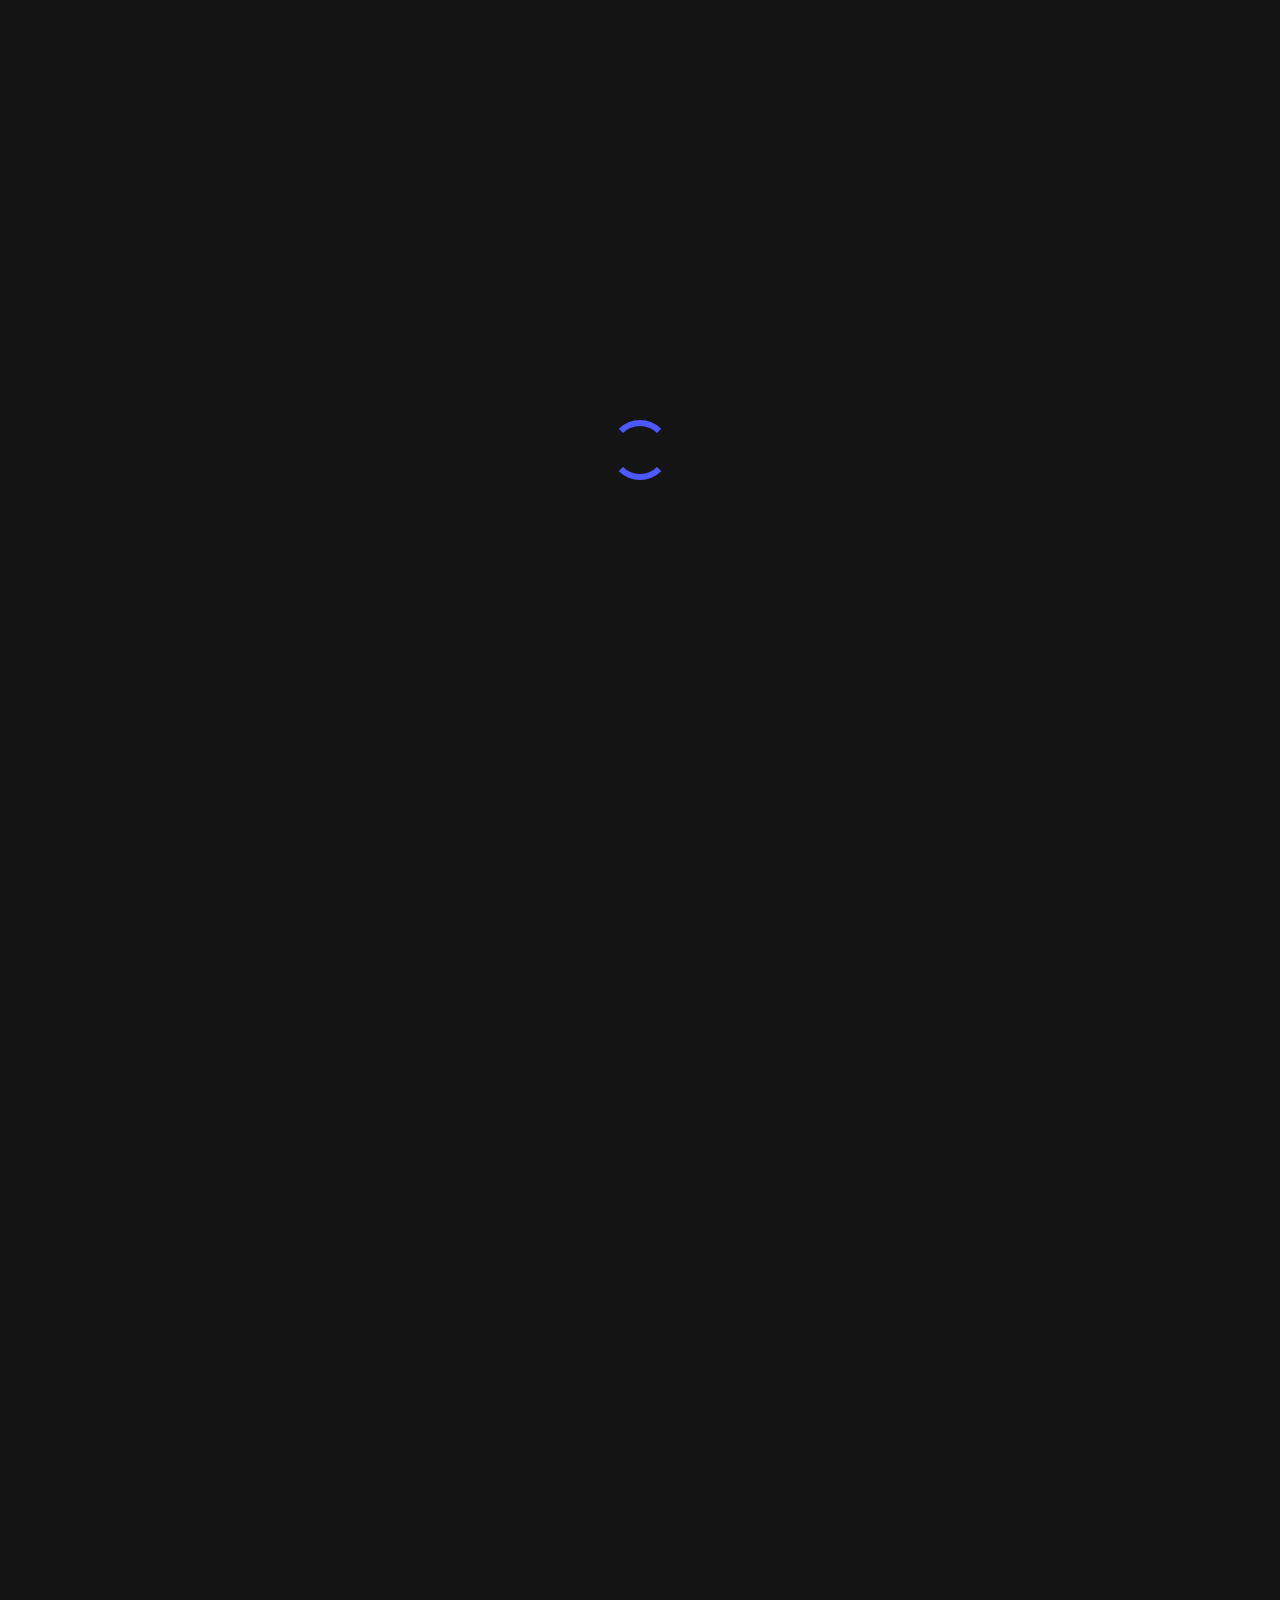
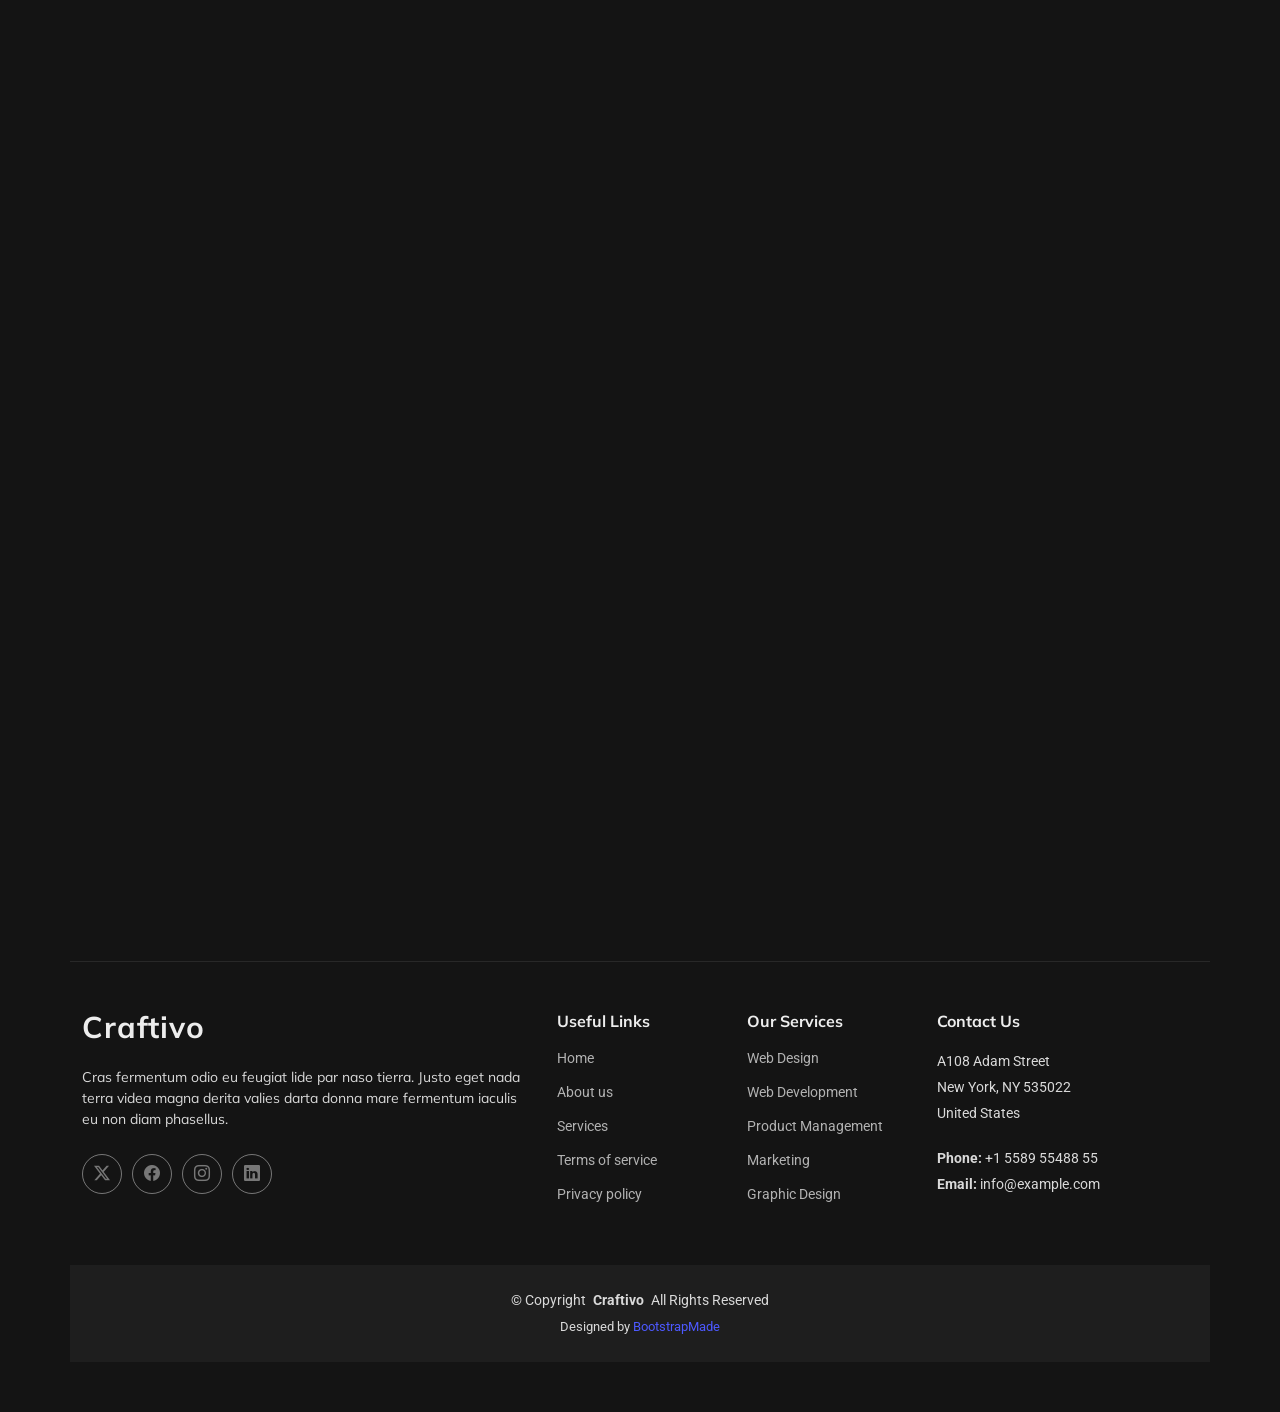
==== portfolio-details.html @ 18658328 "initial comment" ====
<!DOCTYPE html>
<html lang="en">

<head>
  <meta charset="utf-8">
  <meta content="width=device-width, initial-scale=1.0" name="viewport">
  <title>Portfolio Details - Craftivo Bootstrap Template</title>
  <meta name="description" content="">
  <meta name="keywords" content="">

  <!-- Favicons -->
  <link href="assets/img/favicon.png" rel="icon">
  <link href="assets/img/apple-touch-icon.png" rel="apple-touch-icon">

  <!-- Fonts -->
  <link href="https://fonts.googleapis.com" rel="preconnect">
  <link href="https://fonts.gstatic.com" rel="preconnect" crossorigin>
  <link href="https://fonts.googleapis.com/css2?family=Roboto:ital,wght@0,100;0,300;0,400;0,500;0,700;0,900;1,100;1,300;1,400;1,500;1,700;1,900&family=Raleway:ital,wght@0,100;0,200;0,300;0,400;0,500;0,600;0,700;0,800;0,900;1,100;1,200;1,300;1,400;1,500;1,600;1,700;1,800;1,900&family=Mulish:ital,wght@0,200;0,300;0,400;0,500;0,600;0,700;0,800;0,900;1,200;1,300;1,400;1,500;1,600;1,700;1,800;1,900&display=swap" rel="stylesheet">

  <!-- Vendor CSS Files -->
  <link href="assets/vendor/bootstrap/css/bootstrap.min.css" rel="stylesheet">
  <link href="assets/vendor/bootstrap-icons/bootstrap-icons.css" rel="stylesheet">
  <link href="assets/vendor/aos/aos.css" rel="stylesheet">
  <link href="assets/vendor/glightbox/css/glightbox.min.css" rel="stylesheet">
  <link href="assets/vendor/swiper/swiper-bundle.min.css" rel="stylesheet">

  <!-- Main CSS File -->
  <link href="assets/css/main.css" rel="stylesheet">

  <!-- =======================================================
  * Template Name: Craftivo
  * Template URL: https://bootstrapmade.com/craftivo-bootstrap-portfolio-template/
  * Updated: Oct 04 2025 with Bootstrap v5.3.8
  * Author: BootstrapMade.com
  * License: https://bootstrapmade.com/license/
  ======================================================== -->
</head>

<body class="portfolio-details-page">

  <header id="header" class="header d-flex align-items-center sticky-top">
    <div class="container-fluid container-xl position-relative d-flex align-items-center">

      <a href="index.html" class="logo d-flex align-items-center me-auto">
        <!-- Uncomment the line below if you also wish to use an image logo -->
        <!-- <img src="assets/img/logo.webp" alt=""> -->
        <h1 class="sitename">Craftivo</h1>
      </a>

      <nav id="navmenu" class="navmenu">
        <ul>
          <li><a href="#hero">Home</a></li>
          <li><a href="#about">About</a></li>
          <li><a href="#resume">Resume</a></li>
          <li><a href="#services">Services</a></li>
          <li><a href="#portfolio">Portfolio</a></li>
          <li class="dropdown"><a href="#"><span>Dropdown</span> <i class="bi bi-chevron-down toggle-dropdown"></i></a>
            <ul>
              <li><a href="#">Dropdown 1</a></li>
              <li class="dropdown"><a href="#"><span>Deep Dropdown</span> <i class="bi bi-chevron-down toggle-dropdown"></i></a>
                <ul>
                  <li><a href="#">Deep Dropdown 1</a></li>
                  <li><a href="#">Deep Dropdown 2</a></li>
                  <li><a href="#">Deep Dropdown 3</a></li>
                  <li><a href="#">Deep Dropdown 4</a></li>
                  <li><a href="#">Deep Dropdown 5</a></li>
                </ul>
              </li>
              <li><a href="#">Dropdown 2</a></li>
              <li><a href="#">Dropdown 3</a></li>
              <li><a href="#">Dropdown 4</a></li>
            </ul>
          </li>
          <li><a href="#contact">Contact</a></li>
        </ul>
        <i class="mobile-nav-toggle d-xl-none bi bi-list"></i>
      </nav>

      <a class="btn-getstarted" href="#about">Get Started</a>

    </div>
  </header>

  <main class="main">

    <!-- Page Title -->
    <div class="page-title light-background">
      <div class="container">
        <nav class="breadcrumbs">
          <ol>
            <li><a href="index.html">Home</a></li>
            <li class="current">Portfolio Details</li>
          </ol>
        </nav>
        <h1>Portfolio Details</h1>
      </div>
    </div><!-- End Page Title -->

    <!-- Portfolio Details Section -->
    <section id="portfolio-details" class="portfolio-details section">

      <!-- Section Title -->
      <div class="container section-title" data-aos="fade-up">
        <span class="subtitle">Portfolio Details</span>
        <h2>Portfolio Details</h2>
        <p>Necessitatibus eius consequatur ex aliquid fuga eum quidem sint consectetur velit. Sed ut perspiciatis unde omnis iste natus error sit voluptatem accusantium doloremque laudantium totam rem aperiam</p>
      </div><!-- End Section Title -->

      <div class="container" data-aos="fade-up" data-aos-delay="100">

        <div class="row gy-5">

          <div class="col-lg-8">

            <div class="portfolio-details-slider swiper init-swiper">
              <script type="application/json" class="swiper-config">
                {
                  "loop": true,
                  "speed": 600,
                  "autoplay": {
                    "delay": 4000
                  },
                  "slidesPerView": 1,
                  "spaceBetween": 0,
                  "effect": "fade",
                  "pagination": {
                    "el": ".swiper-pagination",
                    "type": "bullets",
                    "clickable": true
                  }
                }
              </script>
              <div class="swiper-wrapper">

                <div class="swiper-slide">
                  <img src="assets/img/portfolio/portfolio-3.webp" alt="Portfolio Image" class="img-fluid">
                </div>

                <div class="swiper-slide">
                  <img src="assets/img/portfolio/portfolio-6.webp" alt="Portfolio Image" class="img-fluid">
                </div>

                <div class="swiper-slide">
                  <img src="assets/img/portfolio/portfolio-9.webp" alt="Portfolio Image" class="img-fluid">
                </div>

                <div class="swiper-slide">
                  <img src="assets/img/portfolio/portfolio-11.webp" alt="Portfolio Image" class="img-fluid">
                </div>

              </div>
              <div class="swiper-pagination"></div>
            </div>

            <div class="portfolio-content" data-aos="fade-up" data-aos-delay="200">
              <h2>Innovative Digital Platform</h2>

              <div class="meta-info">
                <span class="date"><i class="bi bi-calendar"></i> March 15, 2024</span>
                <span class="category"><i class="bi bi-tag"></i> Web Development</span>
                <span class="client"><i class="bi bi-building"></i> TechCorp Solutions</span>
              </div>

              <p>
                Lorem ipsum dolor sit amet, consectetur adipiscing elit, sed do eiusmod tempor incididunt ut labore et dolore magna aliqua. Ut enim ad minim veniam, quis nostrud exercitation ullamco laboris nisi ut aliquip ex ea commodo consequat.
              </p>

              <h3>Project Overview</h3>
              <p>
                Duis aute irure dolor in reprehenderit in voluptate velit esse cillum dolore eu fugiat nulla pariatur. Excepteur sint occaecat cupidatat non proident, sunt in culpa qui officia deserunt mollit anim id est laborum. Sed ut perspiciatis unde omnis iste natus error sit voluptatem accusantium doloremque laudantium.
              </p>

              <div class="highlights-box">
                <h4>Key Highlights</h4>
                <ul>
                  <li><i class="bi bi-check-circle"></i> Responsive design across all devices</li>
                  <li><i class="bi bi-check-circle"></i> Advanced user authentication system</li>
                  <li><i class="bi bi-check-circle"></i> Real-time data synchronization</li>
                  <li><i class="bi bi-check-circle"></i> Optimized performance and loading speed</li>
                  <li><i class="bi bi-check-circle"></i> Comprehensive admin dashboard</li>
                </ul>
              </div>

              <h3>Technical Implementation</h3>
              <p>
                Totam rem aperiam, eaque ipsa quae ab illo inventore veritatis et quasi architecto beatae vitae dicta sunt explicabo. Nemo enim ipsam voluptatem quia voluptas sit aspernatur aut odit aut fugit, sed quia consequuntur magni dolores eos qui ratione voluptatem sequi nesciunt.
              </p>

              <blockquote>
                <i class="bi bi-quote quote-icon"></i>
                <p>
                  Neque porro quisquam est, qui dolorem ipsum quia dolor sit amet, consectetur, adipisci velit, sed quia non numquam eius modi tempora incidunt ut labore et dolore magnam aliquam quaerat voluptatem.
                </p>
                <div class="author">
                  <img src="assets/img/person/person-m-7.webp" alt="Author">
                  <div class="author-info">
                    <h5>Michael Anderson</h5>
                    <span>Project Lead</span>
                  </div>
                </div>
              </blockquote>

              <p>
                At vero eos et accusamus et iusto odio dignissimos ducimus qui blanditiis praesentium voluptatum deleniti atque corrupti quos dolores et quas molestias excepturi sint occaecati cupiditate non provident, similique sunt in culpa qui officia deserunt mollitia animi.
              </p>

            </div>

          </div>

          <div class="col-lg-4">

            <div class="sidebar" data-aos="fade-up" data-aos-delay="200">

              <div class="info-card">
                <h3>Project Details</h3>
                <div class="info-item">
                  <span class="label">Client</span>
                  <span class="value">TechCorp Solutions</span>
                </div>
                <div class="info-item">
                  <span class="label">Category</span>
                  <span class="value">Web Development</span>
                </div>
                <div class="info-item">
                  <span class="label">Date</span>
                  <span class="value">March 15, 2024</span>
                </div>
                <div class="info-item">
                  <span class="label">Duration</span>
                  <span class="value">8 Weeks</span>
                </div>
                <div class="info-item">
                  <span class="label">Technologies</span>
                  <span class="value">React, Node.js, MongoDB</span>
                </div>
                <a href="https://www.example.com" class="btn-primary" target="_blank">
                  <i class="bi bi-box-arrow-up-right"></i> View Live Project
                </a>
              </div>

              <div class="share-card" data-aos="fade-up" data-aos-delay="300">
                <h3>Share This Project</h3>
                <div class="social-links">
                  <a href="#" class="facebook"><i class="bi bi-facebook"></i></a>
                  <a href="#" class="twitter"><i class="bi bi-twitter"></i></a>
                  <a href="#" class="linkedin"><i class="bi bi-linkedin"></i></a>
                  <a href="#" class="pinterest"><i class="bi bi-pinterest"></i></a>
                </div>
              </div>

              <div class="tags-card" data-aos="fade-up" data-aos-delay="400">
                <h3>Tags</h3>
                <div class="tags">
                  <a href="#">Design</a>
                  <a href="#">Development</a>
                  <a href="#">React</a>
                  <a href="#">UX/UI</a>
                  <a href="#">Frontend</a>
                  <a href="#">Backend</a>
                </div>
              </div>

            </div>

          </div>

        </div>

      </div>

    </section><!-- /Portfolio Details Section -->

  </main>

  <footer id="footer" class="footer">

    <div class="container footer-top">
      <div class="row gy-4">
        <div class="col-lg-5 col-md-12 footer-about">
          <a href="index.html" class="logo d-flex align-items-center">
            <span class="sitename">Craftivo</span>
          </a>
          <p>Cras fermentum odio eu feugiat lide par naso tierra. Justo eget nada terra videa magna derita valies darta donna mare fermentum iaculis eu non diam phasellus.</p>
          <div class="social-links d-flex mt-4">
            <a href=""><i class="bi bi-twitter-x"></i></a>
            <a href=""><i class="bi bi-facebook"></i></a>
            <a href=""><i class="bi bi-instagram"></i></a>
            <a href=""><i class="bi bi-linkedin"></i></a>
          </div>
        </div>

        <div class="col-lg-2 col-6 footer-links">
          <h4>Useful Links</h4>
          <ul>
            <li><a href="#">Home</a></li>
            <li><a href="#">About us</a></li>
            <li><a href="#">Services</a></li>
            <li><a href="#">Terms of service</a></li>
            <li><a href="#">Privacy policy</a></li>
          </ul>
        </div>

        <div class="col-lg-2 col-6 footer-links">
          <h4>Our Services</h4>
          <ul>
            <li><a href="#">Web Design</a></li>
            <li><a href="#">Web Development</a></li>
            <li><a href="#">Product Management</a></li>
            <li><a href="#">Marketing</a></li>
            <li><a href="#">Graphic Design</a></li>
          </ul>
        </div>

        <div class="col-lg-3 col-md-12 footer-contact text-center text-md-start">
          <h4>Contact Us</h4>
          <p>A108 Adam Street</p>
          <p>New York, NY 535022</p>
          <p>United States</p>
          <p class="mt-4"><strong>Phone:</strong> <span>+1 5589 55488 55</span></p>
          <p><strong>Email:</strong> <span>info@example.com</span></p>
        </div>

      </div>
    </div>

    <div class="container copyright text-center mt-4">
      <p>© <span>Copyright</span> <strong class="px-1 sitename">Craftivo</strong> <span>All Rights Reserved</span></p>
      <div class="credits">
        <!-- All the links in the footer should remain intact. -->
        <!-- You can delete the links only if you've purchased the pro version. -->
        <!-- Licensing information: https://bootstrapmade.com/license/ -->
        <!-- Purchase the pro version with working PHP/AJAX contact form: [buy-url] -->
        Designed by <a href="https://bootstrapmade.com/">BootstrapMade</a>
      </div>
    </div>

  </footer>

  <!-- Scroll Top -->
  <a href="#" id="scroll-top" class="scroll-top d-flex align-items-center justify-content-center"><i class="bi bi-arrow-up-short"></i></a>

  <!-- Preloader -->
  <div id="preloader"></div>

  <!-- Vendor JS Files -->
  <script src="assets/vendor/bootstrap/js/bootstrap.bundle.min.js"></script>
  <script src="assets/vendor/php-email-form/validate.js"></script>
  <script src="assets/vendor/aos/aos.js"></script>
  <script src="assets/vendor/typed.js/typed.umd.js"></script>
  <script src="assets/vendor/waypoints/noframework.waypoints.js"></script>
  <script src="assets/vendor/glightbox/js/glightbox.min.js"></script>
  <script src="assets/vendor/imagesloaded/imagesloaded.pkgd.min.js"></script>
  <script src="assets/vendor/isotope-layout/isotope.pkgd.min.js"></script>
  <script src="assets/vendor/swiper/swiper-bundle.min.js"></script>

  <!-- Main JS File -->
  <script src="assets/js/main.js"></script>

</body>

</html>
---- assets/css/main.css ----
/**
* Template Name: Craftivo
* Template URL: https://bootstrapmade.com/craftivo-bootstrap-portfolio-template/
* Updated: Oct 04 2025 with Bootstrap v5.3.8
* Author: BootstrapMade.com
* License: https://bootstrapmade.com/license/
*/

@charset "UTF-8";

/*--------------------------------------------------------------
# Font & Color Variables
# Help: https://bootstrapmade.com/color-system/
--------------------------------------------------------------*/
/* Fonts */
:root {
  --default-font: "Roboto",  system-ui, -apple-system, "Segoe UI", Roboto, "Helvetica Neue", Arial, "Noto Sans", "Liberation Sans", sans-serif, "Apple Color Emoji", "Segoe UI Emoji", "Segoe UI Symbol", "Noto Color Emoji";
  --heading-font: "Mulish",  sans-serif;
  --nav-font: "Raleway",  sans-serif;
}

/* Global Colors - The following color variables are used throughout the website. Updating them here will change the color scheme of the entire website */
:root { 
  --background-color: #141414; /* Background color for the entire website, including individual sections */
  --default-color: #d9d9d9; /* Default color used for the majority of the text content across the entire website */
  --heading-color: #ededed; /* Color for headings, subheadings and title throughout the website */
  --accent-color: #4d59ff; /* Accent color that represents your brand on the website. It's used for buttons, links, and other elements that need to stand out */
  --surface-color: #1c1c1c; /* The surface color is used as a background of boxed elements within sections, such as cards, icon boxes, or other elements that require a visual separation from the global background. */
  --contrast-color: #ffffff; /* Contrast color for text, ensuring readability against backgrounds of accent, heading, or default colors. */
}

/* Nav Menu Colors - The following color variables are used specifically for the navigation menu. They are separate from the global colors to allow for more customization options */
:root {
  --nav-color: #d9d9d9;  /* The default color of the main navmenu links */
  --nav-hover-color: #504dff; /* Applied to main navmenu links when they are hovered over or active */
  --nav-mobile-background-color: #2e2e2e; /* Used as the background color for mobile navigation menu */
  --nav-dropdown-background-color: #2e2e2e; /* Used as the background color for dropdown items that appear when hovering over primary navigation items */
  --nav-dropdown-color: #d9d9d9; /* Used for navigation links of the dropdown items in the navigation menu. */
  --nav-dropdown-hover-color: #4dbeff; /* Similar to --nav-hover-color, this color is applied to dropdown navigation links when they are hovered over. */
}

/* Color Presets - These classes override global colors when applied to any section or element, providing reuse of the sam color scheme. */

.light-background {
  --background-color: rgba(41, 41, 41, 0.8);
  --surface-color: #484848;
}

.dark-background {
  --background-color: #060606;
  --default-color: #ffffff;
  --heading-color: #ffffff;
  --surface-color: #252525;
  --contrast-color: #ffffff;
}

/* Smooth scroll */
:root {
  scroll-behavior: smooth;
}

/*--------------------------------------------------------------
# General Styling & Shared Classes
--------------------------------------------------------------*/
body {
  color: var(--default-color);
  background-color: var(--background-color);
  font-family: var(--default-font);
}

a {
  color: var(--accent-color);
  text-decoration: none;
  transition: 0.3s;
}

a:hover {
  color: color-mix(in srgb, var(--accent-color), transparent 25%);
  text-decoration: none;
}

h1,
h2,
h3,
h4,
h5,
h6 {
  color: var(--heading-color);
  font-family: var(--heading-font);
}

/* PHP Email Form Messages
------------------------------*/
.php-email-form .error-message {
  display: none;
  background: #df1529;
  color: #ffffff;
  text-align: left;
  padding: 15px;
  margin-bottom: 24px;
  font-weight: 600;
}

.php-email-form .sent-message {
  display: none;
  color: #ffffff;
  background: #059652;
  text-align: center;
  padding: 15px;
  margin-bottom: 24px;
  font-weight: 600;
}

.php-email-form .loading {
  display: none;
  background: var(--surface-color);
  text-align: center;
  padding: 15px;
  margin-bottom: 24px;
}

.php-email-form .loading:before {
  content: "";
  display: inline-block;
  border-radius: 50%;
  width: 24px;
  height: 24px;
  margin: 0 10px -6px 0;
  border: 3px solid var(--accent-color);
  border-top-color: var(--surface-color);
  animation: php-email-form-loading 1s linear infinite;
}

@keyframes php-email-form-loading {
  0% {
    transform: rotate(0deg);
  }

  100% {
    transform: rotate(360deg);
  }
}

/*--------------------------------------------------------------
# Global Header
--------------------------------------------------------------*/
.header {
  --heading-color: #ffffff;
  color: var(--default-color);
  background-color: var(--background-color);
  padding: 15px 0;
  transition: all 0.5s;
  z-index: 997;
}

.header .logo {
  line-height: 1;
}

.header .logo img {
  max-height: 36px;
  margin-right: 8px;
}

.header .logo h1 {
  font-size: 30px;
  margin: 0;
  font-weight: 400;
  color: var(--heading-color);
}

.header .btn-getstarted,
.header .btn-getstarted:focus {
  color: var(--contrast-color);
  background: var(--accent-color);
  font-size: 14px;
  padding: 8px 25px;
  margin: 0 0 0 30px;
  border-radius: 50px;
  transition: 0.3s;
}

.header .btn-getstarted:hover,
.header .btn-getstarted:focus:hover {
  color: var(--contrast-color);
  background: color-mix(in srgb, var(--accent-color), transparent 15%);
}

@media (max-width: 1200px) {
  .header .logo {
    order: 1;
  }

  .header .btn-getstarted {
    order: 2;
    margin: 0 15px 0 0;
    padding: 6px 15px;
  }

  .header .navmenu {
    order: 3;
  }
}

.scrolled .header {
  box-shadow: 0px 0 18px rgba(0, 0, 0, 0.1);
}

/* Global Header on Scroll
------------------------------*/
.scrolled .header {
  --background-color: rgba(20, 20, 20, 0.8);
}

/* Index Page Header
------------------------------*/
.index-page .header {
  --background-color: rgba(255, 255, 255, 0);
}

/* Index Page Header on Scroll
------------------------------*/
.index-page.scrolled .header {
  --background-color: rgba(20, 20, 20, 0.8);
}

/*--------------------------------------------------------------
# Navigation Menu
--------------------------------------------------------------*/
/* Navmenu - Desktop */
@media (min-width: 1200px) {
  .navmenu {
    padding: 0;
  }

  .navmenu ul {
    margin: 0;
    padding: 0;
    display: flex;
    list-style: none;
    align-items: center;
  }

  .navmenu li {
    position: relative;
  }

  .navmenu a,
  .navmenu a:focus {
    color: var(--nav-color);
    padding: 18px 15px;
    font-size: 16px;
    font-family: var(--nav-font);
    font-weight: 600;
    display: flex;
    align-items: center;
    justify-content: space-between;
    white-space: nowrap;
    transition: 0.3s;
  }

  .navmenu a i,
  .navmenu a:focus i {
    font-size: 12px;
    line-height: 0;
    margin-left: 5px;
    transition: 0.3s;
  }

  .navmenu li:last-child a {
    padding-right: 0;
  }

  .navmenu li:hover>a,
  .navmenu .active,
  .navmenu .active:focus {
    color: var(--nav-hover-color);
  }

  .navmenu .dropdown ul {
    margin: 0;
    padding: 10px 0;
    background: var(--nav-dropdown-background-color);
    display: block;
    position: absolute;
    visibility: hidden;
    left: 14px;
    top: 130%;
    opacity: 0;
    transition: 0.3s;
    border-radius: 4px;
    z-index: 99;
    box-shadow: 0px 0px 30px rgba(0, 0, 0, 0.1);
  }

  .navmenu .dropdown ul li {
    min-width: 200px;
  }

  .navmenu .dropdown ul a {
    padding: 10px 20px;
    font-size: 15px;
    text-transform: none;
    color: var(--nav-dropdown-color);
  }

  .navmenu .dropdown ul a i {
    font-size: 12px;
  }

  .navmenu .dropdown ul a:hover,
  .navmenu .dropdown ul .active:hover,
  .navmenu .dropdown ul li:hover>a {
    color: var(--nav-dropdown-hover-color);
  }

  .navmenu .dropdown:hover>ul {
    opacity: 1;
    top: 100%;
    visibility: visible;
  }

  .navmenu .dropdown .dropdown ul {
    top: 0;
    left: -90%;
    visibility: hidden;
  }

  .navmenu .dropdown .dropdown:hover>ul {
    opacity: 1;
    top: 0;
    left: -100%;
    visibility: visible;
  }
}

/* Navmenu - Mobile */
@media (max-width: 1199px) {
  .mobile-nav-toggle {
    color: var(--nav-color);
    font-size: 28px;
    line-height: 0;
    margin-right: 10px;
    cursor: pointer;
    transition: color 0.3s;
  }

  .navmenu {
    padding: 0;
    z-index: 9997;
  }

  .navmenu ul {
    display: none;
    list-style: none;
    position: absolute;
    inset: 60px 20px 20px 20px;
    padding: 10px 0;
    margin: 0;
    border-radius: 6px;
    background-color: var(--nav-mobile-background-color);
    overflow-y: auto;
    transition: 0.3s;
    z-index: 9998;
    box-shadow: 0px 0px 30px rgba(0, 0, 0, 0.1);
  }

  .navmenu a,
  .navmenu a:focus {
    color: var(--nav-dropdown-color);
    padding: 10px 20px;
    font-family: var(--nav-font);
    font-size: 17px;
    font-weight: 500;
    display: flex;
    align-items: center;
    justify-content: space-between;
    white-space: nowrap;
    transition: 0.3s;
  }

  .navmenu a i,
  .navmenu a:focus i {
    font-size: 12px;
    line-height: 0;
    margin-left: 5px;
    width: 30px;
    height: 30px;
    display: flex;
    align-items: center;
    justify-content: center;
    border-radius: 50%;
    transition: 0.3s;
    background-color: color-mix(in srgb, var(--accent-color), transparent 90%);
  }

  .navmenu a i:hover,
  .navmenu a:focus i:hover {
    background-color: var(--accent-color);
    color: var(--contrast-color);
  }

  .navmenu a:hover,
  .navmenu .active,
  .navmenu .active:focus {
    color: var(--nav-dropdown-hover-color);
  }

  .navmenu .active i,
  .navmenu .active:focus i {
    background-color: var(--accent-color);
    color: var(--contrast-color);
    transform: rotate(180deg);
  }

  .navmenu .dropdown ul {
    position: static;
    display: none;
    z-index: 99;
    padding: 10px 0;
    margin: 10px 20px;
    background-color: var(--nav-dropdown-background-color);
    border: 1px solid color-mix(in srgb, var(--default-color), transparent 90%);
    box-shadow: none;
    transition: all 0.5s ease-in-out;
  }

  .navmenu .dropdown ul ul {
    background-color: rgba(33, 37, 41, 0.1);
  }

  .navmenu .dropdown>.dropdown-active {
    display: block;
    background-color: rgba(33, 37, 41, 0.03);
  }

  .mobile-nav-active {
    overflow: hidden;
  }

  .mobile-nav-active .mobile-nav-toggle {
    color: #fff;
    position: absolute;
    font-size: 32px;
    top: 15px;
    right: 15px;
    margin-right: 0;
    z-index: 9999;
  }

  .mobile-nav-active .navmenu {
    position: fixed;
    overflow: hidden;
    inset: 0;
    background: rgba(33, 37, 41, 0.8);
    transition: 0.3s;
  }

  .mobile-nav-active .navmenu>ul {
    display: block;
  }
}

/*--------------------------------------------------------------
# Global Footer
--------------------------------------------------------------*/
.footer {
  color: var(--default-color);
  background-color: var(--background-color);
  font-size: 14px;
  padding-bottom: 50px;
  position: relative;
}

.footer .footer-top {
  padding-top: 50px;
  border-top: 1px solid color-mix(in srgb, var(--default-color), transparent 90%);
}

.footer .footer-about .logo {
  line-height: 1;
  margin-bottom: 25px;
}

.footer .footer-about .logo img {
  max-height: 40px;
  margin-right: 6px;
}

.footer .footer-about .logo span {
  color: var(--heading-color);
  font-size: 30px;
  font-weight: 700;
  letter-spacing: 1px;
  font-family: var(--heading-font);
}

.footer .footer-about p {
  font-size: 14px;
  font-family: var(--heading-font);
}

.footer .social-links a {
  display: flex;
  align-items: center;
  justify-content: center;
  width: 40px;
  height: 40px;
  border-radius: 50%;
  border: 1px solid color-mix(in srgb, var(--default-color), transparent 50%);
  font-size: 16px;
  color: color-mix(in srgb, var(--default-color), transparent 50%);
  margin-right: 10px;
  transition: 0.3s;
}

.footer .social-links a:hover {
  color: var(--accent-color);
  border-color: var(--accent-color);
}

.footer h4 {
  font-size: 16px;
  font-weight: bold;
  position: relative;
  padding-bottom: 12px;
}

.footer .footer-links {
  margin-bottom: 30px;
}

.footer .footer-links ul {
  list-style: none;
  padding: 0;
  margin: 0;
}

.footer .footer-links ul i {
  padding-right: 2px;
  font-size: 12px;
  line-height: 0;
}

.footer .footer-links ul li {
  padding: 10px 0;
  display: flex;
  align-items: center;
}

.footer .footer-links ul li:first-child {
  padding-top: 0;
}

.footer .footer-links ul a {
  color: color-mix(in srgb, var(--default-color), transparent 20%);
  display: inline-block;
  line-height: 1;
}

.footer .footer-links ul a:hover {
  color: var(--accent-color);
}

.footer .footer-contact p {
  margin-bottom: 5px;
}

.footer .copyright {
  padding-top: 25px;
  padding-bottom: 25px;
  background-color: color-mix(in srgb, var(--default-color), transparent 95%);
}

.footer .copyright p {
  margin-bottom: 0;
}

.footer .credits {
  margin-top: 6px;
  font-size: 13px;
}

/*--------------------------------------------------------------
# Preloader
--------------------------------------------------------------*/
#preloader {
  position: fixed;
  inset: 0;
  z-index: 999999;
  overflow: hidden;
  background: var(--background-color);
  transition: all 0.6s ease-out;
}

#preloader:before {
  content: "";
  position: fixed;
  top: calc(50% - 30px);
  left: calc(50% - 30px);
  border: 6px solid #ffffff;
  border-color: var(--accent-color) transparent var(--accent-color) transparent;
  border-radius: 50%;
  width: 60px;
  height: 60px;
  animation: animate-preloader 1.5s linear infinite;
}

@keyframes animate-preloader {
  0% {
    transform: rotate(0deg);
  }

  100% {
    transform: rotate(360deg);
  }
}

/*--------------------------------------------------------------
# Scroll Top Button
--------------------------------------------------------------*/
.scroll-top {
  position: fixed;
  visibility: hidden;
  opacity: 0;
  right: 15px;
  bottom: 15px;
  z-index: 99999;
  background-color: var(--accent-color);
  width: 40px;
  height: 40px;
  border-radius: 4px;
  transition: all 0.4s;
}

.scroll-top i {
  font-size: 24px;
  color: var(--contrast-color);
  line-height: 0;
}

.scroll-top:hover {
  background-color: color-mix(in srgb, var(--accent-color), transparent 20%);
  color: var(--contrast-color);
}

.scroll-top.active {
  visibility: visible;
  opacity: 1;
}

/*--------------------------------------------------------------
# Disable aos animation delay on mobile devices
--------------------------------------------------------------*/
@media screen and (max-width: 768px) {
  [data-aos-delay] {
    transition-delay: 0 !important;
  }
}

/*--------------------------------------------------------------
# Global Page Titles & Breadcrumbs
--------------------------------------------------------------*/
.page-title {
  color: var(--default-color);
  background-color: var(--background-color);
  padding: 20px 0;
  position: relative;
}

.page-title h1 {
  font-size: 28px;
  font-weight: 700;
  margin: 0;
}

.page-title .breadcrumbs ol {
  display: flex;
  flex-wrap: wrap;
  list-style: none;
  padding: 0 0 10px 0;
  margin: 0;
  font-size: 14px;
  font-weight: 400;
}

.page-title .breadcrumbs ol li+li {
  padding-left: 10px;
}

.page-title .breadcrumbs ol li+li::before {
  content: "/";
  display: inline-block;
  padding-right: 10px;
  color: color-mix(in srgb, var(--default-color), transparent 70%);
}

/*--------------------------------------------------------------
# Global Sections
--------------------------------------------------------------*/
section,
.section {
  color: var(--default-color);
  background-color: var(--background-color);
  padding: 60px 0;
  scroll-margin-top: 90px;
  overflow: clip;
}

@media (max-width: 1199px) {

  section,
  .section {
    scroll-margin-top: 66px;
  }
}

/*--------------------------------------------------------------
# Global Section Titles
--------------------------------------------------------------*/
.section-title {
  text-align: center;
  padding-bottom: 60px;
  position: relative;
}

.section-title h2 {
  font-size: 3.5rem;
  font-weight: 300;
  line-height: 1.2;
  color: var(--heading-color);
  margin-bottom: 1.5rem;
  letter-spacing: -1px;
}

@media (max-width: 768px) {
  .section-title h2 {
    font-size: 2.5rem;
  }
}

.section-title .subtitle {
  display: inline-block;
  font-size: 0.875rem;
  font-weight: 400;
  color: var(--accent-color);
  text-transform: uppercase;
  letter-spacing: 2px;
  margin-bottom: 1.5rem;
  position: relative;
}

.section-title .subtitle::after {
  content: "";
  position: absolute;
  bottom: -8px;
  left: 50%;
  transform: translateX(-50%);
  width: 40px;
  height: 1px;
  background: var(--accent-color);
}

.section-title p {
  font-size: 1.125rem;
  line-height: 1.8;
  color: color-mix(in srgb, var(--default-color), transparent 25%);
  max-width: 900px;
  margin: 0 auto;
  text-wrap: balance;
}

/*--------------------------------------------------------------
# Hero Section
--------------------------------------------------------------*/
.hero {
  padding-top: 80px;
  min-height: 100vh;
  position: relative;
  display: flex;
  align-items: center;
  justify-content: center;
  overflow: hidden;
  padding-bottom: 80px;
}

.hero img {
  position: absolute;
  inset: 0;
  display: block;
  width: 100%;
  height: 100%;
  object-fit: cover;
  z-index: 1;
}

.hero:before {
  content: "";
  background: color-mix(in srgb, var(--background-color), transparent 30%);
  position: absolute;
  inset: 0;
  z-index: 2;
  border-radius: 0;
  background-color: rgba(14, 16, 20, 0.185); /* 0.3 = 30% opacity */

}

.hero .container {
  position: relative;
  z-index: 3;
}

.hero h2 {
  margin: 0;
  font-size: 48px;
  font-weight: 700;
}

.hero p {
  margin: 10px 0 0 0;
  font-size: 24px;
  color: color-mix(in srgb, var(--default-color), transparent 20%);
}

.hero p span {
  color: var(--accent-color);
  letter-spacing: 1px;
  border-bottom: 2px solid var(--accent-color);
}

.hero .social-links {
  margin-top: 30px;
  display: flex;
  justify-content: center;
  gap: 15px;
}

.hero .social-links a {
  display: flex;
  align-items: center;
  justify-content: center;
  width: 50px;
  height: 50px;
  border-radius: 50%;
  background: color-mix(in srgb, var(--default-color), transparent 92%);
  color: var(--default-color);
  font-size: 20px;
  transition: 0.3s;
}

.hero .social-links a:hover {
  background: var(--accent-color);
  color: var(--contrast-color);
  transform: translateY(-3px);
}

@media (max-width: 768px) {
  .hero h2 {
    font-size: 32px;
  }

  .hero p {
    font-size: 20px;
  }
}

/*--------------------------------------------------------------
# About Section
--------------------------------------------------------------*/
.about {
  overflow: hidden;
  position: relative;
}

.about::before {
  content: "";
  position: absolute;
  top: -50%;
  right: -20%;
  width: 800px;
  height: 800px;
  background: radial-gradient(circle, color-mix(in srgb, var(--accent-color), transparent 85%) 0%, transparent 70%);
  border-radius: 50%;
  z-index: 0;
  pointer-events: none;
}

.about .container {
  position: relative;
  z-index: 1;
}

.about .profile-card {
  background: var(--surface-color);
  border-radius: 24px;
  padding: 40px;
  box-shadow: 0 8px 30px rgba(0, 0, 0, 0.08);
  position: sticky;
  top: 100px;
}

.about .profile-card .profile-header {
  text-align: center;
  padding-bottom: 30px;
  border-bottom: 1px solid color-mix(in srgb, var(--default-color), transparent 90%);
}

.about .profile-card .profile-header .profile-avatar {
  width: 140px;
  height: 140px;
  margin: 0 auto 24px;
  position: relative;
  border-radius: 50%;
  padding: 6px;
  background: linear-gradient(135deg, var(--accent-color), color-mix(in srgb, var(--accent-color), #ff6b9d 50%));
}

.about .profile-card .profile-header .profile-avatar img {
  width: 100%;
  height: 100%;
  object-fit: cover;
  border-radius: 50%;
  border: 4px solid var(--surface-color);
}

.about .profile-card .profile-header .profile-avatar .status-indicator {
  position: absolute;
  bottom: 8px;
  right: 8px;
  width: 24px;
  height: 24px;
  background: #10b981;
  border: 4px solid var(--surface-color);
  border-radius: 50%;
  animation: pulse 2s infinite;
}

.about .profile-card .profile-header h3 {
  font-size: 24px;
  font-weight: 700;
  margin-bottom: 8px;
  color: var(--heading-color);
}

.about .profile-card .profile-header .role {
  display: inline-block;
  font-size: 15px;
  color: var(--accent-color);
  font-weight: 500;
  margin-bottom: 16px;
}

.about .profile-card .profile-header .rating {
  display: flex;
  align-items: center;
  justify-content: center;
  gap: 4px;
  margin-top: 12px;
}

.about .profile-card .profile-header .rating i {
  color: #fbbf24;
  font-size: 16px;
}

.about .profile-card .profile-header .rating span {
  margin-left: 8px;
  font-weight: 600;
  color: var(--default-color);
  font-size: 15px;
}

.about .profile-card .profile-stats {
  display: grid;
  grid-template-columns: repeat(3, 1fr);
  gap: 10px;
  padding: 20px 0;
  border-bottom: 1px solid color-mix(in srgb, var(--default-color), transparent 90%);
}

.about .profile-card .profile-stats .stat-item {
  text-align: center;
}

.about .profile-card .profile-stats .stat-item h4 {
  font-size: 28px;
  font-weight: 700;
  color: var(--accent-color);
  margin-bottom: 6px;
}

.about .profile-card .profile-stats .stat-item p {
  font-size: 13px;
  color: color-mix(in srgb, var(--default-color), transparent 30%);
  text-transform: uppercase;
  letter-spacing: 0.5px;
  margin: 0;
}

.about .profile-card .profile-actions {
  display: flex;
  flex-direction: column;
  gap: 12px;
  padding: 30px 0;
  border-bottom: 1px solid color-mix(in srgb, var(--default-color), transparent 90%);
}

.about .profile-card .profile-actions a {
  display: flex;
  align-items: center;
  justify-content: center;
  gap: 10px;
  padding: 14px 24px;
  border-radius: 12px;
  font-weight: 600;
  font-size: 15px;
  text-decoration: none;
  transition: all 0.3s ease;
}

.about .profile-card .profile-actions a.btn-primary {
  background: var(--accent-color);
  color: var(--contrast-color);
}

.about .profile-card .profile-actions a.btn-primary:hover {
  background: color-mix(in srgb, var(--accent-color), #000 15%);
  transform: translateY(-2px);
  box-shadow: 0 6px 20px rgba(0, 0, 0, 0.15);
}

.about .profile-card .profile-actions a.btn-secondary {
  background: color-mix(in srgb, var(--accent-color), transparent 90%);
  color: var(--accent-color);
}

.about .profile-card .profile-actions a.btn-secondary:hover {
  background: color-mix(in srgb, var(--accent-color), transparent 85%);
}

.about .profile-card .profile-actions a i {
  font-size: 18px;
}

.about .profile-card .social-connect {
  display: flex;
  justify-content: center;
  gap: 12px;
  padding-top: 30px;
}

.about .profile-card .social-connect a {
  width: 44px;
  height: 44px;
  display: flex;
  align-items: center;
  justify-content: center;
  background: color-mix(in srgb, var(--default-color), transparent 94%);
  border-radius: 12px;
  color: var(--default-color);
  font-size: 18px;
  transition: all 0.3s ease;
}

.about .profile-card .social-connect a:hover {
  background: var(--accent-color);
  color: var(--contrast-color);
  transform: translateY(-3px);
}

.about .content-wrapper .bio-section {
  margin-bottom: 50px;
}

.about .content-wrapper .bio-section .section-tag {
  display: inline-block;
  padding: 6px 16px;
  background: color-mix(in srgb, var(--accent-color), transparent 90%);
  color: var(--accent-color);
  border-radius: 20px;
  font-size: 13px;
  font-weight: 600;
  text-transform: uppercase;
  letter-spacing: 0.5px;
  margin-bottom: 16px;
}

.about .content-wrapper .bio-section h2 {
  font-size: 36px;
  font-weight: 700;
  color: var(--heading-color);
  margin-bottom: 24px;
  line-height: 1.2;
}

.about .content-wrapper .bio-section p {
  font-size: 16px;
  line-height: 1.8;
  color: var(--default-color);
  margin-bottom: 16px;
}

.about .content-wrapper .bio-section p:last-child {
  margin-bottom: 0;
}

.about .content-wrapper .details-grid {
  display: grid;
  grid-template-columns: repeat(2, 1fr);
  gap: 24px;
  margin-bottom: 50px;
}

.about .content-wrapper .details-grid .detail-item {
  display: flex;
  align-items: center;
  gap: 16px;
  padding: 24px;
  background: var(--surface-color);
  border-radius: 16px;
  border: 1px solid color-mix(in srgb, var(--default-color), transparent 92%);
  transition: all 0.3s ease;
}

.about .content-wrapper .details-grid .detail-item:hover {
  border-color: var(--accent-color);
  transform: translateY(-3px);
  box-shadow: 0 8px 24px rgba(0, 0, 0, 0.08);
}

.about .content-wrapper .details-grid .detail-item i {
  font-size: 28px;
  color: var(--accent-color);
  flex-shrink: 0;
}

.about .content-wrapper .details-grid .detail-item .detail-content span {
  display: block;
  font-size: 13px;
  color: color-mix(in srgb, var(--default-color), transparent 40%);
  text-transform: uppercase;
  letter-spacing: 0.5px;
  margin-bottom: 4px;
}

.about .content-wrapper .details-grid .detail-item .detail-content strong {
  display: block;
  font-size: 16px;
  color: var(--heading-color);
  font-weight: 600;
}

.about .content-wrapper .skills-showcase .section-tag {
  display: inline-block;
  padding: 6px 16px;
  background: color-mix(in srgb, var(--accent-color), transparent 90%);
  color: var(--accent-color);
  border-radius: 20px;
  font-size: 13px;
  font-weight: 600;
  text-transform: uppercase;
  letter-spacing: 0.5px;
  margin-bottom: 16px;
}

.about .content-wrapper .skills-showcase h3 {
  font-size: 28px;
  font-weight: 700;
  color: var(--heading-color);
  margin-bottom: 32px;
}

.about .content-wrapper .skills-showcase .skills-list .skill-item {
  margin-bottom: 28px;
}

.about .content-wrapper .skills-showcase .skills-list .skill-item .skill-info {
  display: flex;
  justify-content: space-between;
  align-items: center;
  margin-bottom: 10px;
}

.about .content-wrapper .skills-showcase .skills-list .skill-item .skill-info .skill-name {
  font-size: 15px;
  font-weight: 600;
  color: var(--heading-color);
}

.about .content-wrapper .skills-showcase .skills-list .skill-item .skill-info .skill-percent {
  font-size: 15px;
  font-weight: 700;
  color: var(--accent-color);
}

.about .content-wrapper .skills-showcase .skills-list .skill-item .progress {
  height: 10px;
  border-radius: 10px;
  background: color-mix(in srgb, var(--default-color), transparent 94%);
  overflow: hidden;
}

.about .content-wrapper .skills-showcase .skills-list .skill-item .progress .progress-bar {
  width: 0;
  height: 100%;
  background: linear-gradient(90deg, var(--accent-color), color-mix(in srgb, var(--accent-color), #ff6b9d 50%));
  border-radius: 10px;
  transition: width 1.5s cubic-bezier(0.65, 0, 0.35, 1);
  position: relative;
}

.about .content-wrapper .skills-showcase .skills-list .skill-item .progress .progress-bar::after {
  content: "";
  position: absolute;
  top: 0;
  left: 0;
  right: 0;
  bottom: 0;
  background: linear-gradient(90deg, transparent, rgba(255, 255, 255, 0.4), transparent);
  animation: shimmer 2s infinite;
}

@keyframes pulse {

  0%,
  100% {
    opacity: 1;
  }

  50% {
    opacity: 0.6;
  }
}

@keyframes shimmer {
  0% {
    transform: translateX(-100%);
  }

  100% {
    transform: translateX(100%);
  }
}

@media (max-width: 992px) {
  .about .profile-card {
    position: static;
    margin-bottom: 40px;
  }

  .about .content-wrapper .bio-section h2 {
    font-size: 30px;
  }

  .about .content-wrapper .details-grid {
    grid-template-columns: 1fr;
  }

  .about .content-wrapper .skills-showcase h3 {
    font-size: 24px;
  }
}

@media (max-width: 576px) {
  .about .profile-card {
    padding: 30px 20px;
  }

  .about .profile-card .profile-header .profile-avatar {
    width: 120px;
    height: 120px;
  }

  .about .profile-card .profile-stats {
    grid-template-columns: repeat(3, 1fr);
    gap: 16px;
  }

  .about .profile-card .profile-stats .stat-item h4 {
    font-size: 24px;
  }

  .about .content-wrapper .bio-section h2 {
    font-size: 26px;
  }

  .about .content-wrapper .details-grid .detail-item {
    padding: 18px;
  }

  .about .content-wrapper .details-grid .detail-item i {
    font-size: 24px;
  }
}

/*--------------------------------------------------------------
# Resume Section
--------------------------------------------------------------*/
.resume .section-header {
  margin-bottom: 2.5rem;
}

.resume .section-header .header-content .section-badge {
  display: inline-block;
  background: linear-gradient(135deg, var(--accent-color), color-mix(in srgb, var(--accent-color), #6c5ce7 20%));
  color: var(--contrast-color);
  padding: 0.5rem 1.2rem;
  border-radius: 25px;
  font-size: 0.85rem;
  font-weight: 600;
  text-transform: uppercase;
  letter-spacing: 0.1em;
  margin-bottom: 1rem;
}

.resume .section-header .header-content h2 {
  font-size: 2.2rem;
  font-weight: 700;
  color: var(--heading-color);
  margin-bottom: 1rem;
  line-height: 1.2;
  letter-spacing: -0.02em;
}

.resume .section-header .header-content p {
  font-size: 1rem;
  line-height: 1.7;
  color: color-mix(in srgb, var(--default-color), transparent 35%);
  margin: 0;
}

.resume .experience-section .experience-cards {
  display: flex;
  flex-direction: column;
  gap: 1.5rem;
}

.resume .experience-section .experience-cards .exp-card {
  background: var(--surface-color);
  border-radius: 16px;
  padding: 2rem;
  border: 2px solid color-mix(in srgb, var(--default-color), transparent 95%);
  transition: all 0.3s ease;
  position: relative;
  overflow: hidden;
}

.resume .experience-section .experience-cards .exp-card::before {
  content: "";
  position: absolute;
  top: 0;
  left: 0;
  right: 0;
  height: 4px;
  background: linear-gradient(90deg, transparent, var(--accent-color), transparent);
  transform: translateX(-100%);
  transition: transform 0.3s ease;
}

.resume .experience-section .experience-cards .exp-card:hover {
  transform: translateY(-5px);
  border-color: color-mix(in srgb, var(--accent-color), transparent 80%);
  box-shadow: 0 15px 45px color-mix(in srgb, var(--default-color), transparent 85%);
}

.resume .experience-section .experience-cards .exp-card:hover::before {
  transform: translateX(0);
}

.resume .experience-section .experience-cards .exp-card.featured {
  border-color: color-mix(in srgb, var(--accent-color), transparent 70%);
  background: linear-gradient(135deg, var(--surface-color), color-mix(in srgb, var(--accent-color), transparent 95%));
}

.resume .experience-section .experience-cards .exp-card.featured::before {
  background: linear-gradient(90deg, var(--accent-color), color-mix(in srgb, var(--accent-color), #6c5ce7 20%), var(--accent-color));
}

.resume .experience-section .experience-cards .exp-card .card-header {
  display: flex;
  justify-content: space-between;
  align-items: center;
  margin-bottom: 1.5rem;
}

.resume .experience-section .experience-cards .exp-card .card-header .company-logo {
  width: 50px;
  height: 50px;
  background: linear-gradient(135deg, var(--accent-color), color-mix(in srgb, var(--accent-color), #6c5ce7 20%));
  border-radius: 12px;
  display: flex;
  align-items: center;
  justify-content: center;
}

.resume .experience-section .experience-cards .exp-card .card-header .company-logo i {
  font-size: 1.3rem;
  color: var(--contrast-color);
}

.resume .experience-section .experience-cards .exp-card .card-header .period-badge {
  background: color-mix(in srgb, var(--accent-color), transparent 85%);
  color: var(--accent-color);
  padding: 0.4rem 1rem;
  border-radius: 20px;
  font-size: 0.8rem;
  font-weight: 600;
  text-transform: uppercase;
  letter-spacing: 0.05em;
}

.resume .experience-section .experience-cards .exp-card .card-body h3 {
  font-size: 1.4rem;
  font-weight: 600;
  color: var(--heading-color);
  margin-bottom: 0.5rem;
  letter-spacing: -0.01em;
}

.resume .experience-section .experience-cards .exp-card .card-body .company-name {
  font-size: 1rem;
  color: color-mix(in srgb, var(--default-color), transparent 25%);
  font-weight: 500;
  margin-bottom: 0.3rem;
}

.resume .experience-section .experience-cards .exp-card .card-body .duration {
  display: inline-block;
  font-size: 0.9rem;
  color: var(--accent-color);
  font-weight: 600;
  background: color-mix(in srgb, var(--accent-color), transparent 90%);
  padding: 0.2rem 0.8rem;
  border-radius: 12px;
  margin-bottom: 1rem;
}

.resume .experience-section .experience-cards .exp-card .card-body .description {
  font-size: 0.95rem;
  line-height: 1.6;
  color: color-mix(in srgb, var(--default-color), transparent 35%);
  margin-bottom: 1.5rem;
}

.resume .experience-section .experience-cards .exp-card .card-body .skills-tags {
  display: flex;
  flex-wrap: wrap;
  gap: 0.5rem;
}

.resume .experience-section .experience-cards .exp-card .card-body .skills-tags .skill-tag {
  background: color-mix(in srgb, var(--accent-color), transparent 92%);
  color: var(--accent-color);
  padding: 0.3rem 0.8rem;
  border-radius: 15px;
  font-size: 0.8rem;
  font-weight: 500;
  border: 1px solid color-mix(in srgb, var(--accent-color), transparent 85%);
}

.resume .education-section .education-timeline .timeline-track {
  position: relative;
  padding-left: 2.5rem;
}

.resume .education-section .education-timeline .timeline-track::before {
  content: "";
  position: absolute;
  left: 10px;
  top: 0;
  bottom: 0;
  width: 2px;
  background: linear-gradient(180deg, var(--accent-color), color-mix(in srgb, var(--accent-color), transparent 50%));
}

.resume .education-section .education-timeline .timeline-track .timeline-item {
  position: relative;
  margin-bottom: 3rem;
}

.resume .education-section .education-timeline .timeline-track .timeline-item:last-child {
  margin-bottom: 0;
}

.resume .education-section .education-timeline .timeline-track .timeline-item .timeline-marker {
  position: absolute;
  left: -3.5rem;
  top: 0;
  width: 50px;
  height: 50px;
  background: linear-gradient(135deg, var(--accent-color), color-mix(in srgb, var(--accent-color), #6c5ce7 20%));
  border-radius: 50%;
  display: flex;
  align-items: center;
  justify-content: center;
  border: 4px solid var(--background-color);
  box-shadow: 0 0 0 3px color-mix(in srgb, var(--accent-color), transparent 80%);
}

.resume .education-section .education-timeline .timeline-track .timeline-item .timeline-marker i {
  font-size: 1.2rem;
  color: var(--contrast-color);
}

.resume .education-section .education-timeline .timeline-track .timeline-item .timeline-content {
  background: var(--surface-color);
  padding: 1.8rem;
  border-radius: 12px;
  border: 1px solid color-mix(in srgb, var(--default-color), transparent 95%);
  transition: all 0.3s ease;
}

.resume .education-section .education-timeline .timeline-track .timeline-item .timeline-content:hover {
  transform: translateX(5px);
  border-color: color-mix(in srgb, var(--accent-color), transparent 80%);
  box-shadow: 0 10px 30px color-mix(in srgb, var(--default-color), transparent 90%);
}

.resume .education-section .education-timeline .timeline-track .timeline-item .timeline-content .education-meta {
  display: flex;
  justify-content: space-between;
  align-items: center;
  margin-bottom: 1rem;
}

.resume .education-section .education-timeline .timeline-track .timeline-item .timeline-content .education-meta .year-range {
  font-size: 0.9rem;
  color: var(--accent-color);
  font-weight: 600;
  background: color-mix(in srgb, var(--accent-color), transparent 90%);
  padding: 0.3rem 0.8rem;
  border-radius: 15px;
}

.resume .education-section .education-timeline .timeline-track .timeline-item .timeline-content .education-meta .degree-level {
  font-size: 0.8rem;
  color: color-mix(in srgb, var(--default-color), transparent 40%);
  text-transform: uppercase;
  font-weight: 600;
  letter-spacing: 0.1em;
}

.resume .education-section .education-timeline .timeline-track .timeline-item .timeline-content h4 {
  font-size: 1.3rem;
  font-weight: 600;
  color: var(--heading-color);
  margin-bottom: 0.5rem;
  letter-spacing: -0.01em;
}

.resume .education-section .education-timeline .timeline-track .timeline-item .timeline-content .institution {
  font-size: 1rem;
  color: color-mix(in srgb, var(--default-color), transparent 25%);
  font-weight: 500;
  margin-bottom: 1rem;
}

.resume .education-section .education-timeline .timeline-track .timeline-item .timeline-content .description {
  font-size: 0.95rem;
  line-height: 1.6;
  color: color-mix(in srgb, var(--default-color), transparent 35%);
  margin-bottom: 1.2rem;
}

.resume .education-section .education-timeline .timeline-track .timeline-item .timeline-content .achievement {
  display: flex;
  align-items: center;
  gap: 0.5rem;
  background: color-mix(in srgb, var(--accent-color), transparent 92%);
  padding: 0.6rem 1rem;
  border-radius: 8px;
  border-left: 3px solid var(--accent-color);
}

.resume .education-section .education-timeline .timeline-track .timeline-item .timeline-content .achievement i {
  color: var(--accent-color);
  font-size: 1rem;
}

.resume .education-section .education-timeline .timeline-track .timeline-item .timeline-content .achievement span {
  font-size: 0.9rem;
  font-weight: 600;
  color: var(--accent-color);
}

.resume .education-section .education-timeline .timeline-track .timeline-item .timeline-content .certifications-list .cert-item {
  display: flex;
  justify-content: space-between;
  align-items: center;
  padding: 0.8rem 0;
  border-bottom: 1px solid color-mix(in srgb, var(--default-color), transparent 95%);
}

.resume .education-section .education-timeline .timeline-track .timeline-item .timeline-content .certifications-list .cert-item:last-child {
  border-bottom: none;
}

.resume .education-section .education-timeline .timeline-track .timeline-item .timeline-content .certifications-list .cert-item .cert-name {
  font-size: 0.9rem;
  color: var(--heading-color);
  font-weight: 500;
}

.resume .education-section .education-timeline .timeline-track .timeline-item .timeline-content .certifications-list .cert-item .cert-year {
  font-size: 0.8rem;
  color: var(--accent-color);
  font-weight: 600;
  background: color-mix(in srgb, var(--accent-color), transparent 90%);
  padding: 0.2rem 0.6rem;
  border-radius: 10px;
}

@media (max-width: 992px) {
  .resume .section-header {
    margin-bottom: 2rem;
  }

  .resume .section-header .header-content h2 {
    font-size: 2rem;
  }

  .resume .experience-section {
    margin-bottom: 3rem;
  }

  .resume .education-timeline .timeline-track .timeline-item .timeline-marker {
    width: 45px;
    height: 45px;
  }
}

@media (max-width: 768px) {
  .resume .section-header .header-content {
    text-align: center;
  }

  .resume .section-header .header-content h2 {
    font-size: 1.8rem;
  }

  .resume .experience-section .experience-cards .exp-card {
    padding: 1.5rem;
  }

  .resume .experience-section .experience-cards .exp-card .card-header .company-logo {
    width: 45px;
    height: 45px;
  }

  .resume .experience-section .experience-cards .exp-card .card-header .company-logo i {
    font-size: 1.2rem;
  }

  .resume .education-section .education-timeline .timeline-track {
    padding-left: 2rem;
  }

  .resume .education-section .education-timeline .timeline-track::before {
    left: 20px;
  }

  .resume .education-section .education-timeline .timeline-track .timeline-item .timeline-marker {
    left: -2.3rem;
    width: 40px;
    height: 40px;
  }

  .resume .education-section .education-timeline .timeline-track .timeline-item .timeline-marker i {
    font-size: 1rem;
  }

  .resume .education-section .education-timeline .timeline-track .timeline-item .timeline-content {
    padding: 1.5rem;
  }
}

@media (max-width: 576px) {
  .resume .section-header .header-content .section-badge {
    font-size: 0.8rem;
    padding: 0.4rem 1rem;
  }

  .resume .section-header .header-content h2 {
    font-size: 1.6rem;
  }

  .resume .experience-section .experience-cards .exp-card {
    padding: 1.2rem;
  }

  .resume .experience-section .experience-cards .exp-card .card-header {
    flex-direction: column;
    gap: 1rem;
    text-align: center;
  }

  .resume .education-section .education-timeline .timeline-track .timeline-item .timeline-content {
    padding: 1.2rem;
  }

  .resume .education-section .education-timeline .timeline-track .timeline-item .timeline-content .education-meta {
    flex-direction: column;
    gap: 0.5rem;
    align-items: flex-start;
  }

  .resume .education-section .education-timeline .timeline-track .timeline-item .timeline-content .certifications-list .cert-item {
    flex-direction: column;
    align-items: flex-start;
    gap: 0.3rem;
  }
}

/*--------------------------------------------------------------
# Services Section
--------------------------------------------------------------*/
.services .service-item {
  background: var(--surface-color);
  border: 2px solid color-mix(in srgb, var(--default-color), transparent 90%);
  border-radius: 16px;
  padding: 35px 25px;
  text-align: center;
  height: 100%;
  transition: all 0.3s ease;
  position: relative;
  overflow: hidden;
}

.services .service-item::before {
  content: "";
  position: absolute;
  top: 0;
  left: 0;
  width: 100%;
  height: 4px;
  background: linear-gradient(90deg, var(--accent-color), color-mix(in srgb, var(--accent-color), transparent 50%));
  transform: scaleX(0);
  transform-origin: left;
  transition: transform 0.3s ease;
}

.services .service-item:hover {
  border-color: var(--accent-color);
  transform: translateY(-5px);
  box-shadow: 0 15px 35px rgba(0, 0, 0, 0.1);
}

.services .service-item:hover::before {
  transform: scaleX(1);
}

.services .service-item:hover .icon-wrapper {
  background: var(--accent-color);
  color: var(--contrast-color);
  transform: rotate(5deg) scale(1.05);
}

.services .service-item:hover .read-more {
  color: var(--accent-color);
}

.services .service-item:hover .read-more i {
  transform: translateX(5px);
}

.services .service-item.featured {
  border-color: var(--accent-color);
  box-shadow: 0 10px 30px rgba(54, 144, 231, 0.15);
}

.services .service-item.featured::before {
  transform: scaleX(1);
}

.services .featured-tag {
  position: absolute;
  top: 15px;
  right: -30px;
  background: var(--accent-color);
  color: var(--contrast-color);
  padding: 5px 35px;
  font-size: 11px;
  font-weight: 700;
  text-transform: uppercase;
  letter-spacing: 1px;
  transform: rotate(45deg);
  box-shadow: 0 3px 10px rgba(54, 144, 231, 0.3);
}

.services .icon-wrapper {
  width: 70px;
  height: 70px;
  margin: 0 auto 20px;
  background: color-mix(in srgb, var(--accent-color), transparent 90%);
  color: var(--accent-color);
  border-radius: 12px;
  display: flex;
  align-items: center;
  justify-content: center;
  transition: all 0.3s ease;
}

.services .icon-wrapper i {
  font-size: 32px;
}

.services h4 {
  font-size: 20px;
  font-weight: 700;
  margin-bottom: 12px;
  color: var(--heading-color);
}

.services p {
  font-size: 14px;
  line-height: 1.6;
  color: color-mix(in srgb, var(--default-color), transparent 25%);
  margin-bottom: 20px;
}

.services .read-more {
  display: inline-flex;
  align-items: center;
  gap: 6px;
  color: var(--heading-color);
  font-weight: 600;
  font-size: 14px;
  text-decoration: none;
  transition: all 0.3s ease;
}

.services .read-more i {
  font-size: 14px;
  transition: transform 0.3s ease;
}

.services .cta-box {
  background: linear-gradient(135deg, var(--accent-color), color-mix(in srgb, var(--accent-color), #667eea 40%));
  border-radius: 20px;
  padding: 45px 50px;
  color: var(--contrast-color);
  position: relative;
  overflow: hidden;
}

.services .cta-box::before {
  content: "";
  position: absolute;
  top: -50%;
  right: -20%;
  width: 400px;
  height: 400px;
  background: color-mix(in srgb, var(--contrast-color), transparent 90%);
  border-radius: 50%;
  z-index: 0;
}

.services .cta-box .row {
  position: relative;
  z-index: 1;
}

.services .cta-box h3 {
  font-size: 26px;
  font-weight: 700;
  margin-bottom: 10px;
  color: var(--contrast-color);
}

.services .cta-box p {
  font-size: 15px;
  margin-bottom: 0;
  color: color-mix(in srgb, var(--contrast-color), transparent 15%);
}

.services .cta-box .cta-btn {
  display: inline-block;
  background: var(--contrast-color);
  color: var(--accent-color);
  padding: 14px 35px;
  border-radius: 50px;
  font-weight: 700;
  font-size: 15px;
  text-decoration: none;
  transition: all 0.3s ease;
  box-shadow: 0 8px 20px rgba(0, 0, 0, 0.15);
}

.services .cta-box .cta-btn:hover {
  transform: translateY(-3px);
  box-shadow: 0 12px 30px rgba(0, 0, 0, 0.25);
  color: var(--accent-color);
}

@media (max-width: 992px) {
  .services .cta-box {
    padding: 35px 30px;
  }

  .services .cta-box h3 {
    font-size: 22px;
    margin-bottom: 8px;
  }

  .services .cta-box p {
    font-size: 14px;
    margin-bottom: 20px;
  }

  .services .cta-box .cta-btn {
    margin-top: 10px;
  }
}

@media (max-width: 768px) {
  .services .service-item {
    padding: 30px 20px;
    margin-bottom: 20px;
  }

  .services .icon-wrapper {
    width: 60px;
    height: 60px;
    margin-bottom: 18px;
  }

  .services .icon-wrapper i {
    font-size: 28px;
  }

  .services h4 {
    font-size: 18px;
  }

  .services p {
    font-size: 13px;
  }

  .services .cta-box {
    padding: 30px 25px;
    text-align: center;
  }

  .services .cta-box::before {
    width: 300px;
    height: 300px;
  }
}

/*--------------------------------------------------------------
# Portfolio Section
--------------------------------------------------------------*/
.portfolio .portfolio-filters {
  display: flex;
  justify-content: center;
  flex-wrap: wrap;
  gap: 12px;
  margin-bottom: 50px;
  padding: 0;
  list-style: none;
}

@media (max-width: 768px) {
  .portfolio .portfolio-filters {
    gap: 8px;
    margin-bottom: 35px;
  }
}

.portfolio .portfolio-filters li {
  padding: 10px 20px;
  font-size: 14px;
  font-weight: 500;
  border-radius: 6px;
  cursor: pointer;
  transition: all 0.3s ease;
  background-color: transparent;
  color: var(--default-color);
  border: 1px solid color-mix(in srgb, var(--default-color), transparent 80%);
}

@media (max-width: 768px) {
  .portfolio .portfolio-filters li {
    padding: 8px 16px;
    font-size: 13px;
  }
}

.portfolio .portfolio-filters li:hover {
  color: var(--accent-color);
  border-color: var(--accent-color);
}

.portfolio .portfolio-filters li.filter-active {
  background-color: var(--accent-color);
  color: var(--contrast-color);
  border-color: var(--accent-color);
}

.portfolio .portfolio-card {
  position: relative;
  margin-bottom: 30px;
}

.portfolio .portfolio-card .portfolio-image-container {
  position: relative;
  overflow: hidden;
  border-radius: 8px;
  aspect-ratio: 4/3;
}

.portfolio .portfolio-card .portfolio-image-container img {
  width: 100%;
  height: 100%;
  object-fit: cover;
  transition: transform 0.5s ease;
}

.portfolio .portfolio-card .portfolio-image-container .portfolio-overlay {
  position: absolute;
  top: 0;
  left: 0;
  right: 0;
  bottom: 0;
  background: linear-gradient(to bottom, transparent 0%, rgba(0, 0, 0, 0.8) 100%);
  opacity: 0;
  transition: opacity 0.3s ease;
  display: flex;
  flex-direction: column;
  justify-content: space-between;
  padding: 25px;
}

.portfolio .portfolio-card .portfolio-image-container .portfolio-overlay .portfolio-info {
  align-self: flex-start;
}

.portfolio .portfolio-card .portfolio-image-container .portfolio-overlay .portfolio-info .project-category {
  display: inline-block;
  font-size: 12px;
  font-weight: 600;
  text-transform: uppercase;
  color: var(--accent-color);
  background-color: rgba(255, 255, 255, 0.9);
  padding: 4px 10px;
  border-radius: 4px;
  margin-bottom: 8px;
  letter-spacing: 0.5px;
}

.portfolio .portfolio-card .portfolio-image-container .portfolio-overlay .portfolio-info h4 {
  color: white;
  font-size: 18px;
  font-weight: 600;
  margin: 0;
  line-height: 1.3;
}

.portfolio .portfolio-card .portfolio-image-container .portfolio-overlay .portfolio-actions {
  display: flex;
  gap: 10px;
  align-self: flex-end;
}

.portfolio .portfolio-card .portfolio-image-container .portfolio-overlay .portfolio-actions a {
  width: 40px;
  height: 40px;
  background-color: rgba(255, 255, 255, 0.9);
  color: var(--accent-color);
  border-radius: 50%;
  display: flex;
  align-items: center;
  justify-content: center;
  font-size: 16px;
  transition: all 0.3s ease;
  text-decoration: none;
}

.portfolio .portfolio-card .portfolio-image-container .portfolio-overlay .portfolio-actions a:hover {
  background-color: var(--accent-color);
  color: var(--contrast-color);
  transform: scale(1.1);
}

.portfolio .portfolio-card .portfolio-meta {
  display: flex;
  justify-content: space-between;
  align-items: center;
  margin-top: 15px;
}

.portfolio .portfolio-card .portfolio-meta .project-tags {
  display: flex;
  gap: 8px;
}

.portfolio .portfolio-card .portfolio-meta .project-tags .tag {
  font-size: 11px;
  font-weight: 500;
  padding: 4px 10px;
  border-radius: 12px;
  background-color: color-mix(in srgb, var(--accent-color), transparent 90%);
  color: var(--accent-color);
  text-transform: uppercase;
  letter-spacing: 0.3px;
}

.portfolio .portfolio-card .portfolio-meta .project-year {
  font-size: 12px;
  font-weight: 500;
  color: color-mix(in srgb, var(--default-color), transparent 40%);
}

.portfolio .portfolio-card:hover .portfolio-image-container img {
  transform: scale(1.05);
}

.portfolio .portfolio-card:hover .portfolio-image-container .portfolio-overlay {
  opacity: 1;
}

.portfolio .portfolio-bottom {
  margin-top: 60px;
  padding-top: 40px;
  border-top: 1px solid color-mix(in srgb, var(--default-color), transparent 90%);
}

.portfolio .portfolio-bottom h3 {
  font-size: 24px;
  font-weight: 700;
  margin-bottom: 8px;
}

.portfolio .portfolio-bottom p {
  font-size: 16px;
  color: color-mix(in srgb, var(--default-color), transparent 30%);
  margin-bottom: 0;
}

.portfolio .portfolio-bottom .btn-accent {
  display: inline-block;
  padding: 12px 28px;
  background-color: var(--accent-color);
  color: var(--contrast-color);
  border-radius: 6px;
  font-weight: 600;
  font-size: 14px;
  text-decoration: none;
  transition: all 0.3s ease;
}

.portfolio .portfolio-bottom .btn-accent:hover {
  background-color: color-mix(in srgb, var(--accent-color), black 10%);
  transform: translateY(-2px);
  box-shadow: 0 5px 15px color-mix(in srgb, var(--accent-color), transparent 60%);
}

@media (max-width: 992px) {
  .portfolio .portfolio-bottom .col-lg-4 {
    text-align: center !important;
    margin-top: 20px;
  }
}

/*--------------------------------------------------------------
# Contact Section
--------------------------------------------------------------*/
.contact .info-item {
  background: var(--surface-color);
  padding: 30px;
  border-radius: 10px;
  border: 1px solid color-mix(in srgb, var(--default-color), transparent 90%);
  margin-bottom: 20px;
  display: flex;
  align-items: flex-start;
  transition: 0.3s;
}

.contact .info-item:hover {
  border-color: var(--accent-color);
  box-shadow: 0 5px 20px color-mix(in srgb, var(--default-color), transparent 90%);
}

.contact .info-item .icon-wrapper {
  width: 50px;
  height: 50px;
  background: color-mix(in srgb, var(--accent-color), transparent 90%);
  border-radius: 50%;
  display: flex;
  align-items: center;
  justify-content: center;
  margin-right: 20px;
  flex-shrink: 0;
  transition: 0.3s;
}

.contact .info-item .icon-wrapper i {
  color: var(--accent-color);
  font-size: 24px;
  transition: 0.3s;
}

.contact .info-item:hover .icon-wrapper {
  background: var(--accent-color);
}

.contact .info-item:hover .icon-wrapper i {
  color: var(--contrast-color);
}

.contact .info-item h3 {
  font-size: 18px;
  font-weight: 700;
  margin-bottom: 5px;
  color: var(--heading-color);
}

.contact .info-item p {
  margin: 0;
  font-size: 14px;
  color: var(--default-color);
}

.contact .php-email-form {
  background: var(--surface-color);
  padding: 40px;
  border-radius: 10px;
  border: 1px solid color-mix(in srgb, var(--default-color), transparent 90%);
}

.contact .php-email-form .form-control {
  color: var(--default-color);
  background-color: var(--surface-color);
  border: 1px solid color-mix(in srgb, var(--default-color), transparent 80%);
  padding: 12px 15px;
  font-size: 14px;
  border-radius: 5px;
  transition: 0.3s;
}

.contact .php-email-form .form-control:focus {
  border-color: var(--accent-color);
  box-shadow: 0 0 0 0.2rem color-mix(in srgb, var(--accent-color), transparent 80%);
}

.contact .php-email-form .form-control::placeholder {
  color: color-mix(in srgb, var(--default-color), transparent 70%);
}

.contact .php-email-form textarea.form-control {
  min-height: 120px;
}

.contact .php-email-form button[type=submit] {
  background: var(--accent-color);
  color: var(--contrast-color);
  border: none;
  padding: 12px 40px;
  font-size: 16px;
  font-weight: 600;
  border-radius: 5px;
  cursor: pointer;
  transition: 0.3s;
}

.contact .php-email-form button[type=submit]:hover {
  background: color-mix(in srgb, var(--accent-color), transparent 20%);
  transform: translateY(-2px);
}

@media (max-width: 768px) {
  .contact .info-item {
    padding: 20px;
  }

  .contact .info-item .icon-wrapper {
    width: 40px;
    height: 40px;
    margin-right: 15px;
  }

  .contact .info-item .icon-wrapper i {
    font-size: 20px;
  }

  .contact .info-item h3 {
    font-size: 16px;
  }

  .contact .php-email-form {
    padding: 30px 20px;
  }
}

/*--------------------------------------------------------------
# Portfolio Details Section
--------------------------------------------------------------*/
.portfolio-details .portfolio-details-slider {
  border-radius: 12px;
  overflow: hidden;
  box-shadow: 0 10px 30px rgba(0, 0, 0, 0.1);
  margin-bottom: 40px;
}

.portfolio-details .portfolio-details-slider img {
  width: 100%;
  height: auto;
  display: block;
}

.portfolio-details .swiper-wrapper {
  height: auto !important;
}

.portfolio-details .swiper-pagination {
  position: relative;
  margin-top: 20px;
  bottom: 0;
}

.portfolio-details .swiper-pagination .swiper-pagination-bullet {
  width: 12px;
  height: 12px;
  background-color: color-mix(in srgb, var(--default-color), transparent 70%);
  opacity: 1;
  transition: all 0.3s;
}

.portfolio-details .swiper-pagination .swiper-pagination-bullet-active {
  background-color: var(--accent-color);
  width: 30px;
  border-radius: 6px;
}

.portfolio-details .portfolio-content h2 {
  font-size: 32px;
  font-weight: 700;
  margin-bottom: 20px;
  color: var(--heading-color);
}

.portfolio-details .portfolio-content .meta-info {
  display: flex;
  flex-wrap: wrap;
  gap: 20px;
  margin-bottom: 30px;
  padding-bottom: 20px;
  border-bottom: 2px solid color-mix(in srgb, var(--default-color), transparent 90%);
}

.portfolio-details .portfolio-content .meta-info span {
  font-size: 14px;
  color: color-mix(in srgb, var(--default-color), transparent 30%);
  display: flex;
  align-items: center;
  gap: 8px;
}

.portfolio-details .portfolio-content .meta-info span i {
  color: var(--accent-color);
  font-size: 16px;
}

.portfolio-details .portfolio-content h3 {
  font-size: 24px;
  font-weight: 700;
  margin-top: 40px;
  margin-bottom: 20px;
  color: var(--heading-color);
}

.portfolio-details .portfolio-content p {
  margin-bottom: 20px;
  line-height: 1.8;
}

.portfolio-details .portfolio-content .highlights-box {
  background: color-mix(in srgb, var(--accent-color), transparent 95%);
  border-left: 4px solid var(--accent-color);
  padding: 30px;
  border-radius: 8px;
  margin: 30px 0;
}

.portfolio-details .portfolio-content .highlights-box h4 {
  font-size: 20px;
  font-weight: 700;
  margin-bottom: 20px;
  color: var(--heading-color);
}

.portfolio-details .portfolio-content .highlights-box ul {
  list-style: none;
  padding: 0;
  margin: 0;
}

.portfolio-details .portfolio-content .highlights-box ul li {
  padding: 10px 0;
  display: flex;
  align-items: center;
  gap: 12px;
  font-size: 15px;
}

.portfolio-details .portfolio-content .highlights-box ul li i {
  color: var(--accent-color);
  font-size: 20px;
  flex-shrink: 0;
}

.portfolio-details .portfolio-content blockquote {
  background: var(--surface-color);
  border-radius: 12px;
  padding: 40px;
  margin: 40px 0;
  box-shadow: 0 5px 20px rgba(0, 0, 0, 0.05);
  position: relative;
}

.portfolio-details .portfolio-content blockquote .quote-icon {
  position: absolute;
  top: 20px;
  left: 20px;
  font-size: 48px;
  color: color-mix(in srgb, var(--accent-color), transparent 80%);
  line-height: 1;
}

.portfolio-details .portfolio-content blockquote p {
  font-size: 18px;
  font-style: italic;
  color: var(--default-color);
  margin-bottom: 25px;
  padding-left: 40px;
  line-height: 1.8;
}

.portfolio-details .portfolio-content blockquote .author {
  display: flex;
  align-items: center;
  gap: 15px;
  padding-left: 40px;
}

.portfolio-details .portfolio-content blockquote .author img {
  width: 60px;
  height: 60px;
  border-radius: 50%;
  object-fit: cover;
  border: 3px solid color-mix(in srgb, var(--accent-color), transparent 80%);
}

.portfolio-details .portfolio-content blockquote .author .author-info h5 {
  font-size: 16px;
  font-weight: 700;
  margin-bottom: 5px;
  color: var(--heading-color);
}

.portfolio-details .portfolio-content blockquote .author .author-info span {
  font-size: 14px;
  color: color-mix(in srgb, var(--default-color), transparent 40%);
}

.portfolio-details .sidebar .info-card,
.portfolio-details .sidebar .share-card,
.portfolio-details .sidebar .tags-card {
  background: var(--surface-color);
  border-radius: 12px;
  padding: 30px;
  margin-bottom: 30px;
  box-shadow: 0 5px 20px rgba(0, 0, 0, 0.05);
}

.portfolio-details .sidebar .info-card h3,
.portfolio-details .sidebar .share-card h3,
.portfolio-details .sidebar .tags-card h3 {
  font-size: 20px;
  font-weight: 700;
  margin-bottom: 25px;
  color: var(--heading-color);
  padding-bottom: 15px;
  border-bottom: 2px solid color-mix(in srgb, var(--accent-color), transparent 80%);
}

.portfolio-details .sidebar .info-card .info-item {
  display: flex;
  justify-content: space-between;
  align-items: flex-start;
  padding: 15px 0;
  border-bottom: 1px solid color-mix(in srgb, var(--default-color), transparent 90%);
}

.portfolio-details .sidebar .info-card .info-item:last-of-type {
  border-bottom: none;
  margin-bottom: 20px;
}

.portfolio-details .sidebar .info-card .info-item .label {
  font-weight: 600;
  font-size: 14px;
  color: var(--heading-color);
  text-transform: uppercase;
  letter-spacing: 0.5px;
}

.portfolio-details .sidebar .info-card .info-item .value {
  font-size: 14px;
  color: color-mix(in srgb, var(--default-color), transparent 20%);
  text-align: right;
  max-width: 60%;
}

.portfolio-details .sidebar .info-card .btn-primary {
  display: inline-flex;
  align-items: center;
  justify-content: center;
  gap: 10px;
  width: 100%;
  padding: 14px 30px;
  background: var(--accent-color);
  color: var(--contrast-color);
  border-radius: 8px;
  font-weight: 600;
  font-size: 15px;
  transition: all 0.3s;
  text-decoration: none;
}

.portfolio-details .sidebar .info-card .btn-primary:hover {
  background: color-mix(in srgb, var(--accent-color), transparent 15%);
  transform: translateY(-2px);
  box-shadow: 0 5px 15px rgba(0, 0, 0, 0.2);
}

.portfolio-details .sidebar .share-card .social-links {
  display: flex;
  gap: 12px;
}

.portfolio-details .sidebar .share-card .social-links a {
  display: flex;
  align-items: center;
  justify-content: center;
  width: 45px;
  height: 45px;
  border-radius: 8px;
  transition: all 0.3s;
  font-size: 18px;
}

.portfolio-details .sidebar .share-card .social-links a.facebook {
  background: color-mix(in srgb, #1877f2, transparent 90%);
  color: #1877f2;
}

.portfolio-details .sidebar .share-card .social-links a.facebook:hover {
  background: #1877f2;
  color: #ffffff;
}

.portfolio-details .sidebar .share-card .social-links a.twitter {
  background: color-mix(in srgb, #1da1f2, transparent 90%);
  color: #1da1f2;
}

.portfolio-details .sidebar .share-card .social-links a.twitter:hover {
  background: #1da1f2;
  color: #ffffff;
}

.portfolio-details .sidebar .share-card .social-links a.linkedin {
  background: color-mix(in srgb, #0077b5, transparent 90%);
  color: #0077b5;
}

.portfolio-details .sidebar .share-card .social-links a.linkedin:hover {
  background: #0077b5;
  color: #ffffff;
}

.portfolio-details .sidebar .share-card .social-links a.pinterest {
  background: color-mix(in srgb, #bd081c, transparent 90%);
  color: #bd081c;
}

.portfolio-details .sidebar .share-card .social-links a.pinterest:hover {
  background: #bd081c;
  color: #ffffff;
}

.portfolio-details .sidebar .tags-card .tags {
  display: flex;
  flex-wrap: wrap;
  gap: 10px;
}

.portfolio-details .sidebar .tags-card .tags a {
  padding: 8px 16px;
  background: color-mix(in srgb, var(--default-color), transparent 95%);
  color: var(--default-color);
  border-radius: 6px;
  font-size: 13px;
  font-weight: 500;
  transition: all 0.3s;
  text-decoration: none;
}

.portfolio-details .sidebar .tags-card .tags a:hover {
  background: var(--accent-color);
  color: var(--contrast-color);
  transform: translateY(-2px);
}

@media (max-width: 991px) {
  .portfolio-details .portfolio-content h2 {
    font-size: 28px;
  }

  .portfolio-details .portfolio-content h3 {
    font-size: 22px;
  }
}

@media (max-width: 767px) {
  .portfolio-details .portfolio-content .meta-info {
    flex-direction: column;
    gap: 10px;
  }

  .portfolio-details .portfolio-content blockquote {
    padding: 30px 20px;
  }

  .portfolio-details .portfolio-content blockquote .quote-icon {
    font-size: 36px;
  }

  .portfolio-details .portfolio-content blockquote p {
    font-size: 16px;
    padding-left: 20px;
  }

  .portfolio-details .portfolio-content blockquote .author {
    padding-left: 20px;
  }

  .portfolio-details .sidebar .info-card .info-item {
    flex-direction: column;
    gap: 8px;
  }

  .portfolio-details .sidebar .info-card .info-item .value {
    max-width: 100%;
    text-align: left;
  }
}

/*--------------------------------------------------------------
# Service Details Section
--------------------------------------------------------------*/
.service-details .sticky-sidebar {
  position: sticky;
  top: 2rem;
}

@media (max-width: 992px) {
  .service-details .sticky-sidebar {
    position: static;
    margin-top: 3rem;
  }
}

.service-details .service-card {
  background: linear-gradient(135deg, var(--surface-color) 0%, color-mix(in srgb, var(--surface-color), var(--accent-color) 3%) 100%);
  border-radius: 16px;
  overflow: hidden;
  box-shadow: 0 8px 32px color-mix(in srgb, var(--default-color), transparent 92%);
  margin-bottom: 2rem;
}

.service-details .service-card .card-header {
  background-color: var(--accent-color);
  color: var(--contrast-color);
  padding: 2.5rem 2rem;
  text-align: center;
}

.service-details .service-card .card-header .service-icon {
  width: 80px;
  height: 80px;
  background-color: color-mix(in srgb, var(--contrast-color), transparent 85%);
  border-radius: 50%;
  display: flex;
  align-items: center;
  justify-content: center;
  margin: 0 auto 1.5rem;
}

.service-details .service-card .card-header .service-icon i {
  font-size: 2.5rem;
  color: var(--contrast-color);
}

.service-details .service-card .card-header h3 {
  font-size: 1.8rem;
  font-weight: 600;
  margin-bottom: 0.5rem;
  color: var(--contrast-color);
}

.service-details .service-card .card-header .service-tagline {
  font-size: 0.95rem;
  opacity: 0.9;
  margin: 0;
}

.service-details .service-card .card-body {
  padding: 2rem;
}

.service-details .service-card .card-body .price-tag {
  text-align: center;
  padding: 1.5rem;
  background-color: color-mix(in srgb, var(--accent-color), transparent 95%);
  border-radius: 12px;
  margin-bottom: 2rem;
}

.service-details .service-card .card-body .price-tag .label {
  display: block;
  font-size: 0.85rem;
  color: color-mix(in srgb, var(--default-color), transparent 40%);
  text-transform: uppercase;
  letter-spacing: 1px;
  margin-bottom: 0.5rem;
}

.service-details .service-card .card-body .price-tag .price {
  display: block;
  font-size: 2.5rem;
  font-weight: 700;
  color: var(--accent-color);
  line-height: 1;
}

.service-details .service-card .card-body .quick-info {
  list-style: none;
  padding: 0;
  margin: 0 0 2rem;
}

.service-details .service-card .card-body .quick-info li {
  display: flex;
  align-items: center;
  gap: 1rem;
  padding: 1rem 0;
  border-bottom: 1px solid color-mix(in srgb, var(--default-color), transparent 92%);
}

.service-details .service-card .card-body .quick-info li:last-child {
  border-bottom: none;
}

.service-details .service-card .card-body .quick-info li i {
  font-size: 1.25rem;
  color: var(--accent-color);
  flex-shrink: 0;
}

.service-details .service-card .card-body .quick-info li span {
  font-size: 0.95rem;
  color: var(--default-color);
}

.service-details .service-card .card-body .cta-buttons {
  display: flex;
  flex-direction: column;
  gap: 1rem;
}

.service-details .service-card .card-body .cta-buttons a {
  text-align: center;
  padding: 1rem;
  border-radius: 8px;
  font-weight: 500;
  text-decoration: none;
  transition: all 0.3s ease;
}

.service-details .service-card .card-body .cta-buttons a.btn-primary {
  background-color: var(--accent-color);
  color: var(--contrast-color);
  box-shadow: 0 4px 12px color-mix(in srgb, var(--accent-color), transparent 60%);
}

.service-details .service-card .card-body .cta-buttons a.btn-primary:hover {
  background-color: color-mix(in srgb, var(--accent-color), black 15%);
  transform: translateY(-2px);
  box-shadow: 0 6px 20px color-mix(in srgb, var(--accent-color), transparent 50%);
}

.service-details .service-card .card-body .cta-buttons a.btn-secondary {
  background-color: transparent;
  color: var(--accent-color);
  border: 2px solid var(--accent-color);
}

.service-details .service-card .card-body .cta-buttons a.btn-secondary:hover {
  background-color: color-mix(in srgb, var(--accent-color), transparent 90%);
}

.service-details .contact-card {
  background-color: var(--surface-color);
  border-radius: 16px;
  padding: 2rem;
  box-shadow: 0 4px 16px color-mix(in srgb, var(--default-color), transparent 94%);
}

.service-details .contact-card h4 {
  font-size: 1.3rem;
  font-weight: 600;
  margin-bottom: 1rem;
}

.service-details .contact-card>p {
  font-size: 0.95rem;
  color: color-mix(in srgb, var(--default-color), transparent 30%);
  margin-bottom: 1.5rem;
  line-height: 1.6;
}

.service-details .contact-card .contact-methods {
  display: flex;
  flex-direction: column;
  gap: 1rem;
}

.service-details .contact-card .contact-methods .contact-item {
  display: flex;
  align-items: center;
  gap: 1rem;
  padding: 1rem;
  background-color: color-mix(in srgb, var(--default-color), transparent 97%);
  border-radius: 8px;
  text-decoration: none;
  color: var(--default-color);
  transition: all 0.3s ease;
}

.service-details .contact-card .contact-methods .contact-item i {
  font-size: 1.25rem;
  color: var(--accent-color);
}

.service-details .contact-card .contact-methods .contact-item span {
  font-size: 0.9rem;
}

.service-details .contact-card .contact-methods .contact-item:hover {
  background-color: color-mix(in srgb, var(--accent-color), transparent 90%);
  transform: translateX(5px);
}

.service-details .service-overview {
  margin-bottom: 3rem;
}

.service-details .service-overview .overview-header {
  margin-bottom: 1.5rem;
}

.service-details .service-overview .overview-header .badge {
  display: inline-block;
  padding: 0.5rem 1rem;
  background-color: color-mix(in srgb, var(--accent-color), transparent 85%);
  color: var(--accent-color);
  border-radius: 20px;
  font-size: 0.85rem;
  font-weight: 600;
  text-transform: uppercase;
  letter-spacing: 0.5px;
  margin-bottom: 1rem;
}

.service-details .service-overview .overview-header h2 {
  font-size: 2.5rem;
  font-weight: 700;
  line-height: 1.2;
  margin-bottom: 0;
}

@media (max-width: 768px) {
  .service-details .service-overview .overview-header h2 {
    font-size: 2rem;
  }
}

.service-details .service-overview .lead-text {
  font-size: 1.15rem;
  line-height: 1.8;
  color: color-mix(in srgb, var(--default-color), transparent 20%);
}

.service-details .service-image-showcase {
  position: relative;
  margin-bottom: 4rem;
  border-radius: 16px;
  overflow: hidden;
}

.service-details .service-image-showcase .main-image {
  width: 100%;
  display: block;
}

.service-details .service-image-showcase .image-overlay {
  position: absolute;
  bottom: 0;
  left: 0;
  right: 0;
  background: linear-gradient(to top, color-mix(in srgb, var(--default-color), transparent 20%), transparent);
  padding: 2rem;
}

.service-details .service-image-showcase .image-overlay .tech-stack {
  display: flex;
  gap: 1rem;
  flex-wrap: wrap;
}

.service-details .service-image-showcase .image-overlay .tech-stack .tech-item {
  padding: 0.5rem 1rem;
  background-color: color-mix(in srgb, var(--accent-color), transparent 10%);
  color: var(--contrast-color);
  border-radius: 6px;
  font-size: 0.85rem;
  font-weight: 500;
  backdrop-filter: blur(10px);
}

.service-details .features-grid {
  margin-bottom: 4rem;
}

.service-details .features-grid .section-heading {
  font-size: 2rem;
  font-weight: 600;
  margin-bottom: 2.5rem;
}

.service-details .features-grid .feature-box {
  background-color: var(--surface-color);
  padding: 2rem;
  border-radius: 12px;
  height: 100%;
  transition: all 0.3s ease;
  border: 1px solid color-mix(in srgb, var(--default-color), transparent 92%);
}

.service-details .features-grid .feature-box:hover {
  transform: translateY(-5px);
  box-shadow: 0 8px 24px color-mix(in srgb, var(--default-color), transparent 90%);
  border-color: color-mix(in srgb, var(--accent-color), transparent 80%);
}

.service-details .features-grid .feature-box:hover .icon-wrapper {
  background-color: var(--accent-color);
  color: var(--contrast-color);
}

.service-details .features-grid .feature-box .icon-wrapper {
  width: 60px;
  height: 60px;
  background-color: color-mix(in srgb, var(--accent-color), transparent 90%);
  color: var(--accent-color);
  border-radius: 12px;
  display: flex;
  align-items: center;
  justify-content: center;
  margin-bottom: 1.5rem;
  transition: all 0.3s ease;
}

.service-details .features-grid .feature-box .icon-wrapper i {
  font-size: 1.75rem;
}

.service-details .features-grid .feature-box h4 {
  font-size: 1.25rem;
  font-weight: 600;
  margin-bottom: 1rem;
}

.service-details .features-grid .feature-box p {
  font-size: 0.95rem;
  line-height: 1.7;
  color: color-mix(in srgb, var(--default-color), transparent 30%);
  margin: 0;
}

.service-details .workflow-section {
  margin-bottom: 4rem;
}

.service-details .workflow-section .section-heading {
  font-size: 2rem;
  font-weight: 600;
  margin-bottom: 3rem;
}

.service-details .workflow-section .timeline {
  position: relative;
  padding-left: 4rem;
}

.service-details .workflow-section .timeline::before {
  content: "";
  position: absolute;
  left: 1.5rem;
  top: 0;
  bottom: 0;
  width: 2px;
  background: linear-gradient(to bottom, var(--accent-color), color-mix(in srgb, var(--accent-color), transparent 80%));
}

.service-details .workflow-section .timeline .timeline-item {
  position: relative;
  margin-bottom: 3rem;
}

.service-details .workflow-section .timeline .timeline-item:last-child {
  margin-bottom: 0;
}

.service-details .workflow-section .timeline .timeline-item .timeline-marker {
  position: absolute;
  left: -4rem;
  top: 0;
  width: 3rem;
  height: 3rem;
  background-color: var(--accent-color);
  color: var(--contrast-color);
  border-radius: 50%;
  display: flex;
  align-items: center;
  justify-content: center;
  font-weight: 700;
  font-size: 1.1rem;
  box-shadow: 0 0 0 8px var(--background-color);
}

.service-details .workflow-section .timeline .timeline-item .timeline-content {
  background-color: var(--surface-color);
  padding: 2rem;
  border-radius: 12px;
  border-left: 3px solid var(--accent-color);
}

.service-details .workflow-section .timeline .timeline-item .timeline-content h4 {
  font-size: 1.3rem;
  font-weight: 600;
  margin-bottom: 1rem;
}

.service-details .workflow-section .timeline .timeline-item .timeline-content p {
  font-size: 0.95rem;
  line-height: 1.7;
  color: color-mix(in srgb, var(--default-color), transparent 30%);
  margin-bottom: 1rem;
}

.service-details .workflow-section .timeline .timeline-item .timeline-content .duration {
  display: inline-block;
  padding: 0.4rem 1rem;
  background-color: color-mix(in srgb, var(--accent-color), transparent 90%);
  color: var(--accent-color);
  border-radius: 20px;
  font-size: 0.85rem;
  font-weight: 600;
}

@media (max-width: 768px) {
  .service-details .workflow-section .timeline {
    padding-left: 3rem;
  }

  .service-details .workflow-section .timeline::before {
    left: 1rem;
  }

  .service-details .workflow-section .timeline .timeline-item .timeline-marker {
    left: -2.5rem;
    width: 2.5rem;
    height: 2.5rem;
    font-size: 1rem;
  }
}

.service-details .testimonial-section {
  margin-bottom: 4rem;
}

.service-details .testimonial-section .testimonial-card {
  background: linear-gradient(135deg, var(--surface-color) 0%, color-mix(in srgb, var(--surface-color), var(--accent-color) 3%) 100%);
  padding: 3rem;
  border-radius: 16px;
  box-shadow: 0 8px 32px color-mix(in srgb, var(--default-color), transparent 92%);
}

.service-details .testimonial-section .testimonial-card .stars {
  margin-bottom: 1.5rem;
}

.service-details .testimonial-section .testimonial-card .stars i {
  color: #ffc107;
  font-size: 1.25rem;
  margin-right: 0.25rem;
}

.service-details .testimonial-section .testimonial-card blockquote {
  font-size: 1.15rem;
  line-height: 1.8;
  font-style: italic;
  color: var(--default-color);
  margin-bottom: 2rem;
  position: relative;
  padding-left: 2rem;
}

.service-details .testimonial-section .testimonial-card blockquote::before {
  content: "“";
  position: absolute;
  left: 0;
  top: -10px;
  font-size: 4rem;
  color: var(--accent-color);
  opacity: 0.3;
  line-height: 1;
}

.service-details .testimonial-section .testimonial-card .client-info {
  display: flex;
  align-items: center;
  gap: 1.5rem;
}

.service-details .testimonial-section .testimonial-card .client-info .client-avatar {
  width: 70px;
  height: 70px;
  border-radius: 50%;
  object-fit: cover;
  border: 3px solid var(--accent-color);
}

.service-details .testimonial-section .testimonial-card .client-info .client-details h5 {
  font-size: 1.1rem;
  font-weight: 600;
  margin-bottom: 0.25rem;
}

.service-details .testimonial-section .testimonial-card .client-info .client-details p {
  font-size: 0.9rem;
  color: color-mix(in srgb, var(--default-color), transparent 40%);
  margin: 0;
}

.service-details .tech-details .section-heading {
  font-size: 2rem;
  font-weight: 600;
  margin-bottom: 2.5rem;
}

.service-details .tech-details .tech-categories {
  display: grid;
  gap: 2rem;
}

.service-details .tech-details .tech-categories .tech-category h5 {
  font-size: 1.1rem;
  font-weight: 600;
  margin-bottom: 1rem;
  color: var(--heading-color);
}

.service-details .tech-details .tech-categories .tech-category .tech-tags {
  display: flex;
  flex-wrap: wrap;
  gap: 0.75rem;
}

.service-details .tech-details .tech-categories .tech-category .tech-tags span {
  padding: 0.6rem 1.25rem;
  background-color: var(--surface-color);
  color: var(--default-color);
  border-radius: 8px;
  font-size: 0.9rem;
  font-weight: 500;
  border: 1px solid color-mix(in srgb, var(--default-color), transparent 90%);
  transition: all 0.3s ease;
}

.service-details .tech-details .tech-categories .tech-category .tech-tags span:hover {
  background-color: var(--accent-color);
  color: var(--contrast-color);
  border-color: var(--accent-color);
  transform: translateY(-2px);
}

/*--------------------------------------------------------------
# Terms Of Service Section
--------------------------------------------------------------*/
.terms-of-service .tos-header {
  margin-bottom: 60px;
}

.terms-of-service .tos-header .last-updated {
  display: inline-block;
  padding: 8px 20px;
  background-color: color-mix(in srgb, var(--accent-color), transparent 90%);
  border-radius: 30px;
  color: var(--accent-color);
  font-size: 0.95rem;
  margin-bottom: 20px;
}

.terms-of-service .tos-header h2 {
  font-size: 2.5rem;
  margin-bottom: 15px;
}

.terms-of-service .tos-header p {
  color: color-mix(in srgb, var(--default-color), transparent 30%);
  font-size: 1.1rem;
  max-width: 700px;
  margin: 0 auto;
}

.terms-of-service .tos-content .content-section {
  margin-bottom: 50px;
  scroll-margin-top: 100px;
}

.terms-of-service .tos-content .content-section:last-child {
  margin-bottom: 0;
}

.terms-of-service .tos-content .content-section h3 {
  font-size: 1.8rem;
  margin-bottom: 20px;
  color: var(--heading-color);
}

.terms-of-service .tos-content .content-section p {
  color: color-mix(in srgb, var(--default-color), transparent 20%);
  line-height: 1.7;
  margin-bottom: 20px;
}

.terms-of-service .tos-content .content-section p:last-child {
  margin-bottom: 0;
}

.terms-of-service .tos-content .content-section .info-box {
  display: flex;
  align-items: flex-start;
  gap: 15px;
  padding: 20px;
  background-color: color-mix(in srgb, var(--accent-color), transparent 95%);
  border-radius: 15px;
  margin-top: 20px;
}

.terms-of-service .tos-content .content-section .info-box i {
  font-size: 1.5rem;
  color: var(--accent-color);
  flex-shrink: 0;
}

.terms-of-service .tos-content .content-section .info-box p {
  margin: 0;
  font-size: 0.95rem;
}

.terms-of-service .tos-content .content-section .list-items {
  list-style: none;
  padding: 0;
  margin: 20px 0;
}

.terms-of-service .tos-content .content-section .list-items li {
  position: relative;
  padding-left: 25px;
  margin-bottom: 12px;
  color: color-mix(in srgb, var(--default-color), transparent 20%);
}

.terms-of-service .tos-content .content-section .list-items li:last-child {
  margin-bottom: 0;
}

.terms-of-service .tos-content .content-section .list-items li::before {
  content: "";
  position: absolute;
  left: 0;
  top: 10px;
  width: 6px;
  height: 6px;
  border-radius: 50%;
  background-color: var(--accent-color);
}

.terms-of-service .tos-content .content-section .alert-box {
  display: flex;
  gap: 20px;
  padding: 25px;
  background-color: var(--surface-color);
  border-radius: 15px;
  border-left: 4px solid var(--accent-color);
  margin-top: 20px;
}

.terms-of-service .tos-content .content-section .alert-box i {
  font-size: 2rem;
  color: var(--accent-color);
  flex-shrink: 0;
}

.terms-of-service .tos-content .content-section .alert-box .alert-content h5 {
  font-size: 1.1rem;
  margin-bottom: 8px;
}

.terms-of-service .tos-content .content-section .alert-box .alert-content p {
  margin: 0;
  font-size: 0.95rem;
}

.terms-of-service .tos-content .content-section .prohibited-list {
  display: grid;
  grid-template-columns: repeat(2, 1fr);
  gap: 20px;
  margin-top: 20px;
}

@media (max-width: 576px) {
  .terms-of-service .tos-content .content-section .prohibited-list {
    grid-template-columns: 1fr;
  }
}

.terms-of-service .tos-content .content-section .prohibited-list .prohibited-item {
  display: flex;
  align-items: center;
  gap: 12px;
  padding: 15px;
  background-color: var(--surface-color);
  border-radius: 12px;
}

.terms-of-service .tos-content .content-section .prohibited-list .prohibited-item i {
  color: #dc3545;
  font-size: 1.2rem;
}

.terms-of-service .tos-content .content-section .prohibited-list .prohibited-item span {
  font-size: 0.95rem;
  color: color-mix(in srgb, var(--default-color), transparent 20%);
}

.terms-of-service .tos-content .content-section .disclaimer-box {
  background-color: var(--surface-color);
  padding: 25px;
  border-radius: 15px;
  margin-top: 20px;
}

.terms-of-service .tos-content .content-section .disclaimer-box p {
  margin-bottom: 15px;
  font-weight: 500;
}

.terms-of-service .tos-content .content-section .disclaimer-box ul {
  list-style: none;
  padding: 0;
  margin: 0;
}

.terms-of-service .tos-content .content-section .disclaimer-box ul li {
  position: relative;
  padding-left: 25px;
  margin-bottom: 12px;
  color: color-mix(in srgb, var(--default-color), transparent 20%);
  font-size: 0.95rem;
}

.terms-of-service .tos-content .content-section .disclaimer-box ul li:last-child {
  margin-bottom: 0;
}

.terms-of-service .tos-content .content-section .disclaimer-box ul li::before {
  content: "•";
  position: absolute;
  left: 8px;
  color: var(--accent-color);
}

.terms-of-service .tos-content .content-section .notice-box {
  display: flex;
  align-items: center;
  gap: 15px;
  padding: 20px;
  background-color: color-mix(in srgb, var(--accent-color), transparent 95%);
  border-radius: 15px;
  margin-top: 20px;
}

.terms-of-service .tos-content .content-section .notice-box i {
  font-size: 1.5rem;
  color: var(--accent-color);
  flex-shrink: 0;
}

.terms-of-service .tos-content .content-section .notice-box p {
  margin: 0;
  font-size: 0.95rem;
}

.terms-of-service .tos-contact {
  margin-top: 60px;
}

.terms-of-service .tos-contact .contact-box {
  background: linear-gradient(135deg, color-mix(in srgb, var(--accent-color), transparent 95%) 0%, color-mix(in srgb, var(--accent-color), transparent 98%) 100%);
  border-radius: 20px;
  padding: 40px;
  display: flex;
  align-items: center;
  gap: 30px;
}

@media (max-width: 576px) {
  .terms-of-service .tos-contact .contact-box {
    flex-direction: column;
    text-align: center;
  }
}

.terms-of-service .tos-contact .contact-box .contact-icon {
  width: 60px;
  height: 60px;
  background-color: var(--accent-color);
  border-radius: 15px;
  display: flex;
  align-items: center;
  justify-content: center;
  flex-shrink: 0;
}

.terms-of-service .tos-contact .contact-box .contact-icon i {
  font-size: 1.8rem;
  color: var(--contrast-color);
}

.terms-of-service .tos-contact .contact-box .contact-content {
  flex: 1;
}

.terms-of-service .tos-contact .contact-box .contact-content h4 {
  font-size: 1.4rem;
  margin-bottom: 8px;
}

.terms-of-service .tos-contact .contact-box .contact-content p {
  color: color-mix(in srgb, var(--default-color), transparent 30%);
  margin-bottom: 15px;
}

.terms-of-service .tos-contact .contact-box .contact-content .contact-link {
  display: inline-flex;
  align-items: center;
  gap: 8px;
  padding: 12px 25px;
  background-color: var(--accent-color);
  color: var(--contrast-color);
  border-radius: 30px;
  text-decoration: none;
  font-weight: 500;
  transition: all 0.3s;
}

.terms-of-service .tos-contact .contact-box .contact-content .contact-link:hover {
  transform: translateY(-2px);
  box-shadow: 0 5px 15px rgba(0, 0, 0, 0.1);
}

@media print {
  .terms-of-service .tos-contact {
    display: none;
  }

  .terms-of-service .content-section {
    page-break-inside: avoid;
  }
}

/*--------------------------------------------------------------
# Privacy Section
--------------------------------------------------------------*/
.privacy {
  padding: 80px 0;
  background-color: color-mix(in srgb, var(--background-color), var(--default-color) 2%);
}

.privacy .row {
  position: relative;
}

.privacy .policy-sidebar {
  position: sticky;
  top: 100px;
  background-color: var(--surface-color);
  border-radius: 12px;
  padding: 30px;
  box-shadow: 0 4px 20px rgba(0, 0, 0, 0.05);
}

.privacy .policy-sidebar h3 {
  font-size: 1rem;
  font-weight: 700;
  text-transform: uppercase;
  letter-spacing: 1px;
  color: var(--heading-color);
  margin-bottom: 20px;
}

.privacy .policy-sidebar .policy-nav {
  display: flex;
  flex-direction: column;
  gap: 5px;
}

.privacy .policy-sidebar .policy-nav .nav-link {
  padding: 12px 15px;
  border-radius: 8px;
  color: var(--default-color);
  font-size: 0.95rem;
  transition: all 0.3s;
  border-left: 3px solid transparent;
}

.privacy .policy-sidebar .policy-nav .nav-link:hover {
  background-color: color-mix(in srgb, var(--accent-color), transparent 90%);
  color: var(--accent-color);
  border-left-color: var(--accent-color);
  padding-left: 20px;
}

.privacy .policy-sidebar .policy-nav .nav-link.active {
  background-color: color-mix(in srgb, var(--accent-color), transparent 85%);
  color: var(--accent-color);
  font-weight: 600;
  border-left-color: var(--accent-color);
}

.privacy .policy-main {
  background-color: var(--surface-color);
  border-radius: 12px;
  padding: 50px;
  box-shadow: 0 4px 20px rgba(0, 0, 0, 0.05);
}

.privacy .policy-hero {
  margin-bottom: 60px;
}

.privacy .policy-hero .badge {
  display: inline-block;
  background-color: color-mix(in srgb, var(--accent-color), transparent 85%);
  color: var(--accent-color);
  padding: 8px 20px;
  border-radius: 50px;
  font-size: 0.85rem;
  font-weight: 600;
  margin-bottom: 25px;
  text-transform: uppercase;
  letter-spacing: 0.5px;
}

.privacy .policy-hero h1 {
  font-size: 3rem;
  color: var(--heading-color);
  margin-bottom: 20px;
  font-weight: 800;
  line-height: 1.2;
}

.privacy .policy-hero .lead {
  font-size: 1.25rem;
  color: color-mix(in srgb, var(--default-color), transparent 30%);
  line-height: 1.7;
  max-width: 700px;
}

.privacy .policy-section {
  margin-bottom: 60px;
  position: relative;
  padding-left: 80px;
}

.privacy .policy-section:last-child {
  margin-bottom: 0;
}

.privacy .policy-section .section-number {
  position: absolute;
  left: 0;
  top: 0;
  width: 60px;
  height: 60px;
  border-radius: 12px;
  background: linear-gradient(135deg, var(--accent-color), color-mix(in srgb, var(--accent-color), #000 20%));
  color: var(--contrast-color);
  display: flex;
  align-items: center;
  justify-content: center;
  font-size: 1.5rem;
  font-weight: 800;
  box-shadow: 0 6px 20px rgba(0, 0, 0, 0.15);
}

.privacy .policy-section h2 {
  font-size: 2rem;
  color: var(--heading-color);
  margin-bottom: 20px;
  font-weight: 700;
}

.privacy .policy-section h3 {
  font-size: 1.4rem;
  color: var(--heading-color);
  margin: 30px 0 15px;
  font-weight: 600;
}

.privacy .policy-section p {
  color: var(--default-color);
  line-height: 1.8;
  margin-bottom: 20px;
  font-size: 1.05rem;
}

.privacy .info-card {
  display: flex;
  gap: 25px;
  background-color: color-mix(in srgb, var(--background-color), var(--accent-color) 3%);
  border-radius: 12px;
  padding: 30px;
  margin-top: 25px;
  border: 1px solid color-mix(in srgb, var(--accent-color), transparent 85%);
}

.privacy .info-card .card-icon {
  flex-shrink: 0;
  width: 60px;
  height: 60px;
  border-radius: 12px;
  background: linear-gradient(135deg, var(--accent-color), color-mix(in srgb, var(--accent-color), #000 20%));
  display: flex;
  align-items: center;
  justify-content: center;
  color: var(--contrast-color);
  font-size: 1.8rem;
}

.privacy .info-card .card-content {
  flex: 1;
}

.privacy .info-card .card-content h3 {
  margin-top: 0;
  margin-bottom: 15px;
}

.privacy .info-card .card-content ul {
  list-style: none;
  padding: 0;
  margin: 15px 0 0;
}

.privacy .info-card .card-content ul li {
  position: relative;
  padding-left: 25px;
  margin-bottom: 10px;
  color: var(--default-color);
  line-height: 1.6;
}

.privacy .info-card .card-content ul li::before {
  content: "\f285";
  font-family: "bootstrap-icons";
  position: absolute;
  left: 0;
  color: var(--accent-color);
  font-size: 0.9rem;
}

.privacy .usage-grid {
  display: grid;
  grid-template-columns: repeat(auto-fit, minmax(280px, 1fr));
  gap: 20px;
  margin-top: 30px;
}

.privacy .usage-grid .usage-item {
  display: flex;
  align-items: flex-start;
  gap: 15px;
  padding: 20px;
  background-color: var(--background-color);
  border-radius: 10px;
  border: 1px solid color-mix(in srgb, var(--default-color), transparent 90%);
  transition: all 0.3s;
}

.privacy .usage-grid .usage-item:hover {
  border-color: var(--accent-color);
  transform: translateY(-3px);
  box-shadow: 0 8px 20px rgba(0, 0, 0, 0.08);
}

.privacy .usage-grid .usage-item i {
  color: var(--accent-color);
  font-size: 1.5rem;
  flex-shrink: 0;
  margin-top: 2px;
}

.privacy .usage-grid .usage-item span {
  color: var(--default-color);
  line-height: 1.5;
  font-size: 0.95rem;
}

.privacy .sharing-box {
  background-color: var(--background-color);
  border-left: 4px solid var(--accent-color);
  border-radius: 8px;
  padding: 30px;
  margin-top: 25px;
}

.privacy .sharing-box h3 {
  margin-top: 0;
  margin-bottom: 15px;
}

.privacy .sharing-box ul {
  list-style: none;
  padding: 0;
  margin: 20px 0 0;
}

.privacy .sharing-box ul li {
  position: relative;
  padding-left: 25px;
  margin-bottom: 12px;
  color: var(--default-color);
  line-height: 1.6;
}

.privacy .sharing-box ul li::before {
  content: "\f26a";
  font-family: "bootstrap-icons";
  position: absolute;
  left: 0;
  color: var(--accent-color);
  font-size: 0.9rem;
}

.privacy .security-features {
  display: grid;
  grid-template-columns: repeat(auto-fit, minmax(250px, 1fr));
  gap: 25px;
  margin-top: 30px;
}

.privacy .security-features .feature {
  background-color: var(--background-color);
  border-radius: 12px;
  padding: 30px;
  text-align: center;
  border: 1px solid color-mix(in srgb, var(--default-color), transparent 90%);
  transition: all 0.3s;
}

.privacy .security-features .feature:hover {
  border-color: var(--accent-color);
  transform: translateY(-5px);
  box-shadow: 0 10px 30px rgba(0, 0, 0, 0.1);
}

.privacy .security-features .feature:hover i {
  transform: scale(1.1);
}

.privacy .security-features .feature i {
  font-size: 3rem;
  color: var(--accent-color);
  margin-bottom: 20px;
  display: block;
  transition: all 0.3s;
}

.privacy .security-features .feature h4 {
  font-size: 1.2rem;
  color: var(--heading-color);
  margin-bottom: 12px;
  font-weight: 600;
}

.privacy .security-features .feature p {
  font-size: 0.95rem;
  margin-bottom: 0;
}

.privacy .rights-list {
  margin-top: 30px;
}

.privacy .rights-list .right-item {
  display: flex;
  gap: 20px;
  padding: 25px;
  background-color: var(--background-color);
  border-radius: 10px;
  margin-bottom: 15px;
  border: 1px solid color-mix(in srgb, var(--default-color), transparent 90%);
  transition: all 0.3s;
}

.privacy .rights-list .right-item:hover {
  border-color: var(--accent-color);
  box-shadow: 0 6px 20px rgba(0, 0, 0, 0.08);
}

.privacy .rights-list .right-item:hover .right-icon {
  background-color: var(--accent-color);
  color: var(--contrast-color);
}

.privacy .rights-list .right-item .right-icon {
  flex-shrink: 0;
  width: 55px;
  height: 55px;
  border-radius: 10px;
  background-color: color-mix(in srgb, var(--accent-color), transparent 85%);
  color: var(--accent-color);
  display: flex;
  align-items: center;
  justify-content: center;
  font-size: 1.5rem;
  transition: all 0.3s;
}

.privacy .rights-list .right-item .right-content {
  flex: 1;
}

.privacy .rights-list .right-item .right-content h4 {
  font-size: 1.15rem;
  color: var(--heading-color);
  margin-bottom: 8px;
  font-weight: 600;
}

.privacy .rights-list .right-item .right-content p {
  margin-bottom: 0;
  font-size: 0.95rem;
  line-height: 1.6;
}

.privacy .policy-contact {
  margin-top: 60px;
}

.privacy .policy-contact .contact-card {
  background: linear-gradient(135deg, var(--accent-color), color-mix(in srgb, var(--accent-color), #000 20%));
  border-radius: 16px;
  padding: 50px;
  color: var(--contrast-color);
}

.privacy .policy-contact .contact-card h2 {
  color: var(--contrast-color);
  margin-bottom: 15px;
  font-size: 2rem;
  font-weight: 700;
}

.privacy .policy-contact .contact-card p {
  color: color-mix(in srgb, var(--contrast-color), transparent 15%);
  margin-bottom: 35px;
  font-size: 1.05rem;
}

.privacy .policy-contact .contact-card .contact-info {
  display: flex;
  flex-direction: column;
  gap: 25px;
}

.privacy .policy-contact .contact-card .contact-info .info-item {
  display: flex;
  align-items: flex-start;
  gap: 20px;
  padding: 25px;
  background-color: color-mix(in srgb, var(--contrast-color), transparent 85%);
  border-radius: 12px;
}

.privacy .policy-contact .contact-card .contact-info .info-item i {
  font-size: 1.8rem;
  color: var(--contrast-color);
  flex-shrink: 0;
  margin-top: 3px;
}

.privacy .policy-contact .contact-card .contact-info .info-item div {
  flex: 1;
}

.privacy .policy-contact .contact-card .contact-info .info-item div strong {
  display: block;
  font-size: 0.9rem;
  text-transform: uppercase;
  letter-spacing: 1px;
  margin-bottom: 8px;
  color: var(--contrast-color);
  font-weight: 700;
}

.privacy .policy-contact .contact-card .contact-info .info-item div span {
  display: block;
  font-size: 1.1rem;
  color: var(--contrast-color);
}

@media (max-width: 991px) {
  .privacy .policy-sidebar {
    position: static;
    margin-bottom: 30px;
  }

  .privacy .policy-main {
    padding: 35px;
  }

  .privacy .policy-section {
    padding-left: 0;
  }

  .privacy .policy-section .section-number {
    position: static;
    margin-bottom: 20px;
  }
}

@media (max-width: 767px) {
  .privacy {
    padding: 50px 0;
  }

  .privacy .policy-main {
    padding: 25px;
  }

  .privacy .policy-hero {
    margin-bottom: 40px;
  }

  .privacy .policy-hero h1 {
    font-size: 2.2rem;
  }

  .privacy .policy-hero .lead {
    font-size: 1.1rem;
  }

  .privacy .policy-section {
    margin-bottom: 40px;
  }

  .privacy .policy-section h2 {
    font-size: 1.6rem;
  }

  .privacy .policy-section .section-number {
    width: 50px;
    height: 50px;
    font-size: 1.3rem;
  }

  .privacy .info-card {
    flex-direction: column;
  }

  .privacy .info-card .card-icon {
    width: 50px;
    height: 50px;
    font-size: 1.5rem;
  }

  .privacy .usage-grid {
    grid-template-columns: 1fr;
  }

  .privacy .security-features {
    grid-template-columns: 1fr;
  }

  .privacy .policy-contact .contact-card {
    padding: 30px 20px;
  }

  .privacy .policy-contact .contact-card h2 {
    font-size: 1.6rem;
  }
}

/*--------------------------------------------------------------
# Error 404 Section
--------------------------------------------------------------*/
.error-404 {
  display: flex;
  align-items: center;
  padding: 80px 0;
}

.error-404 .error-box {
  background: var(--surface-color);
  padding: 60px 40px;
  border-radius: 20px;
  box-shadow: 0 10px 40px rgba(0, 0, 0, 0.1);
  position: relative;
  overflow: hidden;
}

.error-404 .error-box::before {
  content: "";
  position: absolute;
  top: -50%;
  right: -50%;
  width: 200%;
  height: 200%;
  background: radial-gradient(circle, color-mix(in srgb, var(--accent-color), transparent 90%) 0%, transparent 70%);
  opacity: 0.5;
}

.error-404 .error-box .error-icon {
  font-size: 80px;
  color: var(--accent-color);
  margin-bottom: 30px;
  position: relative;
  z-index: 1;
}

.error-404 .error-box .error-icon i {
  display: inline-block;
  animation: pulse 2s ease-in-out infinite;
}

.error-404 .error-box .error-code {
  display: flex;
  justify-content: center;
  gap: 20px;
  margin-bottom: 30px;
  position: relative;
  z-index: 1;
}

.error-404 .error-box .error-code span {
  font-size: 100px;
  font-weight: 700;
  color: var(--heading-color);
  text-shadow: 3px 3px 0 color-mix(in srgb, var(--accent-color), transparent 70%);
  line-height: 1;
}

.error-404 .error-box h2 {
  font-size: 32px;
  font-weight: 700;
  margin-bottom: 20px;
  color: var(--heading-color);
  position: relative;
  z-index: 1;
}

.error-404 .error-box p {
  font-size: 16px;
  color: color-mix(in srgb, var(--default-color), transparent 20%);
  margin-bottom: 40px;
  line-height: 1.6;
  position: relative;
  z-index: 1;
}

.error-404 .error-box .error-actions {
  display: flex;
  gap: 15px;
  justify-content: center;
  flex-wrap: wrap;
  position: relative;
  z-index: 1;
}

.error-404 .error-box .error-actions a {
  display: inline-flex;
  align-items: center;
  gap: 10px;
  padding: 15px 30px;
  border-radius: 50px;
  font-weight: 600;
  font-size: 15px;
  transition: all 0.3s ease;
  text-decoration: none;
}

.error-404 .error-box .error-actions a i {
  font-size: 20px;
}

.error-404 .error-box .error-actions a.btn-home {
  background: var(--accent-color);
  color: var(--contrast-color);
  box-shadow: 0 5px 15px color-mix(in srgb, var(--accent-color), transparent 60%);
}

.error-404 .error-box .error-actions a.btn-home:hover {
  background: color-mix(in srgb, var(--accent-color), black 10%);
  transform: translateY(-3px);
  box-shadow: 0 8px 20px color-mix(in srgb, var(--accent-color), transparent 50%);
}

.error-404 .error-box .error-actions a.btn-support {
  background: transparent;
  color: var(--accent-color);
  border: 2px solid var(--accent-color);
}

.error-404 .error-box .error-actions a.btn-support:hover {
  background: var(--accent-color);
  color: var(--contrast-color);
  transform: translateY(-3px);
}

@keyframes pulse {

  0%,
  100% {
    transform: scale(1);
  }

  50% {
    transform: scale(1.1);
  }
}

@media (max-width: 992px) {
  .error-404 .error-box {
    padding: 50px 30px;
  }

  .error-404 .error-box .error-code span {
    font-size: 80px;
  }

  .error-404 .error-box h2 {
    font-size: 28px;
  }
}

@media (max-width: 768px) {
  .error-404 {
    padding: 60px 0;
  }

  .error-404 .error-box {
    padding: 40px 25px;
  }

  .error-404 .error-box .error-icon {
    font-size: 60px;
  }

  .error-404 .error-box .error-code {
    gap: 15px;
  }

  .error-404 .error-box .error-code span {
    font-size: 70px;
  }

  .error-404 .error-box h2 {
    font-size: 24px;
  }

  .error-404 .error-box p {
    font-size: 15px;
  }

  .error-404 .error-box .error-actions {
    flex-direction: column;
  }

  .error-404 .error-box .error-actions a {
    width: 100%;
    justify-content: center;
  }
}

@media (max-width: 576px) {
  .error-404 .error-box .error-code span {
    font-size: 60px;
  }

  .error-404 .error-box h2 {
    font-size: 22px;
  }

  .error-404 .error-box .error-actions a {
    padding: 12px 25px;
    font-size: 14px;
  }
}

/*--------------------------------------------------------------
# Starter Section Section
--------------------------------------------------------------*/
.starter-section {
  /* Add your styles here */
}
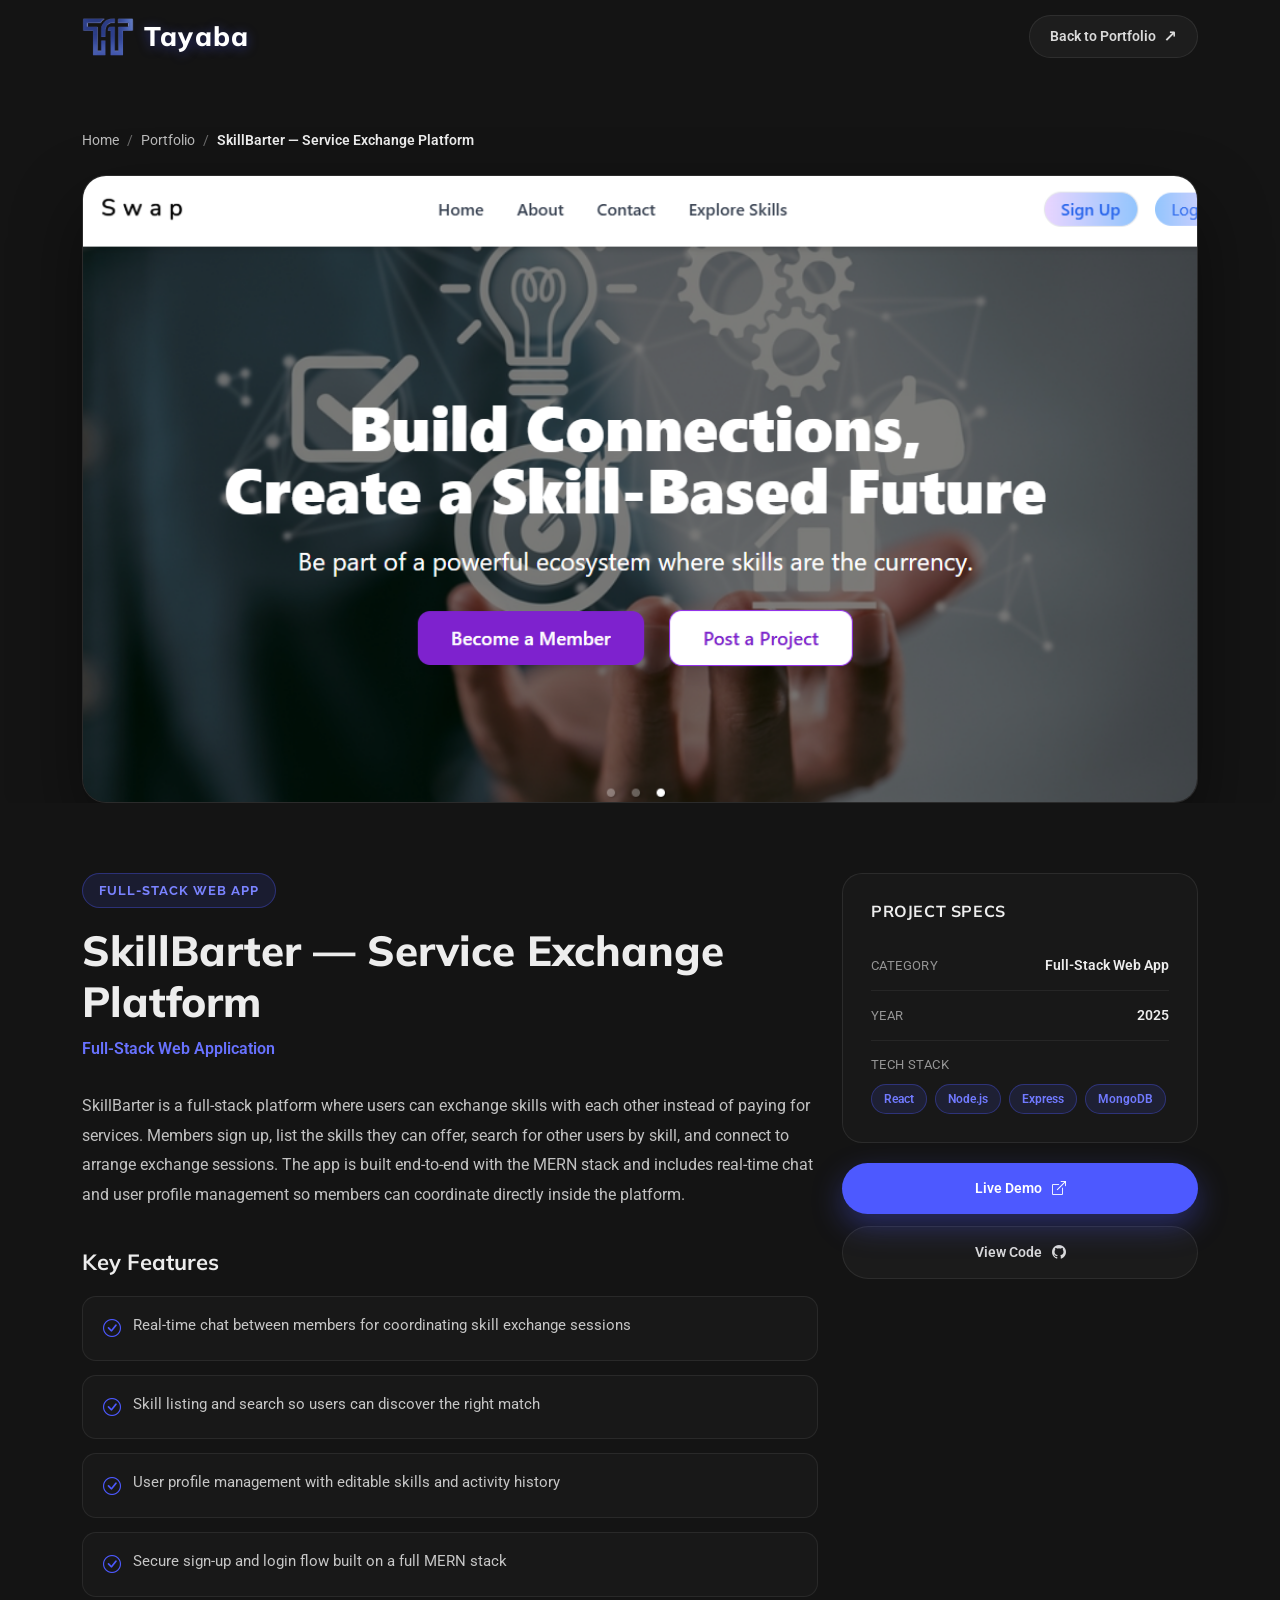
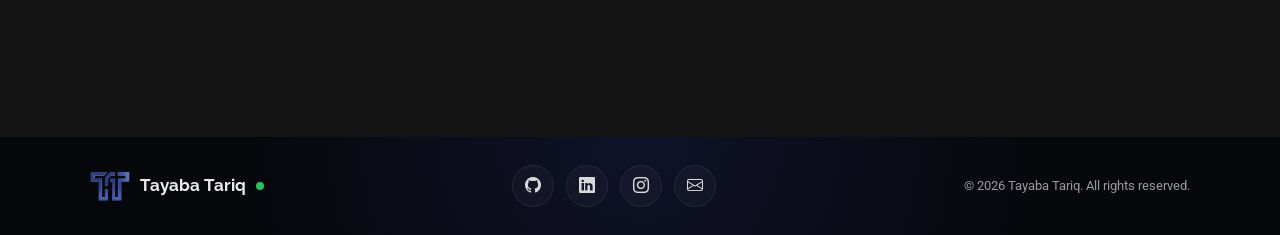
==== commit 86eaf17b: "add projects" ====
--- a/portfolio-details.html
+++ b/portfolio-details.html
@@ -4,359 +4,173 @@
 <head>
   <meta charset="utf-8">
   <meta content="width=device-width, initial-scale=1.0" name="viewport">
-  <title>Portfolio Details - Craftivo Bootstrap Template</title>
-  <meta name="description" content="">
-  <meta name="keywords" content="">
+  <title>Project Details - Tayaba Tariq</title>
+  <meta name="description" content="Project case study and technical breakdown.">
 
   <!-- Favicons -->
-  <link href="assets/img/favicon.png" rel="icon">
-  <link href="assets/img/apple-touch-icon.png" rel="apple-touch-icon">
+  <link href="assets/img/profile/about.png" rel="icon">
+  <link href="assets/img/profile/about.png" rel="apple-touch-icon">
 
   <!-- Fonts -->
   <link href="https://fonts.googleapis.com" rel="preconnect">
   <link href="https://fonts.gstatic.com" rel="preconnect" crossorigin>
-  <link href="https://fonts.googleapis.com/css2?family=Roboto:ital,wght@0,100;0,300;0,400;0,500;0,700;0,900;1,100;1,300;1,400;1,500;1,700;1,900&family=Raleway:ital,wght@0,100;0,200;0,300;0,400;0,500;0,600;0,700;0,800;0,900;1,100;1,200;1,300;1,400;1,500;1,600;1,700;1,800;1,900&family=Mulish:ital,wght@0,200;0,300;0,400;0,500;0,600;0,700;0,800;0,900;1,200;1,300;1,400;1,500;1,600;1,700;1,800;1,900&display=swap" rel="stylesheet">
+  <link
+    href="https://fonts.googleapis.com/css2?family=Roboto:ital,wght@0,100;0,300;0,400;0,500;0,700;0,900;1,100;1,300;1,400;1,500;1,700;1,900&family=Raleway:ital,wght@0,100;0,200;0,300;0,400;0,500;0,600;0,700;0,800;0,900;1,100;1,200;1,300;1,400;1,500;1,600;1,700;1,800;1,900&family=Mulish:ital,wght@0,200;0,300;0,400;0,500;0,600;0,700;0,800;0,900;1,200;1,300;1,400;1,500;1,600;1,700;1,800;1,900&display=swap"
+    rel="stylesheet">
 
   <!-- Vendor CSS Files -->
   <link href="assets/vendor/bootstrap/css/bootstrap.min.css" rel="stylesheet">
   <link href="assets/vendor/bootstrap-icons/bootstrap-icons.css" rel="stylesheet">
   <link href="assets/vendor/aos/aos.css" rel="stylesheet">
-  <link href="assets/vendor/glightbox/css/glightbox.min.css" rel="stylesheet">
-  <link href="assets/vendor/swiper/swiper-bundle.min.css" rel="stylesheet">
 
   <!-- Main CSS File -->
   <link href="assets/css/main.css" rel="stylesheet">
-
-  <!-- =======================================================
-  * Template Name: Craftivo
-  * Template URL: https://bootstrapmade.com/craftivo-bootstrap-portfolio-template/
-  * Updated: Oct 04 2025 with Bootstrap v5.3.8
-  * Author: BootstrapMade.com
-  * License: https://bootstrapmade.com/license/
-  ======================================================== -->
 </head>
 
-<body class="portfolio-details-page">
+<body class="project-details-page">
 
-  <header id="header" class="header d-flex align-items-center sticky-top">
-    <div class="container-fluid container-xl position-relative d-flex align-items-center">
+  <header id="header" class="header d-flex align-items-center fixed-top">
+    <div class="container-fluid container-xl position-relative d-flex align-items-center justify-content-between">
 
-      <a href="index.html" class="logo d-flex align-items-center me-auto">
-        <!-- Uncomment the line below if you also wish to use an image logo -->
-        <!-- <img src="assets/img/logo.webp" alt=""> -->
-        <h1 class="sitename">Craftivo</h1>
+      <a href="index.html" class="logo d-flex align-items-center">
+        <img src="assets/img/namelogo.png" alt="Tayaba Tariq" class="logo-img">
+        <span class="sitename">Tayaba</span>
       </a>
 
-      <nav id="navmenu" class="navmenu">
-        <ul>
-          <li><a href="#hero">Home</a></li>
-          <li><a href="#about">About</a></li>
-          <li><a href="#resume">Resume</a></li>
-          <li><a href="#services">Services</a></li>
-          <li><a href="#portfolio">Portfolio</a></li>
-          <li class="dropdown"><a href="#"><span>Dropdown</span> <i class="bi bi-chevron-down toggle-dropdown"></i></a>
-            <ul>
-              <li><a href="#">Dropdown 1</a></li>
-              <li class="dropdown"><a href="#"><span>Deep Dropdown</span> <i class="bi bi-chevron-down toggle-dropdown"></i></a>
-                <ul>
-                  <li><a href="#">Deep Dropdown 1</a></li>
-                  <li><a href="#">Deep Dropdown 2</a></li>
-                  <li><a href="#">Deep Dropdown 3</a></li>
-                  <li><a href="#">Deep Dropdown 4</a></li>
-                  <li><a href="#">Deep Dropdown 5</a></li>
-                </ul>
-              </li>
-              <li><a href="#">Dropdown 2</a></li>
-              <li><a href="#">Dropdown 3</a></li>
-              <li><a href="#">Dropdown 4</a></li>
-            </ul>
-          </li>
-          <li><a href="#contact">Contact</a></li>
-        </ul>
-        <i class="mobile-nav-toggle d-xl-none bi bi-list"></i>
-      </nav>
-
-      <a class="btn-getstarted" href="#about">Get Started</a>
+      <a href="index.html#portfolio" class="back-to-portfolio">
+        Back to Portfolio <span>&#8599;</span>
+      </a>
 
     </div>
   </header>
 
   <main class="main">
 
-    <!-- Page Title -->
-    <div class="page-title light-background">
+    <!-- Project Hero Media -->
+    <section class="project-hero-media">
+      <div class="container" data-aos="fade-up">
+        <nav class="project-breadcrumbs" aria-label="breadcrumb">
+          <a href="index.html">Home</a>
+          <span>/</span>
+          <a href="index.html#portfolio">Portfolio</a>
+          <span>/</span>
+          <span id="project-breadcrumb-current">Project</span>
+        </nav>
+
+        <div class="project-hero-image-frame">
+          <img id="project-hero-image" src="assets/img/portfolio/skill.PNG" alt="Project showcase">
+        </div>
+      </div>
+    </section><!-- /Project Hero Media -->
+
+    <!-- Project Body -->
+    <section class="project-body">
       <div class="container">
-        <nav class="breadcrumbs">
-          <ol>
-            <li><a href="index.html">Home</a></li>
-            <li class="current">Portfolio Details</li>
-          </ol>
-        </nav>
-        <h1>Portfolio Details</h1>
-      </div>
-    </div><!-- End Page Title -->
-
-    <!-- Portfolio Details Section -->
-    <section id="portfolio-details" class="portfolio-details section">
-
-      <!-- Section Title -->
-      <div class="container section-title" data-aos="fade-up">
-        <span class="subtitle">Portfolio Details</span>
-        <h2>Portfolio Details</h2>
-        <p>Necessitatibus eius consequatur ex aliquid fuga eum quidem sint consectetur velit. Sed ut perspiciatis unde omnis iste natus error sit voluptatem accusantium doloremque laudantium totam rem aperiam</p>
-      </div><!-- End Section Title -->
-
-      <div class="container" data-aos="fade-up" data-aos-delay="100">
-
         <div class="row gy-5">
 
           <div class="col-lg-8">
+            <div class="project-story" data-aos="fade-up" data-aos-delay="100">
 
-            <div class="portfolio-details-slider swiper init-swiper">
-              <script type="application/json" class="swiper-config">
-                {
-                  "loop": true,
-                  "speed": 600,
-                  "autoplay": {
-                    "delay": 4000
-                  },
-                  "slidesPerView": 1,
-                  "spaceBetween": 0,
-                  "effect": "fade",
-                  "pagination": {
-                    "el": ".swiper-pagination",
-                    "type": "bullets",
-                    "clickable": true
-                  }
-                }
-              </script>
-              <div class="swiper-wrapper">
+              <span class="section-pill" id="project-tag-pill">Project</span>
+              <h1 id="project-title">Loading project&hellip;</h1>
+              <p class="project-subtitle" id="project-subtitle"></p>
 
-                <div class="swiper-slide">
-                  <img src="assets/img/portfolio/portfolio-3.webp" alt="Portfolio Image" class="img-fluid">
-                </div>
+              <div class="project-description" id="project-description"></div>
 
-                <div class="swiper-slide">
-                  <img src="assets/img/portfolio/portfolio-6.webp" alt="Portfolio Image" class="img-fluid">
-                </div>
+              <h3 class="project-feature-heading">Key Features</h3>
+              <ul class="project-feature-list" id="project-feature-list"></ul>
 
-                <div class="swiper-slide">
-                  <img src="assets/img/portfolio/portfolio-9.webp" alt="Portfolio Image" class="img-fluid">
-                </div>
-
-                <div class="swiper-slide">
-                  <img src="assets/img/portfolio/portfolio-11.webp" alt="Portfolio Image" class="img-fluid">
-                </div>
-
-              </div>
-              <div class="swiper-pagination"></div>
-            </div>
-
-            <div class="portfolio-content" data-aos="fade-up" data-aos-delay="200">
-              <h2>Innovative Digital Platform</h2>
-
-              <div class="meta-info">
-                <span class="date"><i class="bi bi-calendar"></i> March 15, 2024</span>
-                <span class="category"><i class="bi bi-tag"></i> Web Development</span>
-                <span class="client"><i class="bi bi-building"></i> TechCorp Solutions</span>
-              </div>
-
-              <p>
-                Lorem ipsum dolor sit amet, consectetur adipiscing elit, sed do eiusmod tempor incididunt ut labore et dolore magna aliqua. Ut enim ad minim veniam, quis nostrud exercitation ullamco laboris nisi ut aliquip ex ea commodo consequat.
-              </p>
-
-              <h3>Project Overview</h3>
-              <p>
-                Duis aute irure dolor in reprehenderit in voluptate velit esse cillum dolore eu fugiat nulla pariatur. Excepteur sint occaecat cupidatat non proident, sunt in culpa qui officia deserunt mollit anim id est laborum. Sed ut perspiciatis unde omnis iste natus error sit voluptatem accusantium doloremque laudantium.
-              </p>
-
-              <div class="highlights-box">
-                <h4>Key Highlights</h4>
-                <ul>
-                  <li><i class="bi bi-check-circle"></i> Responsive design across all devices</li>
-                  <li><i class="bi bi-check-circle"></i> Advanced user authentication system</li>
-                  <li><i class="bi bi-check-circle"></i> Real-time data synchronization</li>
-                  <li><i class="bi bi-check-circle"></i> Optimized performance and loading speed</li>
-                  <li><i class="bi bi-check-circle"></i> Comprehensive admin dashboard</li>
-                </ul>
-              </div>
-
-              <h3>Technical Implementation</h3>
-              <p>
-                Totam rem aperiam, eaque ipsa quae ab illo inventore veritatis et quasi architecto beatae vitae dicta sunt explicabo. Nemo enim ipsam voluptatem quia voluptas sit aspernatur aut odit aut fugit, sed quia consequuntur magni dolores eos qui ratione voluptatem sequi nesciunt.
-              </p>
-
-              <blockquote>
-                <i class="bi bi-quote quote-icon"></i>
-                <p>
-                  Neque porro quisquam est, qui dolorem ipsum quia dolor sit amet, consectetur, adipisci velit, sed quia non numquam eius modi tempora incidunt ut labore et dolore magnam aliquam quaerat voluptatem.
-                </p>
-                <div class="author">
-                  <img src="assets/img/person/person-m-7.webp" alt="Author">
-                  <div class="author-info">
-                    <h5>Michael Anderson</h5>
-                    <span>Project Lead</span>
-                  </div>
-                </div>
-              </blockquote>
-
-              <p>
-                At vero eos et accusamus et iusto odio dignissimos ducimus qui blanditiis praesentium voluptatum deleniti atque corrupti quos dolores et quas molestias excepturi sint occaecati cupiditate non provident, similique sunt in culpa qui officia deserunt mollitia animi.
-              </p>
+              <div class="project-gallery" id="project-gallery"></div>
 
             </div>
-
           </div>
 
           <div class="col-lg-4">
+            <aside class="project-sidebar" data-aos="fade-up" data-aos-delay="200">
 
-            <div class="sidebar" data-aos="fade-up" data-aos-delay="200">
+              <div class="sidebar-card">
+                <h4>Project Specs</h4>
 
-              <div class="info-card">
-                <h3>Project Details</h3>
-                <div class="info-item">
-                  <span class="label">Client</span>
-                  <span class="value">TechCorp Solutions</span>
+                <div class="spec-row">
+                  <span class="spec-label">Category</span>
+                  <span class="spec-value" id="project-category">&mdash;</span>
                 </div>
-                <div class="info-item">
-                  <span class="label">Category</span>
-                  <span class="value">Web Development</span>
+
+                <div class="spec-row">
+                  <span class="spec-label">Year</span>
+                  <span class="spec-value" id="project-year">&mdash;</span>
                 </div>
-                <div class="info-item">
-                  <span class="label">Date</span>
-                  <span class="value">March 15, 2024</span>
+
+                <div class="spec-row spec-row-tech">
+                  <span class="spec-label">Tech Stack</span>
+                  <div class="tech-badges" id="project-tech-badges"></div>
                 </div>
-                <div class="info-item">
-                  <span class="label">Duration</span>
-                  <span class="value">8 Weeks</span>
-                </div>
-                <div class="info-item">
-                  <span class="label">Technologies</span>
-                  <span class="value">React, Node.js, MongoDB</span>
-                </div>
-                <a href="https://www.example.com" class="btn-primary" target="_blank">
-                  <i class="bi bi-box-arrow-up-right"></i> View Live Project
+              </div>
+
+              <div class="sidebar-links">
+                <a href="#" id="project-live-link" target="_blank" rel="noopener"
+                  class="sidebar-btn sidebar-btn-primary magnetic-btn">
+                  Live Demo <i class="bi bi-box-arrow-up-right"></i>
+                </a>
+                <a href="#" id="project-github-link" target="_blank" rel="noopener"
+                  class="sidebar-btn sidebar-btn-secondary">
+                  View Code <i class="bi bi-github"></i>
                 </a>
               </div>
 
-              <div class="share-card" data-aos="fade-up" data-aos-delay="300">
-                <h3>Share This Project</h3>
-                <div class="social-links">
-                  <a href="#" class="facebook"><i class="bi bi-facebook"></i></a>
-                  <a href="#" class="twitter"><i class="bi bi-twitter"></i></a>
-                  <a href="#" class="linkedin"><i class="bi bi-linkedin"></i></a>
-                  <a href="#" class="pinterest"><i class="bi bi-pinterest"></i></a>
-                </div>
-              </div>
-
-              <div class="tags-card" data-aos="fade-up" data-aos-delay="400">
-                <h3>Tags</h3>
-                <div class="tags">
-                  <a href="#">Design</a>
-                  <a href="#">Development</a>
-                  <a href="#">React</a>
-                  <a href="#">UX/UI</a>
-                  <a href="#">Frontend</a>
-                  <a href="#">Backend</a>
-                </div>
-              </div>
-
-            </div>
-
+            </aside>
           </div>
 
         </div>
-
       </div>
-
-    </section><!-- /Portfolio Details Section -->
+    </section><!-- /Project Body -->
 
   </main>
 
   <footer id="footer" class="footer">
+    <div class="container footer-bottom">
+      <a href="index.html" class="footer-brand">
+        <img src="assets/img/namelogo.png" alt="Tayaba Tariq">
+        <span>Tayaba Tariq</span>
+        <span class="badge-dot"></span>
+      </a>
 
-    <div class="container footer-top">
-      <div class="row gy-4">
-        <div class="col-lg-5 col-md-12 footer-about">
-          <a href="index.html" class="logo d-flex align-items-center">
-            <span class="sitename">Craftivo</span>
-          </a>
-          <p>Cras fermentum odio eu feugiat lide par naso tierra. Justo eget nada terra videa magna derita valies darta donna mare fermentum iaculis eu non diam phasellus.</p>
-          <div class="social-links d-flex mt-4">
-            <a href=""><i class="bi bi-twitter-x"></i></a>
-            <a href=""><i class="bi bi-facebook"></i></a>
-            <a href=""><i class="bi bi-instagram"></i></a>
-            <a href=""><i class="bi bi-linkedin"></i></a>
-          </div>
-        </div>
+      <div class="footer-social">
+        <a href="https://github.com/tayabatariq" target="_blank" rel="noopener noreferrer" aria-label="GitHub"><i
+            class="bi bi-github"></i></a>
+        <a href="https://www.linkedin.com/in/tayabatariq/" target="_blank" rel="noopener noreferrer"
+          aria-label="LinkedIn"><i class="bi bi-linkedin"></i></a>
+        <a href="https://www.instagram.com/tayabatariq2023/" target="_blank" rel="noopener noreferrer"
+          aria-label="Instagram"><i class="bi bi-instagram"></i></a>
+        <a href="mailto:tayabatariq3@gmail.com" aria-label="Email"><i class="bi bi-envelope"></i></a>
+      </div>
 
-        <div class="col-lg-2 col-6 footer-links">
-          <h4>Useful Links</h4>
-          <ul>
-            <li><a href="#">Home</a></li>
-            <li><a href="#">About us</a></li>
-            <li><a href="#">Services</a></li>
-            <li><a href="#">Terms of service</a></li>
-            <li><a href="#">Privacy policy</a></li>
-          </ul>
-        </div>
-
-        <div class="col-lg-2 col-6 footer-links">
-          <h4>Our Services</h4>
-          <ul>
-            <li><a href="#">Web Design</a></li>
-            <li><a href="#">Web Development</a></li>
-            <li><a href="#">Product Management</a></li>
-            <li><a href="#">Marketing</a></li>
-            <li><a href="#">Graphic Design</a></li>
-          </ul>
-        </div>
-
-        <div class="col-lg-3 col-md-12 footer-contact text-center text-md-start">
-          <h4>Contact Us</h4>
-          <p>A108 Adam Street</p>
-          <p>New York, NY 535022</p>
-          <p>United States</p>
-          <p class="mt-4"><strong>Phone:</strong> <span>+1 5589 55488 55</span></p>
-          <p><strong>Email:</strong> <span>info@example.com</span></p>
-        </div>
-
-      </div>
+      <p class="footer-copyright">&copy; 2026 Tayaba Tariq. All rights reserved.</p>
     </div>
-
-    <div class="container copyright text-center mt-4">
-      <p>© <span>Copyright</span> <strong class="px-1 sitename">Craftivo</strong> <span>All Rights Reserved</span></p>
-      <div class="credits">
-        <!-- All the links in the footer should remain intact. -->
-        <!-- You can delete the links only if you've purchased the pro version. -->
-        <!-- Licensing information: https://bootstrapmade.com/license/ -->
-        <!-- Purchase the pro version with working PHP/AJAX contact form: [buy-url] -->
-        Designed by <a href="https://bootstrapmade.com/">BootstrapMade</a>
-      </div>
-    </div>
-
   </footer>
 
   <!-- Scroll Top -->
-  <a href="#" id="scroll-top" class="scroll-top d-flex align-items-center justify-content-center"><i class="bi bi-arrow-up-short"></i></a>
+  <a href="#" id="scroll-top" class="scroll-top d-flex align-items-center justify-content-center"><i
+      class="bi bi-arrow-up-short"></i></a>
 
   <!-- Preloader -->
-  <div id="preloader"></div>
+  <div id="preloader" class="preloader-modern">
+    <div class="preloader-logo-wrap">
+      <img src="assets/img/namelogo.png" alt="Tayaba Tariq" class="preloader-logo">
+    </div>
+    <div class="preloader-bar">
+      <span class="preloader-bar-fill"></span>
+    </div>
+    <p class="preloader-caption">Fetching Project&hellip;</p>
+  </div>
 
   <!-- Vendor JS Files -->
-  <script src="assets/vendor/bootstrap/js/bootstrap.bundle.min.js"></script>
-  <script src="assets/vendor/php-email-form/validate.js"></script>
   <script src="assets/vendor/aos/aos.js"></script>
-  <script src="assets/vendor/typed.js/typed.umd.js"></script>
-  <script src="assets/vendor/waypoints/noframework.waypoints.js"></script>
-  <script src="assets/vendor/glightbox/js/glightbox.min.js"></script>
-  <script src="assets/vendor/imagesloaded/imagesloaded.pkgd.min.js"></script>
-  <script src="assets/vendor/isotope-layout/isotope.pkgd.min.js"></script>
-  <script src="assets/vendor/swiper/swiper-bundle.min.js"></script>
 
-  <!-- Main JS File -->
+  <!-- Main JS Files -->
   <script src="assets/js/main.js"></script>
+  <script src="assets/js/portfolio-details.js"></script>
 
 </body>
 
-</html>+</html>
--- a/assets/css/main.css
+++ b/assets/css/main.css
@@ -150,23 +150,50 @@
   background-color: var(--background-color);
   padding: 15px 0;
   transition: all 0.5s;
-  z-index: 997;
+  z-index: 1000;
 }
 
 .header .logo {
   line-height: 1;
+  gap: 10px;
 }
 
 .header .logo img {
-  max-height: 36px;
-  margin-right: 8px;
-}
-
-.header .logo h1 {
-  font-size: 30px;
+  max-height: 42px;
+  width: auto;
+  border-radius: 6px;
+}
+
+.header .logo .sitename {
+  position: relative;
+  font-family: var(--heading-font);
+  font-size: 27px;
+  font-weight: 800;
+  letter-spacing: 1.2px;
   margin: 0;
-  font-weight: 400;
-  color: var(--heading-color);
+  line-height: 1;
+  color: #ffffff;
+  text-shadow: 0 2px 12px rgba(77, 89, 255, 0.4);
+}
+
+.header .logo .sitename::after {
+  content: "";
+  position: absolute;
+  left: 0;
+  bottom: -6px;
+  width: 0;
+  height: 2px;
+  border-radius: 2px;
+  background: var(--accent-color);
+  transition: width 0.35s ease;
+}
+
+.header .logo:hover .sitename::after {
+  width: 100%;
+}
+
+.header-actions {
+  gap: 14px;
 }
 
 .header .btn-getstarted,
@@ -174,10 +201,21 @@
   color: var(--contrast-color);
   background: var(--accent-color);
   font-size: 14px;
-  padding: 8px 25px;
-  margin: 0 0 0 30px;
-  border-radius: 50px;
+  font-weight: 600;
+  padding: 10px 18px 10px 22px;
+  margin: 0;
+  border-radius: 8px;
+  display: inline-flex;
+  align-items: center;
+  gap: 2px;
   transition: 0.3s;
+  white-space: nowrap;
+}
+
+.header .btn-getstarted i {
+  font-size: 20px;
+  line-height: 0;
+  transition: transform 0.3s;
 }
 
 .header .btn-getstarted:hover,
@@ -186,19 +224,67 @@
   background: color-mix(in srgb, var(--accent-color), transparent 15%);
 }
 
-@media (max-width: 1200px) {
-  .header .logo {
-    order: 1;
-  }
-
+.header .btn-getstarted:hover i {
+  transform: translateX(4px);
+}
+
+.hamburger-toggle {
+  display: flex;
+  flex-direction: column;
+  justify-content: center;
+  align-items: center;
+  gap: 5px;
+  width: 44px;
+  height: 44px;
+  padding: 0;
+  background: color-mix(in srgb, var(--default-color), transparent 92%);
+  border: 1px solid color-mix(in srgb, var(--default-color), transparent 78%);
+  border-radius: 50%;
+  cursor: pointer;
+  flex-shrink: 0;
+  transition: background-color 0.35s ease, border-color 0.35s ease, transform 0.2s ease;
+}
+
+.hamburger-toggle:hover {
+  background: color-mix(in srgb, var(--accent-color), transparent 75%);
+  border-color: color-mix(in srgb, var(--accent-color), transparent 35%);
+}
+
+.hamburger-toggle:active {
+  transform: scale(0.92);
+}
+
+.hamburger-toggle.active {
+  background: var(--accent-color);
+  border-color: var(--accent-color);
+  box-shadow: 0 6px 18px color-mix(in srgb, var(--accent-color), transparent 55%);
+}
+
+.hamburger-toggle span {
+  display: block;
+  width: 20px;
+  height: 2px;
+  border-radius: 2px;
+  background-color: #ffffff;
+  transition: transform 0.35s ease, opacity 0.25s ease;
+}
+
+.hamburger-toggle.active span:nth-child(1) {
+  transform: translateY(6px) rotate(45deg);
+}
+
+.hamburger-toggle.active span:nth-child(2) {
+  opacity: 0;
+}
+
+.hamburger-toggle.active span:nth-child(3) {
+  transform: translateY(-6px) rotate(-45deg);
+}
+
+@media (max-width: 575px) {
   .header .btn-getstarted {
-    order: 2;
-    margin: 0 15px 0 0;
     padding: 6px 15px;
-  }
-
-  .header .navmenu {
-    order: 3;
+    font-size: 13px;
   }
 }
 
@@ -227,237 +313,129 @@
 /*--------------------------------------------------------------
 # Navigation Menu
 --------------------------------------------------------------*/
-/* Navmenu - Desktop */
-@media (min-width: 1200px) {
-  .navmenu {
-    padding: 0;
-  }
-
+.navmenu {
+  position: fixed;
+  top: var(--header-height, 78px);
+  left: 0;
+  width: 100%;
+  max-height: 0;
+  overflow: hidden;
+  visibility: hidden;
+  background:
+    radial-gradient(680px circle at 88% -15%, color-mix(in srgb, var(--accent-color), transparent 80%) 0%, transparent 60%),
+    linear-gradient(165deg, rgba(22, 22, 28, 0.97) 0%, rgba(10, 10, 13, 0.98) 100%);
+  backdrop-filter: blur(22px);
+  -webkit-backdrop-filter: blur(22px);
+  border-top: 1px solid color-mix(in srgb, var(--accent-color), transparent 50%);
+  border-radius: 0 0 22px 22px;
+  box-shadow: 0px 30px 60px rgba(0, 0, 0, 0.55), inset 0 1px 0 rgba(255, 255, 255, 0.05);
+  transition: max-height 0.5s cubic-bezier(0.4, 0, 0.2, 1), visibility 0.5s;
+  z-index: 998;
+}
+
+.navmenu.navmenu-active {
+  max-height: 80vh;
+  visibility: visible;
+  overflow-y: auto;
+}
+
+.navmenu ul {
+  margin: 0;
+  padding: 22px 24px 30px;
+  list-style: none;
+}
+
+.navmenu li {
+  border-bottom: 1px solid color-mix(in srgb, var(--default-color), transparent 93%);
+  opacity: 0;
+  transform: translateY(-12px);
+  transition: opacity 0.35s ease, transform 0.35s ease;
+}
+
+.navmenu li:last-child {
+  border-bottom: none;
+}
+
+.navmenu.navmenu-active li {
+  opacity: 1;
+  transform: translateY(0);
+}
+
+.navmenu.navmenu-active li:nth-child(1) { transition-delay: 0.08s; }
+.navmenu.navmenu-active li:nth-child(2) { transition-delay: 0.13s; }
+.navmenu.navmenu-active li:nth-child(3) { transition-delay: 0.18s; }
+.navmenu.navmenu-active li:nth-child(4) { transition-delay: 0.23s; }
+.navmenu.navmenu-active li:nth-child(5) { transition-delay: 0.28s; }
+.navmenu.navmenu-active li:nth-child(6) { transition-delay: 0.33s; }
+
+.navmenu a,
+.navmenu a:focus {
+  color: var(--nav-dropdown-color);
+  padding: 14px 12px;
+  font-family: var(--nav-font);
+  font-size: 18px;
+  font-weight: 600;
+  display: flex;
+  align-items: center;
+  gap: 16px;
+  white-space: nowrap;
+  border-radius: 12px;
+  transition: color 0.3s, background-color 0.3s;
+}
+
+.navmenu .nav-icon {
+  display: flex;
+  align-items: center;
+  justify-content: center;
+  width: 36px;
+  height: 36px;
+  flex-shrink: 0;
+  border-radius: 50%;
+  font-size: 15px;
+  color: var(--accent-color);
+  background: color-mix(in srgb, var(--accent-color), transparent 86%);
+  transition: background-color 0.3s, color 0.3s;
+}
+
+.navmenu .nav-label {
+  flex: 1;
+}
+
+.navmenu .nav-arrow {
+  font-size: 22px;
+  line-height: 0;
+  opacity: 0;
+  transform: translateX(-8px);
+  transition: opacity 0.3s, transform 0.3s;
+}
+
+.navmenu a:hover,
+.navmenu .active,
+.navmenu .active:focus {
+  color: var(--nav-dropdown-hover-color);
+  background: color-mix(in srgb, var(--default-color), transparent 95%);
+}
+
+.navmenu a:hover .nav-icon,
+.navmenu .active .nav-icon {
+  background: var(--accent-color);
+  color: var(--contrast-color);
+}
+
+.navmenu a:hover .nav-arrow,
+.navmenu .active .nav-arrow {
+  opacity: 1;
+  transform: translateX(0);
+}
+
+.nav-open {
+  overflow: hidden;
+}
+
+@media (min-width: 992px) {
   .navmenu ul {
-    margin: 0;
-    padding: 0;
-    display: flex;
-    list-style: none;
-    align-items: center;
-  }
-
-  .navmenu li {
-    position: relative;
-  }
-
-  .navmenu a,
-  .navmenu a:focus {
-    color: var(--nav-color);
-    padding: 18px 15px;
-    font-size: 16px;
-    font-family: var(--nav-font);
-    font-weight: 600;
-    display: flex;
-    align-items: center;
-    justify-content: space-between;
-    white-space: nowrap;
-    transition: 0.3s;
-  }
-
-  .navmenu a i,
-  .navmenu a:focus i {
-    font-size: 12px;
-    line-height: 0;
-    margin-left: 5px;
-    transition: 0.3s;
-  }
-
-  .navmenu li:last-child a {
-    padding-right: 0;
-  }
-
-  .navmenu li:hover>a,
-  .navmenu .active,
-  .navmenu .active:focus {
-    color: var(--nav-hover-color);
-  }
-
-  .navmenu .dropdown ul {
-    margin: 0;
-    padding: 10px 0;
-    background: var(--nav-dropdown-background-color);
-    display: block;
-    position: absolute;
-    visibility: hidden;
-    left: 14px;
-    top: 130%;
-    opacity: 0;
-    transition: 0.3s;
-    border-radius: 4px;
-    z-index: 99;
-    box-shadow: 0px 0px 30px rgba(0, 0, 0, 0.1);
-  }
-
-  .navmenu .dropdown ul li {
-    min-width: 200px;
-  }
-
-  .navmenu .dropdown ul a {
-    padding: 10px 20px;
-    font-size: 15px;
-    text-transform: none;
-    color: var(--nav-dropdown-color);
-  }
-
-  .navmenu .dropdown ul a i {
-    font-size: 12px;
-  }
-
-  .navmenu .dropdown ul a:hover,
-  .navmenu .dropdown ul .active:hover,
-  .navmenu .dropdown ul li:hover>a {
-    color: var(--nav-dropdown-hover-color);
-  }
-
-  .navmenu .dropdown:hover>ul {
-    opacity: 1;
-    top: 100%;
-    visibility: visible;
-  }
-
-  .navmenu .dropdown .dropdown ul {
-    top: 0;
-    left: -90%;
-    visibility: hidden;
-  }
-
-  .navmenu .dropdown .dropdown:hover>ul {
-    opacity: 1;
-    top: 0;
-    left: -100%;
-    visibility: visible;
-  }
-}
-
-/* Navmenu - Mobile */
-@media (max-width: 1199px) {
-  .mobile-nav-toggle {
-    color: var(--nav-color);
-    font-size: 28px;
-    line-height: 0;
-    margin-right: 10px;
-    cursor: pointer;
-    transition: color 0.3s;
-  }
-
-  .navmenu {
-    padding: 0;
-    z-index: 9997;
-  }
-
-  .navmenu ul {
-    display: none;
-    list-style: none;
-    position: absolute;
-    inset: 60px 20px 20px 20px;
-    padding: 10px 0;
-    margin: 0;
-    border-radius: 6px;
-    background-color: var(--nav-mobile-background-color);
-    overflow-y: auto;
-    transition: 0.3s;
-    z-index: 9998;
-    box-shadow: 0px 0px 30px rgba(0, 0, 0, 0.1);
-  }
-
-  .navmenu a,
-  .navmenu a:focus {
-    color: var(--nav-dropdown-color);
-    padding: 10px 20px;
-    font-family: var(--nav-font);
-    font-size: 17px;
-    font-weight: 500;
-    display: flex;
-    align-items: center;
-    justify-content: space-between;
-    white-space: nowrap;
-    transition: 0.3s;
-  }
-
-  .navmenu a i,
-  .navmenu a:focus i {
-    font-size: 12px;
-    line-height: 0;
-    margin-left: 5px;
-    width: 30px;
-    height: 30px;
-    display: flex;
-    align-items: center;
-    justify-content: center;
-    border-radius: 50%;
-    transition: 0.3s;
-    background-color: color-mix(in srgb, var(--accent-color), transparent 90%);
-  }
-
-  .navmenu a i:hover,
-  .navmenu a:focus i:hover {
-    background-color: var(--accent-color);
-    color: var(--contrast-color);
-  }
-
-  .navmenu a:hover,
-  .navmenu .active,
-  .navmenu .active:focus {
-    color: var(--nav-dropdown-hover-color);
-  }
-
-  .navmenu .active i,
-  .navmenu .active:focus i {
-    background-color: var(--accent-color);
-    color: var(--contrast-color);
-    transform: rotate(180deg);
-  }
-
-  .navmenu .dropdown ul {
-    position: static;
-    display: none;
-    z-index: 99;
-    padding: 10px 0;
-    margin: 10px 20px;
-    background-color: var(--nav-dropdown-background-color);
-    border: 1px solid color-mix(in srgb, var(--default-color), transparent 90%);
-    box-shadow: none;
-    transition: all 0.5s ease-in-out;
-  }
-
-  .navmenu .dropdown ul ul {
-    background-color: rgba(33, 37, 41, 0.1);
-  }
-
-  .navmenu .dropdown>.dropdown-active {
-    display: block;
-    background-color: rgba(33, 37, 41, 0.03);
-  }
-
-  .mobile-nav-active {
-    overflow: hidden;
-  }
-
-  .mobile-nav-active .mobile-nav-toggle {
-    color: #fff;
-    position: absolute;
-    font-size: 32px;
-    top: 15px;
-    right: 15px;
-    margin-right: 0;
-    z-index: 9999;
-  }
-
-  .mobile-nav-active .navmenu {
-    position: fixed;
-    overflow: hidden;
-    inset: 0;
-    background: rgba(33, 37, 41, 0.8);
-    transition: 0.3s;
-  }
-
-  .mobile-nav-active .navmenu>ul {
-    display: block;
+    max-width: 720px;
+    margin: 0 auto;
   }
 }
 
@@ -465,120 +443,154 @@
 # Global Footer
 --------------------------------------------------------------*/
 .footer {
+  position: relative;
+  overflow: hidden;
   color: var(--default-color);
-  background-color: var(--background-color);
+  background-color: #07080c;
   font-size: 14px;
-  padding-bottom: 50px;
+}
+
+.footer::before {
+  content: "";
+  position: absolute;
+  inset: 0;
+  z-index: 0;
+  background: radial-gradient(560px circle at 50% 0%, rgba(65, 76, 218, 0.14) 0%, transparent 70%);
+  pointer-events: none;
+}
+
+.footer-cta {
   position: relative;
-}
-
-.footer .footer-top {
-  padding-top: 50px;
-  border-top: 1px solid color-mix(in srgb, var(--default-color), transparent 90%);
-}
-
-.footer .footer-about .logo {
+  z-index: 1;
+  max-width: 720px;
+  margin: 0 auto;
+  padding: 90px 20px 70px;
+  text-align: center;
+}
+
+.footer-cta h3 {
+  font-family: var(--heading-font);
+  font-size: clamp(26px, 3.6vw, 40px);
+  font-weight: 800;
+  line-height: 1.2;
+  color: var(--heading-color);
+  margin: 0 0 16px;
+}
+
+.footer-cta p {
+  font-size: 16px;
+  color: color-mix(in srgb, var(--default-color), transparent 20%);
+  margin: 0 0 36px;
+}
+
+.footer-cta-btn {
+  display: inline-flex;
+  align-items: center;
+  gap: 12px;
+  padding: 16px 32px;
+  border-radius: 50px;
+  background: var(--accent-color);
+  color: var(--contrast-color);
+  font-weight: 600;
+  font-size: 15px;
+  box-shadow: 0 12px 34px color-mix(in srgb, var(--accent-color), transparent 60%);
+  transition: transform 0.35s cubic-bezier(0.2, 0.8, 0.2, 1), box-shadow 0.35s ease;
+  will-change: transform;
+}
+
+.footer-cta-btn span {
+  font-size: 18px;
   line-height: 1;
-  margin-bottom: 25px;
-}
-
-.footer .footer-about .logo img {
-  max-height: 40px;
-  margin-right: 6px;
-}
-
-.footer .footer-about .logo span {
+}
+
+.footer-cta-btn:hover {
+  color: var(--contrast-color);
+  box-shadow: 0 18px 44px color-mix(in srgb, var(--accent-color), transparent 45%);
+}
+
+.footer-divider {
+  position: relative;
+  z-index: 1;
+  height: 1px;
+  background: rgba(255, 255, 255, 0.08);
+}
+
+.footer-bottom {
+  position: relative;
+  z-index: 1;
+  display: flex;
+  align-items: center;
+  justify-content: space-between;
+  gap: 20px;
+  padding: 28px 20px;
+}
+
+.footer-brand {
+  display: inline-flex;
+  align-items: center;
+  gap: 10px;
+  line-height: 1;
+}
+
+.footer-brand img {
+  max-height: 32px;
+  width: auto;
+}
+
+.footer-brand span:not(.badge-dot) {
+  font-family: var(--nav-font);
+  font-size: 17px;
+  font-weight: 700;
   color: var(--heading-color);
-  font-size: 30px;
-  font-weight: 700;
-  letter-spacing: 1px;
-  font-family: var(--heading-font);
-}
-
-.footer .footer-about p {
-  font-size: 14px;
-  font-family: var(--heading-font);
-}
-
-.footer .social-links a {
+}
+
+.footer-social {
+  display: flex;
+  align-items: center;
+  gap: 12px;
+}
+
+.footer-social a {
   display: flex;
   align-items: center;
   justify-content: center;
-  width: 40px;
-  height: 40px;
+  width: 42px;
+  height: 42px;
   border-radius: 50%;
-  border: 1px solid color-mix(in srgb, var(--default-color), transparent 50%);
+  background: rgba(255, 255, 255, 0.03);
+  border: 1px solid rgba(255, 255, 255, 0.08);
+  backdrop-filter: blur(6px);
+  -webkit-backdrop-filter: blur(6px);
+  color: var(--default-color);
   font-size: 16px;
-  color: color-mix(in srgb, var(--default-color), transparent 50%);
-  margin-right: 10px;
   transition: 0.3s;
 }
 
-.footer .social-links a:hover {
-  color: var(--accent-color);
+.footer-social a:hover {
+  background: var(--accent-color);
   border-color: var(--accent-color);
-}
-
-.footer h4 {
-  font-size: 16px;
-  font-weight: bold;
-  position: relative;
-  padding-bottom: 12px;
-}
-
-.footer .footer-links {
-  margin-bottom: 30px;
-}
-
-.footer .footer-links ul {
-  list-style: none;
-  padding: 0;
+  color: var(--contrast-color);
+  transform: translateY(-3px);
+}
+
+.footer-copyright {
   margin: 0;
-}
-
-.footer .footer-links ul i {
-  padding-right: 2px;
-  font-size: 12px;
-  line-height: 0;
-}
-
-.footer .footer-links ul li {
-  padding: 10px 0;
-  display: flex;
-  align-items: center;
-}
-
-.footer .footer-links ul li:first-child {
-  padding-top: 0;
-}
-
-.footer .footer-links ul a {
-  color: color-mix(in srgb, var(--default-color), transparent 20%);
-  display: inline-block;
-  line-height: 1;
-}
-
-.footer .footer-links ul a:hover {
-  color: var(--accent-color);
-}
-
-.footer .footer-contact p {
-  margin-bottom: 5px;
-}
-
-.footer .copyright {
-  padding-top: 25px;
-  padding-bottom: 25px;
-  background-color: color-mix(in srgb, var(--default-color), transparent 95%);
-}
-
-.footer .copyright p {
-  margin-bottom: 0;
-}
-
-.footer .credits {
-  margin-top: 6px;
   font-size: 13px;
+  white-space: nowrap;
+  color: color-mix(in srgb, var(--default-color), transparent 30%);
+}
+
+@media (max-width: 768px) {
+  .footer-cta {
+    padding: 70px 20px 50px;
+  }
+
+  .footer-bottom {
+    flex-direction: column;
+    justify-content: center;
+    text-align: center;
+    padding: 8px 20px 36px;
+  }
 }
 
 /*--------------------------------------------------------------
@@ -614,6 +626,105 @@
   100% {
     transform: rotate(360deg);
   }
+}
+
+/* Modern branded preloader (portfolio-details.html)
+------------------------------*/
+#preloader.preloader-modern {
+  display: flex;
+  flex-direction: column;
+  align-items: center;
+  justify-content: center;
+  gap: 26px;
+  background: #07080c;
+  opacity: 1;
+}
+
+#preloader.preloader-modern::before {
+  content: none;
+  display: none;
+  animation: none;
+}
+
+#preloader.preloader-modern.preloader-hide {
+  opacity: 0;
+  pointer-events: none;
+  transition: opacity 0.5s cubic-bezier(0.25, 1, 0.5, 1);
+}
+
+.preloader-logo-wrap {
+  position: relative;
+}
+
+.preloader-logo-wrap::before {
+  content: "";
+  position: absolute;
+  inset: -30px;
+  background: radial-gradient(circle, rgba(65, 76, 218, 0.35) 0%, transparent 70%);
+  filter: blur(20px);
+  z-index: -1;
+}
+
+.preloader-logo {
+  display: block;
+  height: 48px;
+  width: auto;
+  animation: preloader-pulse 1.8s ease-in-out infinite;
+}
+
+@keyframes preloader-pulse {
+
+  0%,
+  100% {
+    opacity: 0.8;
+    transform: scale(0.97);
+  }
+
+  50% {
+    opacity: 1;
+    transform: scale(1);
+  }
+}
+
+.preloader-bar {
+  position: relative;
+  width: 180px;
+  height: 2px;
+  border-radius: 2px;
+  background: rgba(255, 255, 255, 0.08);
+  overflow: hidden;
+}
+
+.preloader-bar-fill {
+  position: absolute;
+  top: 0;
+  left: 0;
+  height: 100%;
+  width: 0%;
+  border-radius: 2px;
+  background: #414cda;
+  box-shadow: 0 0 12px rgba(65, 76, 218, 0.7);
+  transition: width 0.4s ease;
+}
+
+.preloader-caption {
+  margin: 0;
+  font-family: "Courier New", monospace;
+  font-size: 11px;
+  letter-spacing: 2px;
+  text-transform: uppercase;
+  color: #888;
+}
+
+.project-details-page .main {
+  opacity: 0;
+  transform: translateY(20px);
+  transition: opacity 0.6s cubic-bezier(0.25, 1, 0.5, 1), transform 0.6s cubic-bezier(0.25, 1, 0.5, 1);
+}
+
+.project-details-page .main.page-revealed {
+  opacity: 1;
+  transform: translateY(0);
 }
 
 /*--------------------------------------------------------------
@@ -774,35 +885,82 @@
 # Hero Section
 --------------------------------------------------------------*/
 .hero {
-  padding-top: 80px;
+  padding-top: 140px;
   min-height: 100vh;
   position: relative;
   display: flex;
   align-items: center;
-  justify-content: center;
   overflow: hidden;
   padding-bottom: 80px;
-}
-
-.hero img {
+  background-color: var(--background-color);
+}
+
+.hero-bg {
   position: absolute;
   inset: 0;
-  display: block;
-  width: 100%;
-  height: 100%;
-  object-fit: cover;
   z-index: 1;
-}
-
-.hero:before {
-  content: "";
-  background: color-mix(in srgb, var(--background-color), transparent 30%);
+  overflow: hidden;
+  pointer-events: none;
+}
+
+.hero-grid {
   position: absolute;
   inset: 0;
-  z-index: 2;
-  border-radius: 0;
-  background-color: rgba(14, 16, 20, 0.185); /* 0.3 = 30% opacity */
-
+  background-image:
+    linear-gradient(color-mix(in srgb, var(--default-color), transparent 94%) 1px, transparent 1px),
+    linear-gradient(90deg, color-mix(in srgb, var(--default-color), transparent 94%) 1px, transparent 1px);
+  background-size: 64px 64px;
+  -webkit-mask-image: radial-gradient(ellipse 75% 60% at 28% 45%, #000 30%, transparent 85%);
+  mask-image: radial-gradient(ellipse 75% 60% at 28% 45%, #000 30%, transparent 85%);
+}
+
+.hero-line {
+  position: absolute;
+  top: 0;
+  bottom: 0;
+  width: 1px;
+  background: linear-gradient(180deg,
+      transparent 0%,
+      color-mix(in srgb, var(--default-color), transparent 85%) 18%,
+      color-mix(in srgb, var(--default-color), transparent 85%) 82%,
+      transparent 100%);
+}
+
+.hero-line.line-1 {
+  left: 10%;
+}
+
+.hero-line.line-2 {
+  left: 50%;
+}
+
+.hero-line.line-3 {
+  left: 90%;
+}
+
+.hero-glow {
+  position: absolute;
+  top: 10%;
+  right: -8%;
+  width: 55vw;
+  height: 55vw;
+  max-width: 780px;
+  max-height: 780px;
+  background: radial-gradient(ellipse at center, rgba(65, 76, 218, 0.16) 0%, rgba(65, 76, 218, 0.05) 45%, transparent 72%);
+  filter: blur(60px);
+}
+
+.hero-visual {
+  position: absolute;
+  top: 50%;
+  right: -4%;
+  transform: translateY(-50%);
+  width: 58%;
+  max-width: 860px;
+  opacity: 0.85;
+  filter: saturate(0.9) brightness(0.92) contrast(1.05);
+  -webkit-mask-image: radial-gradient(ellipse 62% 58% at 64% 50%, #000 45%, transparent 92%);
+  mask-image: radial-gradient(ellipse 62% 58% at 64% 50%, #000 45%, transparent 92%);
 }
 
 .hero .container {
@@ -810,57 +968,175 @@
   z-index: 3;
 }
 
-.hero h2 {
+.hero-content {
+  max-width: 760px;
+}
+
+.hero-intro {
+  display: inline-flex;
+  align-items: center;
+  gap: 12px;
+  margin: 0 0 24px;
+  font-size: 16px;
+  font-weight: 500;
+  letter-spacing: 0.3px;
+  color: color-mix(in srgb, var(--default-color), transparent 25%);
+}
+
+.hero-intro::before {
+  content: "";
+  width: 30px;
+  height: 1px;
+  background: var(--accent-color);
+}
+
+.hero-title {
   margin: 0;
-  font-size: 48px;
-  font-weight: 700;
-}
-
-.hero p {
-  margin: 10px 0 0 0;
-  font-size: 24px;
-  color: color-mix(in srgb, var(--default-color), transparent 20%);
-}
-
-.hero p span {
+  font-family: var(--heading-font);
+  font-weight: 800;
+  text-transform: uppercase;
+  letter-spacing: -1.5px;
+  line-height: 0.98;
+  font-size: clamp(44px, 7.5vw, 100px);
+  color: var(--heading-color);
+}
+
+.hero-title .title-line {
+  display: flex;
+  align-items: center;
+  gap: 18px;
+}
+
+.hero-spark {
+  font-size: 0.4em;
   color: var(--accent-color);
-  letter-spacing: 1px;
-  border-bottom: 2px solid var(--accent-color);
+  text-shadow: 0 0 16px color-mix(in srgb, var(--accent-color), transparent 30%);
+  animation: hero-spark-pulse 2.8s ease-in-out infinite;
+}
+
+@keyframes hero-spark-pulse {
+
+  0%,
+  100% {
+    opacity: 0.85;
+    transform: scale(1);
+  }
+
+  50% {
+    opacity: 0.5;
+    transform: scale(0.88);
+  }
+}
+
+.title-accent {
+  display: inline-block;
+  width: 14px;
+  height: 14px;
+  margin-left: 8px;
+  border: 2px solid color-mix(in srgb, var(--accent-color), transparent 20%);
+  border-radius: 50%;
+  box-shadow: 0 0 14px color-mix(in srgb, var(--accent-color), transparent 50%);
+}
+
+.hero-tagline {
+  margin: 32px 0 0;
+  max-width: 540px;
+  font-size: 18px;
+  line-height: 1.75;
+  color: color-mix(in srgb, var(--default-color), transparent 15%);
 }
 
 .hero .social-links {
-  margin-top: 30px;
-  display: flex;
+  margin-top: 40px;
+  display: flex;
+  gap: 14px;
+}
+
+.hero .social-links a {
+  display: flex;
+  align-items: center;
   justify-content: center;
-  gap: 15px;
-}
-
-.hero .social-links a {
-  display: flex;
-  align-items: center;
-  justify-content: center;
-  width: 50px;
-  height: 50px;
+  width: 46px;
+  height: 46px;
   border-radius: 50%;
   background: color-mix(in srgb, var(--default-color), transparent 92%);
+  border: 1px solid color-mix(in srgb, var(--default-color), transparent 82%);
+  backdrop-filter: blur(6px);
+  -webkit-backdrop-filter: blur(6px);
   color: var(--default-color);
-  font-size: 20px;
+  font-size: 18px;
   transition: 0.3s;
 }
 
 .hero .social-links a:hover {
   background: var(--accent-color);
+  border-color: var(--accent-color);
   color: var(--contrast-color);
-  transform: translateY(-3px);
-}
-
-@media (max-width: 768px) {
-  .hero h2 {
-    font-size: 32px;
-  }
-
-  .hero p {
-    font-size: 20px;
+  transform: translateY(-4px);
+}
+
+@media (max-width: 1200px) {
+  .hero-visual {
+    width: 72%;
+    opacity: 0.55;
+  }
+}
+
+@media (max-width: 992px) {
+  .hero {
+    padding-top: 150px;
+    text-align: center;
+  }
+
+  .hero-content {
+    max-width: 100%;
+    margin: 0 auto;
+  }
+
+  .hero-title .title-line {
+    justify-content: center;
+  }
+
+  .hero-tagline {
+    margin-left: auto;
+    margin-right: auto;
+  }
+
+  .hero .social-links {
+    justify-content: center;
+  }
+
+  .hero-visual {
+    right: 50%;
+    top: 42%;
+    transform: translate(50%, -50%);
+    width: 120%;
+    opacity: 0.25;
+    -webkit-mask-image: radial-gradient(circle, #000 30%, transparent 72%);
+    mask-image: radial-gradient(circle, #000 30%, transparent 72%);
+  }
+
+  .hero-glow {
+    right: 50%;
+    transform: translateX(50%);
+  }
+}
+
+@media (max-width: 576px) {
+  .hero {
+    padding-top: 130px;
+  }
+
+  .hero-title {
+    letter-spacing: -0.5px;
+  }
+
+  .hero-title .title-line {
+    gap: 10px;
+  }
+
+  .hero-tagline {
+    font-size: 16px;
   }
 }
 
@@ -870,18 +1146,31 @@
 .about {
   overflow: hidden;
   position: relative;
+  background-color: #0b0c10;
 }
 
 .about::before {
   content: "";
   position: absolute;
-  top: -50%;
-  right: -20%;
-  width: 800px;
-  height: 800px;
-  background: radial-gradient(circle, color-mix(in srgb, var(--accent-color), transparent 85%) 0%, transparent 70%);
-  border-radius: 50%;
+  inset: 0;
   z-index: 0;
+  background-image:
+    linear-gradient(rgba(255, 255, 255, 0.035) 1px, transparent 1px),
+    linear-gradient(90deg, rgba(255, 255, 255, 0.035) 1px, transparent 1px);
+  background-size: 64px 64px;
+  -webkit-mask-image: radial-gradient(ellipse 75% 65% at 50% 25%, #000 30%, transparent 85%);
+  mask-image: radial-gradient(ellipse 75% 65% at 50% 25%, #000 30%, transparent 85%);
+  pointer-events: none;
+}
+
+.about::after {
+  content: "";
+  position: absolute;
+  inset: 0;
+  z-index: 0;
+  background:
+    radial-gradient(480px circle at 8% 12%, rgba(65, 76, 218, 0.16) 0%, transparent 70%),
+    radial-gradient(520px circle at 95% 88%, rgba(65, 76, 218, 0.14) 0%, transparent 70%);
   pointer-events: none;
 }
 
@@ -890,189 +1179,277 @@
   z-index: 1;
 }
 
-.about .profile-card {
-  background: var(--surface-color);
+/* Portrait (left column)
+------------------------------*/
+.about-portrait {
+  position: relative;
+}
+
+.about-portrait::before {
+  content: "";
+  position: absolute;
+  inset: -30px;
+  background: radial-gradient(circle, rgba(65, 76, 218, 0.28) 0%, transparent 70%);
+  filter: blur(45px);
+  z-index: -1;
+}
+
+.portrait-frame {
+  position: relative;
+  aspect-ratio: 3 / 4;
   border-radius: 24px;
-  padding: 40px;
-  box-shadow: 0 8px 30px rgba(0, 0, 0, 0.08);
-  position: sticky;
-  top: 100px;
-}
-
-.about .profile-card .profile-header {
-  text-align: center;
-  padding-bottom: 30px;
-  border-bottom: 1px solid color-mix(in srgb, var(--default-color), transparent 90%);
-}
-
-.about .profile-card .profile-header .profile-avatar {
-  width: 140px;
-  height: 140px;
-  margin: 0 auto 24px;
-  position: relative;
-  border-radius: 50%;
-  padding: 6px;
-  background: linear-gradient(135deg, var(--accent-color), color-mix(in srgb, var(--accent-color), #ff6b9d 50%));
-}
-
-.about .profile-card .profile-header .profile-avatar img {
+  overflow: hidden;
+  border: 1px solid rgba(255, 255, 255, 0.08);
+  background: rgba(255, 255, 255, 0.02);
+}
+
+.portrait-img {
   width: 100%;
   height: 100%;
   object-fit: cover;
+  display: block;
+}
+
+.portrait-overlay {
+  position: absolute;
+  inset: 0;
+  background: linear-gradient(180deg, transparent 45%, rgba(7, 8, 12, 0.9) 100%);
+  pointer-events: none;
+}
+
+.portrait-badge {
+  position: absolute;
+  left: 20px;
+  bottom: 20px;
+  display: inline-flex;
+  align-items: center;
+  gap: 10px;
+  padding: 10px 18px;
+  background: rgba(11, 12, 16, 0.65);
+  border: 1px solid rgba(255, 255, 255, 0.1);
+  border-radius: 50px;
+  backdrop-filter: blur(10px);
+  -webkit-backdrop-filter: blur(10px);
+  font-size: 13px;
+  font-weight: 600;
+  color: #ffffff;
+}
+
+.badge-dot {
+  width: 8px;
+  height: 8px;
+  flex-shrink: 0;
   border-radius: 50%;
-  border: 4px solid var(--surface-color);
-}
-
-.about .profile-card .profile-header .profile-avatar .status-indicator {
-  position: absolute;
-  bottom: 8px;
-  right: 8px;
-  width: 24px;
-  height: 24px;
-  background: #10b981;
-  border: 4px solid var(--surface-color);
-  border-radius: 50%;
-  animation: pulse 2s infinite;
-}
-
-.about .profile-card .profile-header h3 {
-  font-size: 24px;
+  background: #22c55e;
+  animation: badge-pulse 1.8s infinite;
+}
+
+@keyframes badge-pulse {
+  0% {
+    box-shadow: 0 0 0 0 rgba(34, 197, 94, 0.55);
+  }
+
+  70% {
+    box-shadow: 0 0 0 8px rgba(34, 197, 94, 0);
+  }
+
+  100% {
+    box-shadow: 0 0 0 0 rgba(34, 197, 94, 0);
+  }
+}
+
+/* Content (right column)
+------------------------------*/
+.section-pill {
+  display: inline-flex;
+  align-items: center;
+  padding: 7px 16px;
+  border-radius: 50px;
+  background: color-mix(in srgb, var(--accent-color), transparent 88%);
+  border: 1px solid color-mix(in srgb, var(--accent-color), transparent 65%);
+  color: color-mix(in srgb, var(--accent-color), white 25%);
+  font-family: var(--nav-font);
+  font-size: 13px;
   font-weight: 700;
-  margin-bottom: 8px;
+  letter-spacing: 1px;
+  text-transform: uppercase;
+  margin-bottom: 20px;
+}
+
+.about-heading {
+  font-family: var(--heading-font);
+  font-size: clamp(28px, 3.6vw, 42px);
+  font-weight: 800;
+  line-height: 1.15;
   color: var(--heading-color);
-}
-
-.about .profile-card .profile-header .role {
-  display: inline-block;
-  font-size: 15px;
-  color: var(--accent-color);
-  font-weight: 500;
-  margin-bottom: 16px;
-}
-
-.about .profile-card .profile-header .rating {
-  display: flex;
-  align-items: center;
-  justify-content: center;
-  gap: 4px;
-  margin-top: 12px;
-}
-
-.about .profile-card .profile-header .rating i {
-  color: #fbbf24;
+  margin: 0 0 24px;
+  max-width: 620px;
+}
+
+.about-bio p {
   font-size: 16px;
-}
-
-.about .profile-card .profile-header .rating span {
-  margin-left: 8px;
-  font-weight: 600;
-  color: var(--default-color);
-  font-size: 15px;
-}
-
-.about .profile-card .profile-stats {
+  line-height: 1.8;
+  color: color-mix(in srgb, var(--default-color), transparent 10%);
+  margin: 0 0 16px;
+  max-width: 640px;
+}
+
+.about-bio p:last-child {
+  margin-bottom: 0;
+}
+
+/* Bento stat grid
+------------------------------*/
+.stat-bento {
   display: grid;
   grid-template-columns: repeat(3, 1fr);
+  gap: 16px;
+  margin: 36px 0;
+}
+
+.stat-bento-card {
+  padding: 24px 20px;
+  background: rgba(255, 255, 255, 0.03);
+  border: 1px solid rgba(255, 255, 255, 0.07);
+  border-radius: 18px;
+  transition: transform 0.3s ease, border-color 0.3s ease, background-color 0.3s ease;
+}
+
+.stat-bento-card:hover {
+  transform: translateY(-4px) scale(1.01);
+  border-color: color-mix(in srgb, var(--accent-color), transparent 30%);
+  background: rgba(255, 255, 255, 0.05);
+}
+
+.stat-value {
+  display: block;
+  font-family: var(--heading-font);
+  font-size: 28px;
+  font-weight: 800;
+  margin-bottom: 6px;
+  color: var(--heading-color);
+  background: linear-gradient(120deg, var(--heading-color), var(--accent-color));
+  -webkit-background-clip: text;
+  background-clip: text;
+  -webkit-text-fill-color: transparent;
+}
+
+.stat-label {
+  display: block;
+  font-size: 13px;
+  line-height: 1.4;
+  color: color-mix(in srgb, var(--default-color), transparent 25%);
+}
+
+/* Bento info grid
+------------------------------*/
+.info-bento {
+  display: grid;
+  grid-template-columns: repeat(3, 1fr);
+  gap: 16px;
+  margin: 8px 0 40px;
+}
+
+.info-card {
+  display: flex;
+  align-items: center;
+  gap: 14px;
+  padding: 20px;
+  background: rgba(255, 255, 255, 0.02);
+  border: 1px solid rgba(255, 255, 255, 0.07);
+  border-radius: 16px;
+  transition: transform 0.3s ease, border-color 0.3s ease, background-color 0.3s ease, box-shadow 0.3s ease;
+}
+
+.info-card:hover {
+  transform: translateY(-4px) scale(1.01);
+  border-color: color-mix(in srgb, var(--accent-color), transparent 30%);
+  background: rgba(255, 255, 255, 0.04);
+  box-shadow: 0 10px 30px rgba(65, 76, 218, 0.15);
+}
+
+.info-card i {
+  font-size: 22px;
+  color: color-mix(in srgb, var(--accent-color), white 20%);
+  flex-shrink: 0;
+}
+
+.info-card-highlight {
+  grid-column: 1 / -1;
+  background: linear-gradient(135deg, color-mix(in srgb, var(--accent-color), transparent 88%), rgba(255, 255, 255, 0.02));
+}
+
+.info-label {
+  display: block;
+  font-size: 12px;
+  text-transform: uppercase;
+  letter-spacing: 0.6px;
+  color: color-mix(in srgb, var(--default-color), transparent 40%);
+  margin-bottom: 4px;
+}
+
+.info-value {
+  display: block;
+  font-size: 15px;
+  font-weight: 600;
+  color: var(--heading-color);
+}
+
+.info-status-dot {
+  width: 10px;
+  height: 10px;
+  flex-shrink: 0;
+  border-radius: 50%;
+  background: #22c55e;
+  animation: badge-pulse 1.8s infinite;
+}
+
+.info-card-contact {
+  grid-column: 1 / -1;
+  display: flex;
+  flex-wrap: wrap;
+  gap: 12px;
+  background: transparent;
+  border: none;
+  padding: 0;
+}
+
+.info-card-contact:hover {
+  transform: none;
+  box-shadow: none;
+}
+
+.contact-pill {
+  flex: 1;
+  min-width: 220px;
+  display: inline-flex;
+  align-items: center;
   gap: 10px;
-  padding: 20px 0;
-  border-bottom: 1px solid color-mix(in srgb, var(--default-color), transparent 90%);
-}
-
-.about .profile-card .profile-stats .stat-item {
-  text-align: center;
-}
-
-.about .profile-card .profile-stats .stat-item h4 {
-  font-size: 28px;
-  font-weight: 700;
+  padding: 14px 20px;
+  background: rgba(255, 255, 255, 0.02);
+  border: 1px solid rgba(255, 255, 255, 0.07);
+  border-radius: 50px;
+  color: var(--default-color);
+  font-size: 14px;
+  font-weight: 500;
+  transition: 0.3s;
+}
+
+.contact-pill i {
   color: var(--accent-color);
-  margin-bottom: 6px;
-}
-
-.about .profile-card .profile-stats .stat-item p {
-  font-size: 13px;
-  color: color-mix(in srgb, var(--default-color), transparent 30%);
-  text-transform: uppercase;
-  letter-spacing: 0.5px;
-  margin: 0;
-}
-
-.about .profile-card .profile-actions {
-  display: flex;
-  flex-direction: column;
-  gap: 12px;
-  padding: 30px 0;
-  border-bottom: 1px solid color-mix(in srgb, var(--default-color), transparent 90%);
-}
-
-.about .profile-card .profile-actions a {
-  display: flex;
-  align-items: center;
-  justify-content: center;
-  gap: 10px;
-  padding: 14px 24px;
-  border-radius: 12px;
-  font-weight: 600;
-  font-size: 15px;
-  text-decoration: none;
-  transition: all 0.3s ease;
-}
-
-.about .profile-card .profile-actions a.btn-primary {
-  background: var(--accent-color);
-  color: var(--contrast-color);
-}
-
-.about .profile-card .profile-actions a.btn-primary:hover {
-  background: color-mix(in srgb, var(--accent-color), #000 15%);
+  font-size: 16px;
+}
+
+.contact-pill:hover {
+  border-color: color-mix(in srgb, var(--accent-color), transparent 30%);
+  background: color-mix(in srgb, var(--accent-color), transparent 92%);
+  color: var(--heading-color);
   transform: translateY(-2px);
-  box-shadow: 0 6px 20px rgba(0, 0, 0, 0.15);
-}
-
-.about .profile-card .profile-actions a.btn-secondary {
-  background: color-mix(in srgb, var(--accent-color), transparent 90%);
-  color: var(--accent-color);
-}
-
-.about .profile-card .profile-actions a.btn-secondary:hover {
-  background: color-mix(in srgb, var(--accent-color), transparent 85%);
-}
-
-.about .profile-card .profile-actions a i {
-  font-size: 18px;
-}
-
-.about .profile-card .social-connect {
-  display: flex;
-  justify-content: center;
-  gap: 12px;
-  padding-top: 30px;
-}
-
-.about .profile-card .social-connect a {
-  width: 44px;
-  height: 44px;
-  display: flex;
-  align-items: center;
-  justify-content: center;
-  background: color-mix(in srgb, var(--default-color), transparent 94%);
-  border-radius: 12px;
-  color: var(--default-color);
-  font-size: 18px;
-  transition: all 0.3s ease;
-}
-
-.about .profile-card .social-connect a:hover {
-  background: var(--accent-color);
-  color: var(--contrast-color);
-  transform: translateY(-3px);
-}
-
-.about .content-wrapper .bio-section {
-  margin-bottom: 50px;
-}
-
-.about .content-wrapper .bio-section .section-tag {
+}
+
+/* Skills showcase
+------------------------------*/
+.about-content .skills-showcase .section-tag {
   display: inline-block;
   padding: 6px 16px;
   background: color-mix(in srgb, var(--accent-color), transparent 90%);
@@ -1085,211 +1462,249 @@
   margin-bottom: 16px;
 }
 
-.about .content-wrapper .bio-section h2 {
-  font-size: 36px;
-  font-weight: 700;
-  color: var(--heading-color);
-  margin-bottom: 24px;
-  line-height: 1.2;
-}
-
-.about .content-wrapper .bio-section p {
-  font-size: 16px;
-  line-height: 1.8;
-  color: var(--default-color);
-  margin-bottom: 16px;
-}
-
-.about .content-wrapper .bio-section p:last-child {
-  margin-bottom: 0;
-}
-
-.about .content-wrapper .details-grid {
-  display: grid;
-  grid-template-columns: repeat(2, 1fr);
-  gap: 24px;
-  margin-bottom: 50px;
-}
-
-.about .content-wrapper .details-grid .detail-item {
-  display: flex;
-  align-items: center;
-  gap: 16px;
-  padding: 24px;
-  background: var(--surface-color);
-  border-radius: 16px;
-  border: 1px solid color-mix(in srgb, var(--default-color), transparent 92%);
-  transition: all 0.3s ease;
-}
-
-.about .content-wrapper .details-grid .detail-item:hover {
-  border-color: var(--accent-color);
-  transform: translateY(-3px);
-  box-shadow: 0 8px 24px rgba(0, 0, 0, 0.08);
-}
-
-.about .content-wrapper .details-grid .detail-item i {
-  font-size: 28px;
-  color: var(--accent-color);
-  flex-shrink: 0;
-}
-
-.about .content-wrapper .details-grid .detail-item .detail-content span {
-  display: block;
-  font-size: 13px;
-  color: color-mix(in srgb, var(--default-color), transparent 40%);
-  text-transform: uppercase;
-  letter-spacing: 0.5px;
-  margin-bottom: 4px;
-}
-
-.about .content-wrapper .details-grid .detail-item .detail-content strong {
-  display: block;
-  font-size: 16px;
-  color: var(--heading-color);
-  font-weight: 600;
-}
-
-.about .content-wrapper .skills-showcase .section-tag {
-  display: inline-block;
-  padding: 6px 16px;
-  background: color-mix(in srgb, var(--accent-color), transparent 90%);
-  color: var(--accent-color);
-  border-radius: 20px;
-  font-size: 13px;
-  font-weight: 600;
-  text-transform: uppercase;
-  letter-spacing: 0.5px;
-  margin-bottom: 16px;
-}
-
-.about .content-wrapper .skills-showcase h3 {
+.about-content .skills-showcase h3 {
   font-size: 28px;
   font-weight: 700;
   color: var(--heading-color);
   margin-bottom: 32px;
 }
 
-.about .content-wrapper .skills-showcase .skills-list .skill-item {
-  margin-bottom: 28px;
-}
-
-.about .content-wrapper .skills-showcase .skills-list .skill-item .skill-info {
-  display: flex;
+/* Skills Ticker (Cuberto-style hover marquee list)
+------------------------------*/
+.skills-ticker-list {
+  display: flex;
+  flex-direction: column;
+  gap: 12px;
+}
+
+.ticker-row {
+  position: relative;
+  overflow: hidden;
+  background: rgba(255, 255, 255, 0.02);
+  border: 1px solid rgba(255, 255, 255, 0.08);
+  border-radius: 16px;
+  cursor: pointer;
+  transition: border-color 0.4s ease, background-color 0.4s ease;
+  -webkit-tap-highlight-color: transparent;
+}
+
+.ticker-row:hover,
+.ticker-row.ticker-active {
+  border-color: color-mix(in srgb, var(--accent-color), transparent 40%);
+}
+
+.ticker-row-default {
+  display: flex;
+  align-items: center;
   justify-content: space-between;
-  align-items: center;
-  margin-bottom: 10px;
-}
-
-.about .content-wrapper .skills-showcase .skills-list .skill-item .skill-info .skill-name {
+  gap: 16px;
+  padding: 22px 24px;
+  position: relative;
+  z-index: 2;
+  transition: opacity 0.6s cubic-bezier(0.25, 1, 0.5, 1), transform 0.6s cubic-bezier(0.25, 1, 0.5, 1);
+}
+
+.ticker-title {
+  display: flex;
+  align-items: center;
+  flex-wrap: wrap;
+  gap: 12px;
+  font-family: var(--heading-font);
+  font-size: clamp(17px, 2.2vw, 24px);
+  font-weight: 600;
+  letter-spacing: 0.2px;
+  color: color-mix(in srgb, var(--default-color), white 12%);
+}
+
+.ticker-badge {
+  display: inline-flex;
+  align-items: center;
+  padding: 4px 12px;
+  border-radius: 20px;
+  background: color-mix(in srgb, var(--accent-color), transparent 82%);
+  border: 1px solid color-mix(in srgb, var(--accent-color), transparent 60%);
+  color: color-mix(in srgb, var(--accent-color), white 25%);
+  font-family: var(--nav-font);
+  font-size: 11px;
+  font-weight: 700;
+  text-transform: uppercase;
+  letter-spacing: 0.6px;
+}
+
+.ticker-arrow {
+  display: inline-flex;
+  align-items: center;
+  justify-content: center;
+  flex-shrink: 0;
+  width: 42px;
+  height: 42px;
+  border-radius: 50%;
+  background: rgba(255, 255, 255, 0.04);
+  border: 1px solid rgba(255, 255, 255, 0.08);
+  font-size: 18px;
+  line-height: 1;
+  color: color-mix(in srgb, var(--default-color), transparent 15%);
+  transition: transform 0.6s cubic-bezier(0.25, 1, 0.5, 1), background-color 0.4s ease, border-color 0.4s ease;
+}
+
+.ticker-marquee {
+  position: absolute;
+  inset: 0;
+  z-index: 1;
+  display: flex;
+  align-items: center;
+  overflow: hidden;
+  background: var(--accent-color);
+  transform: translateY(102%);
+  transition: transform 0.6s cubic-bezier(0.25, 1, 0.5, 1);
+}
+
+.ticker-row:hover .ticker-row-default,
+.ticker-row.ticker-active .ticker-row-default {
+  opacity: 0;
+  transform: translateY(-10px);
+}
+
+.ticker-row:hover .ticker-arrow,
+.ticker-row.ticker-active .ticker-arrow {
+  transform: rotate(45deg);
+  background: rgba(255, 255, 255, 0.12);
+  border-color: transparent;
+}
+
+.ticker-row:hover .ticker-marquee,
+.ticker-row.ticker-active .ticker-marquee {
+  transform: translateY(0);
+}
+
+.ticker-track {
+  display: flex;
+  align-items: center;
+  white-space: nowrap;
+  animation: ticker 34s linear infinite;
+  will-change: transform;
+}
+
+.ticker-track span {
+  display: inline-flex;
+  align-items: center;
+  gap: 14px;
+  padding: 0 22px;
+  font-family: var(--heading-font);
+  font-size: clamp(18px, 2.4vw, 26px);
+  font-weight: 700;
+  text-transform: uppercase;
+  letter-spacing: 0.5px;
+  color: #ffffff;
+}
+
+.ticker-track span .ticker-icon {
+  font-style: normal;
+  font-size: 18px;
+  opacity: 0.8;
+}
+
+@keyframes ticker {
+  0% {
+    transform: translateX(0);
+  }
+
+  100% {
+    transform: translateX(-50%);
+  }
+}
+
+@media (max-width: 576px) {
+  .ticker-row-default {
+    padding: 18px 16px;
+  }
+
+  .ticker-track {
+    animation-duration: 22s;
+  }
+}
+
+/* Resume CTA
+------------------------------*/
+.btn-resume {
+  display: inline-flex;
+  align-items: center;
+  gap: 12px;
+  margin-top: 44px;
+  padding: 16px 30px;
+  border-radius: 50px;
+  background: var(--accent-color);
+  color: var(--contrast-color);
+  font-weight: 600;
   font-size: 15px;
-  font-weight: 600;
-  color: var(--heading-color);
-}
-
-.about .content-wrapper .skills-showcase .skills-list .skill-item .skill-info .skill-percent {
-  font-size: 15px;
-  font-weight: 700;
-  color: var(--accent-color);
-}
-
-.about .content-wrapper .skills-showcase .skills-list .skill-item .progress {
-  height: 10px;
-  border-radius: 10px;
-  background: color-mix(in srgb, var(--default-color), transparent 94%);
-  overflow: hidden;
-}
-
-.about .content-wrapper .skills-showcase .skills-list .skill-item .progress .progress-bar {
-  width: 0;
-  height: 100%;
-  background: linear-gradient(90deg, var(--accent-color), color-mix(in srgb, var(--accent-color), #ff6b9d 50%));
-  border-radius: 10px;
-  transition: width 1.5s cubic-bezier(0.65, 0, 0.35, 1);
-  position: relative;
-}
-
-.about .content-wrapper .skills-showcase .skills-list .skill-item .progress .progress-bar::after {
-  content: "";
-  position: absolute;
-  top: 0;
-  left: 0;
-  right: 0;
-  bottom: 0;
-  background: linear-gradient(90deg, transparent, rgba(255, 255, 255, 0.4), transparent);
-  animation: shimmer 2s infinite;
-}
-
-@keyframes pulse {
-
-  0%,
-  100% {
-    opacity: 1;
-  }
-
-  50% {
-    opacity: 0.6;
-  }
-}
-
-@keyframes shimmer {
-  0% {
-    transform: translateX(-100%);
-  }
-
-  100% {
-    transform: translateX(100%);
-  }
+  transition: transform 0.35s cubic-bezier(0.2, 0.8, 0.2, 1), box-shadow 0.35s ease;
+  box-shadow: 0 10px 30px color-mix(in srgb, var(--accent-color), transparent 65%);
+  will-change: transform;
+}
+
+.btn-resume i {
+  font-size: 20px;
+  transition: transform 0.3s ease;
+}
+
+.btn-resume:hover {
+  color: var(--contrast-color);
+  box-shadow: 0 16px 40px color-mix(in srgb, var(--accent-color), transparent 50%);
+}
+
+.btn-resume:hover i {
+  transform: translate(3px, -3px);
 }
 
 @media (max-width: 992px) {
-  .about .profile-card {
-    position: static;
-    margin-bottom: 40px;
-  }
-
-  .about .content-wrapper .bio-section h2 {
-    font-size: 30px;
-  }
-
-  .about .content-wrapper .details-grid {
+  .about-heading {
+    max-width: 100%;
+  }
+
+  .stat-bento {
+    grid-template-columns: repeat(3, 1fr);
+  }
+
+  .info-bento {
+    grid-template-columns: repeat(2, 1fr);
+  }
+
+  .info-card-highlight,
+  .info-card-contact {
+    grid-column: 1 / -1;
+  }
+}
+
+@media (max-width: 768px) {
+  .stat-bento {
+    grid-template-columns: 1fr 1fr;
+  }
+
+  .stat-bento-card:first-child {
+    grid-column: 1 / -1;
+  }
+}
+
+@media (max-width: 576px) {
+  .info-bento {
     grid-template-columns: 1fr;
   }
 
-  .about .content-wrapper .skills-showcase h3 {
-    font-size: 24px;
-  }
-}
-
-@media (max-width: 576px) {
-  .about .profile-card {
-    padding: 30px 20px;
-  }
-
-  .about .profile-card .profile-header .profile-avatar {
-    width: 120px;
-    height: 120px;
-  }
-
-  .about .profile-card .profile-stats {
-    grid-template-columns: repeat(3, 1fr);
-    gap: 16px;
-  }
-
-  .about .profile-card .profile-stats .stat-item h4 {
-    font-size: 24px;
-  }
-
-  .about .content-wrapper .bio-section h2 {
-    font-size: 26px;
-  }
-
-  .about .content-wrapper .details-grid .detail-item {
-    padding: 18px;
-  }
-
-  .about .content-wrapper .details-grid .detail-item i {
-    font-size: 24px;
+  .info-card-highlight,
+  .info-card-contact {
+    grid-column: auto;
+  }
+
+  .contact-pill {
+    min-width: 100%;
+  }
+
+  .stat-bento {
+    grid-template-columns: 1fr;
+  }
+
+  .stat-bento-card:first-child {
+    grid-column: auto;
   }
 }
 
@@ -1772,6 +2187,57 @@
   transform: scaleX(1);
 }
 
+.services .service-item-wide {
+  text-align: left;
+  padding: 40px 48px;
+}
+
+.services .service-item-wide-inner {
+  display: flex;
+  align-items: center;
+  gap: 32px;
+}
+
+.services .service-item-wide .icon-wrapper {
+  margin: 0;
+  flex-shrink: 0;
+  width: 84px;
+  height: 84px;
+}
+
+.services .service-item-wide .icon-wrapper i {
+  font-size: 38px;
+}
+
+.services .service-item-wide-content {
+  flex: 1;
+}
+
+.services .service-item-wide-content h4 {
+  margin-bottom: 8px;
+}
+
+.services .service-item-wide-content p {
+  margin-bottom: 14px;
+  max-width: 640px;
+}
+
+@media (max-width: 576px) {
+  .services .service-item-wide {
+    padding: 30px 24px;
+  }
+
+  .services .service-item-wide-inner {
+    flex-direction: column;
+    text-align: center;
+    gap: 18px;
+  }
+
+  .services .service-item-wide-content p {
+    max-width: 100%;
+  }
+}
+
 .services .featured-tag {
   position: absolute;
   top: 15px;
@@ -1955,168 +2421,178 @@
   justify-content: center;
   flex-wrap: wrap;
   gap: 12px;
-  margin-bottom: 50px;
+  margin-bottom: 60px;
   padding: 0;
   list-style: none;
+}
+
+.portfolio .portfolio-filters li {
+  padding: 10px 22px;
+  font-size: 14px;
+  font-weight: 600;
+  border-radius: 50px;
+  cursor: pointer;
+  transition: 0.3s;
+  background: rgba(255, 255, 255, 0.05);
+  border: 1px solid rgba(255, 255, 255, 0.08);
+  color: color-mix(in srgb, var(--default-color), transparent 15%);
+}
+
+.portfolio .portfolio-filters li:hover {
+  color: var(--heading-color);
+  border-color: color-mix(in srgb, var(--accent-color), transparent 40%);
+}
+
+.portfolio .portfolio-filters li.filter-active {
+  background: var(--accent-color);
+  color: var(--contrast-color);
+  border-color: var(--accent-color);
+  box-shadow: 0 8px 24px color-mix(in srgb, var(--accent-color), transparent 60%);
 }
 
 @media (max-width: 768px) {
   .portfolio .portfolio-filters {
     gap: 8px;
-    margin-bottom: 35px;
-  }
-}
-
-.portfolio .portfolio-filters li {
-  padding: 10px 20px;
-  font-size: 14px;
-  font-weight: 500;
-  border-radius: 6px;
-  cursor: pointer;
-  transition: all 0.3s ease;
-  background-color: transparent;
-  color: var(--default-color);
-  border: 1px solid color-mix(in srgb, var(--default-color), transparent 80%);
-}
-
-@media (max-width: 768px) {
+    margin-bottom: 40px;
+  }
+
   .portfolio .portfolio-filters li {
     padding: 8px 16px;
     font-size: 13px;
   }
 }
 
-.portfolio .portfolio-filters li:hover {
-  color: var(--accent-color);
-  border-color: var(--accent-color);
-}
-
-.portfolio .portfolio-filters li.filter-active {
-  background-color: var(--accent-color);
-  color: var(--contrast-color);
-  border-color: var(--accent-color);
-}
-
-.portfolio .portfolio-card {
+/* Staggered 2-column showcase grid
+------------------------------*/
+.portfolio .portfolio-grid {
+  display: grid;
+  grid-template-columns: repeat(2, 1fr);
+  gap: 40px 32px;
+}
+
+.portfolio .portfolio-item {
+  min-width: 0;
+}
+
+.portfolio .portfolio-item.portfolio-offset {
+  margin-top: 72px;
+}
+
+.portfolio .portfolio-item.portfolio-hidden {
+  display: none;
+}
+
+.portfolio .portfolio-card-link {
+  display: block;
   position: relative;
-  margin-bottom: 30px;
-}
-
-.portfolio .portfolio-card .portfolio-image-container {
+  border-radius: 24px;
+  background: rgba(255, 255, 255, 0.02);
+  border: 1px solid rgba(255, 255, 255, 0.08);
+  overflow: hidden;
+  text-decoration: none;
+  transition: border-color 0.4s ease, box-shadow 0.4s ease, transform 0.4s cubic-bezier(0.25, 1, 0.5, 1);
+}
+
+.portfolio .portfolio-card-link:hover {
+  border-color: color-mix(in srgb, var(--accent-color), transparent 35%);
+  box-shadow: 0 24px 50px color-mix(in srgb, var(--accent-color), transparent 78%);
+  transform: translateY(-6px);
+}
+
+.portfolio .portfolio-image-wrap {
   position: relative;
+  aspect-ratio: 4 / 3;
   overflow: hidden;
-  border-radius: 8px;
-  aspect-ratio: 4/3;
-}
-
-.portfolio .portfolio-card .portfolio-image-container img {
+}
+
+.portfolio .portfolio-image-wrap img {
   width: 100%;
   height: 100%;
   object-fit: cover;
-  transition: transform 0.5s ease;
-}
-
-.portfolio .portfolio-card .portfolio-image-container .portfolio-overlay {
-  position: absolute;
-  top: 0;
-  left: 0;
-  right: 0;
-  bottom: 0;
-  background: linear-gradient(to bottom, transparent 0%, rgba(0, 0, 0, 0.8) 100%);
-  opacity: 0;
-  transition: opacity 0.3s ease;
-  display: flex;
-  flex-direction: column;
+  display: block;
+  transform: scale(1);
+  transition: transform 0.6s cubic-bezier(0.25, 1, 0.5, 1);
+}
+
+.portfolio .portfolio-card-link:hover .portfolio-image-wrap img {
+  transform: scale(1.04);
+}
+
+.portfolio .portfolio-card-footer {
+  display: flex;
+  align-items: center;
   justify-content: space-between;
-  padding: 25px;
-}
-
-.portfolio .portfolio-card .portfolio-image-container .portfolio-overlay .portfolio-info {
-  align-self: flex-start;
-}
-
-.portfolio .portfolio-card .portfolio-image-container .portfolio-overlay .portfolio-info .project-category {
-  display: inline-block;
+  gap: 16px;
+  padding: 22px 24px;
+}
+
+.portfolio .portfolio-title {
+  margin: 0;
+  font-family: var(--heading-font);
+  font-size: 19px;
+  font-weight: 700;
+  color: var(--heading-color);
+}
+
+.portfolio .portfolio-meta-right {
+  display: flex;
+  align-items: center;
+  gap: 14px;
+  flex-shrink: 0;
+}
+
+.portfolio .portfolio-tag {
+  padding: 5px 14px;
+  border-radius: 20px;
+  background: color-mix(in srgb, var(--accent-color), transparent 88%);
+  border: 1px solid color-mix(in srgb, var(--accent-color), transparent 65%);
+  color: color-mix(in srgb, var(--accent-color), white 20%);
   font-size: 12px;
   font-weight: 600;
-  text-transform: uppercase;
-  color: var(--accent-color);
-  background-color: rgba(255, 255, 255, 0.9);
-  padding: 4px 10px;
-  border-radius: 4px;
-  margin-bottom: 8px;
-  letter-spacing: 0.5px;
-}
-
-.portfolio .portfolio-card .portfolio-image-container .portfolio-overlay .portfolio-info h4 {
-  color: white;
-  font-size: 18px;
-  font-weight: 600;
-  margin: 0;
-  line-height: 1.3;
-}
-
-.portfolio .portfolio-card .portfolio-image-container .portfolio-overlay .portfolio-actions {
-  display: flex;
-  gap: 10px;
-  align-self: flex-end;
-}
-
-.portfolio .portfolio-card .portfolio-image-container .portfolio-overlay .portfolio-actions a {
-  width: 40px;
-  height: 40px;
-  background-color: rgba(255, 255, 255, 0.9);
-  color: var(--accent-color);
+  white-space: nowrap;
+}
+
+.portfolio .portfolio-view-icon {
+  display: inline-flex;
+  align-items: center;
+  justify-content: center;
+  width: 36px;
+  height: 36px;
+  flex-shrink: 0;
   border-radius: 50%;
-  display: flex;
-  align-items: center;
-  justify-content: center;
+  background: rgba(255, 255, 255, 0.04);
+  border: 1px solid rgba(255, 255, 255, 0.08);
+  color: color-mix(in srgb, var(--default-color), transparent 20%);
   font-size: 16px;
-  transition: all 0.3s ease;
-  text-decoration: none;
-}
-
-.portfolio .portfolio-card .portfolio-image-container .portfolio-overlay .portfolio-actions a:hover {
-  background-color: var(--accent-color);
+  transition: transform 0.5s cubic-bezier(0.25, 1, 0.5, 1), background-color 0.3s, border-color 0.3s, color 0.3s;
+}
+
+.portfolio .portfolio-card-link:hover .portfolio-view-icon {
+  background: var(--accent-color);
+  border-color: var(--accent-color);
   color: var(--contrast-color);
-  transform: scale(1.1);
-}
-
-.portfolio .portfolio-card .portfolio-meta {
-  display: flex;
-  justify-content: space-between;
-  align-items: center;
-  margin-top: 15px;
-}
-
-.portfolio .portfolio-card .portfolio-meta .project-tags {
-  display: flex;
-  gap: 8px;
-}
-
-.portfolio .portfolio-card .portfolio-meta .project-tags .tag {
-  font-size: 11px;
-  font-weight: 500;
-  padding: 4px 10px;
-  border-radius: 12px;
-  background-color: color-mix(in srgb, var(--accent-color), transparent 90%);
-  color: var(--accent-color);
-  text-transform: uppercase;
-  letter-spacing: 0.3px;
-}
-
-.portfolio .portfolio-card .portfolio-meta .project-year {
-  font-size: 12px;
-  font-weight: 500;
-  color: color-mix(in srgb, var(--default-color), transparent 40%);
-}
-
-.portfolio .portfolio-card:hover .portfolio-image-container img {
-  transform: scale(1.05);
-}
-
-.portfolio .portfolio-card:hover .portfolio-image-container .portfolio-overlay {
-  opacity: 1;
+  transform: rotate(45deg);
+}
+
+@media (max-width: 900px) {
+  .portfolio .portfolio-grid {
+    grid-template-columns: 1fr;
+    gap: 28px;
+  }
+
+  .portfolio .portfolio-item.portfolio-offset {
+    margin-top: 0;
+  }
+}
+
+@media (max-width: 576px) {
+  .portfolio .portfolio-card-footer {
+    padding: 18px;
+  }
+
+  .portfolio .portfolio-title {
+    font-size: 17px;
+  }
 }
 
 .portfolio .portfolio-bottom {
@@ -2165,495 +2641,632 @@
 /*--------------------------------------------------------------
 # Contact Section
 --------------------------------------------------------------*/
-.contact .info-item {
-  background: var(--surface-color);
-  padding: 30px;
-  border-radius: 10px;
-  border: 1px solid color-mix(in srgb, var(--default-color), transparent 90%);
+.contact .section-pill {
   margin-bottom: 20px;
-  display: flex;
-  align-items: flex-start;
-  transition: 0.3s;
-}
-
-.contact .info-item:hover {
-  border-color: var(--accent-color);
-  box-shadow: 0 5px 20px color-mix(in srgb, var(--default-color), transparent 90%);
-}
-
-.contact .info-item .icon-wrapper {
-  width: 50px;
-  height: 50px;
-  background: color-mix(in srgb, var(--accent-color), transparent 90%);
+}
+
+.contact-heading {
+  font-family: var(--heading-font);
+  font-size: clamp(28px, 4vw, 44px);
+  font-weight: 800;
+  line-height: 1.2;
+  color: var(--heading-color);
+  margin: 0 0 16px;
+  max-width: 700px;
+}
+
+.contact-subtitle {
+  font-size: 16px;
+  line-height: 1.7;
+  color: color-mix(in srgb, var(--default-color), transparent 15%);
+  max-width: 600px;
+  margin: 0;
+}
+
+/* Contact cards (left column)
+------------------------------*/
+.contact-cards {
+  display: flex;
+  flex-direction: column;
+  gap: 16px;
+}
+
+.contact-card {
+  display: flex;
+  align-items: center;
+  gap: 16px;
+  padding: 22px;
+  background: rgba(255, 255, 255, 0.02);
+  border: 1px solid rgba(255, 255, 255, 0.07);
+  border-radius: 18px;
+  text-decoration: none;
+  transition: transform 0.35s cubic-bezier(0.25, 1, 0.5, 1), border-color 0.35s ease, box-shadow 0.35s ease;
+}
+
+.contact-card:hover {
+  transform: translateY(-3px);
+  border-color: color-mix(in srgb, var(--accent-color), transparent 35%);
+  box-shadow: 0 16px 40px color-mix(in srgb, var(--accent-color), transparent 78%);
+}
+
+.contact-card-icon {
+  display: flex;
+  align-items: center;
+  justify-content: center;
+  width: 48px;
+  height: 48px;
+  flex-shrink: 0;
   border-radius: 50%;
-  display: flex;
-  align-items: center;
-  justify-content: center;
-  margin-right: 20px;
-  flex-shrink: 0;
-  transition: 0.3s;
-}
-
-.contact .info-item .icon-wrapper i {
-  color: var(--accent-color);
-  font-size: 24px;
-  transition: 0.3s;
-}
-
-.contact .info-item:hover .icon-wrapper {
-  background: var(--accent-color);
-}
-
-.contact .info-item:hover .icon-wrapper i {
-  color: var(--contrast-color);
-}
-
-.contact .info-item h3 {
-  font-size: 18px;
-  font-weight: 700;
-  margin-bottom: 5px;
-  color: var(--heading-color);
-}
-
-.contact .info-item p {
-  margin: 0;
-  font-size: 14px;
-  color: var(--default-color);
-}
-
-.contact .php-email-form {
-  background: var(--surface-color);
-  padding: 40px;
-  border-radius: 10px;
-  border: 1px solid color-mix(in srgb, var(--default-color), transparent 90%);
-}
-
-.contact .php-email-form .form-control {
-  color: var(--default-color);
-  background-color: var(--surface-color);
-  border: 1px solid color-mix(in srgb, var(--default-color), transparent 80%);
-  padding: 12px 15px;
-  font-size: 14px;
-  border-radius: 5px;
-  transition: 0.3s;
-}
-
-.contact .php-email-form .form-control:focus {
-  border-color: var(--accent-color);
-  box-shadow: 0 0 0 0.2rem color-mix(in srgb, var(--accent-color), transparent 80%);
-}
-
-.contact .php-email-form .form-control::placeholder {
-  color: color-mix(in srgb, var(--default-color), transparent 70%);
-}
-
-.contact .php-email-form textarea.form-control {
-  min-height: 120px;
-}
-
-.contact .php-email-form button[type=submit] {
+  background: color-mix(in srgb, var(--accent-color), transparent 85%);
+  color: color-mix(in srgb, var(--accent-color), white 15%);
+  font-size: 20px;
+  transition: background-color 0.3s ease, color 0.3s ease;
+}
+
+.contact-card:hover .contact-card-icon {
   background: var(--accent-color);
   color: var(--contrast-color);
-  border: none;
-  padding: 12px 40px;
-  font-size: 16px;
-  font-weight: 600;
-  border-radius: 5px;
-  cursor: pointer;
-  transition: 0.3s;
-}
-
-.contact .php-email-form button[type=submit]:hover {
-  background: color-mix(in srgb, var(--accent-color), transparent 20%);
-  transform: translateY(-2px);
-}
-
-@media (max-width: 768px) {
-  .contact .info-item {
-    padding: 20px;
-  }
-
-  .contact .info-item .icon-wrapper {
-    width: 40px;
-    height: 40px;
-    margin-right: 15px;
-  }
-
-  .contact .info-item .icon-wrapper i {
-    font-size: 20px;
-  }
-
-  .contact .info-item h3 {
-    font-size: 16px;
-  }
-
-  .contact .php-email-form {
-    padding: 30px 20px;
-  }
-}
-
-/*--------------------------------------------------------------
-# Portfolio Details Section
---------------------------------------------------------------*/
-.portfolio-details .portfolio-details-slider {
-  border-radius: 12px;
-  overflow: hidden;
-  box-shadow: 0 10px 30px rgba(0, 0, 0, 0.1);
-  margin-bottom: 40px;
-}
-
-.portfolio-details .portfolio-details-slider img {
-  width: 100%;
-  height: auto;
+}
+
+.contact-card-label {
   display: block;
-}
-
-.portfolio-details .swiper-wrapper {
-  height: auto !important;
-}
-
-.portfolio-details .swiper-pagination {
-  position: relative;
-  margin-top: 20px;
-  bottom: 0;
-}
-
-.portfolio-details .swiper-pagination .swiper-pagination-bullet {
-  width: 12px;
-  height: 12px;
-  background-color: color-mix(in srgb, var(--default-color), transparent 70%);
-  opacity: 1;
-  transition: all 0.3s;
-}
-
-.portfolio-details .swiper-pagination .swiper-pagination-bullet-active {
-  background-color: var(--accent-color);
-  width: 30px;
-  border-radius: 6px;
-}
-
-.portfolio-details .portfolio-content h2 {
-  font-size: 32px;
-  font-weight: 700;
-  margin-bottom: 20px;
-  color: var(--heading-color);
-}
-
-.portfolio-details .portfolio-content .meta-info {
-  display: flex;
-  flex-wrap: wrap;
-  gap: 20px;
-  margin-bottom: 30px;
-  padding-bottom: 20px;
-  border-bottom: 2px solid color-mix(in srgb, var(--default-color), transparent 90%);
-}
-
-.portfolio-details .portfolio-content .meta-info span {
-  font-size: 14px;
-  color: color-mix(in srgb, var(--default-color), transparent 30%);
-  display: flex;
-  align-items: center;
-  gap: 8px;
-}
-
-.portfolio-details .portfolio-content .meta-info span i {
-  color: var(--accent-color);
-  font-size: 16px;
-}
-
-.portfolio-details .portfolio-content h3 {
-  font-size: 24px;
-  font-weight: 700;
-  margin-top: 40px;
-  margin-bottom: 20px;
-  color: var(--heading-color);
-}
-
-.portfolio-details .portfolio-content p {
-  margin-bottom: 20px;
-  line-height: 1.8;
-}
-
-.portfolio-details .portfolio-content .highlights-box {
-  background: color-mix(in srgb, var(--accent-color), transparent 95%);
-  border-left: 4px solid var(--accent-color);
-  padding: 30px;
-  border-radius: 8px;
-  margin: 30px 0;
-}
-
-.portfolio-details .portfolio-content .highlights-box h4 {
-  font-size: 20px;
-  font-weight: 700;
-  margin-bottom: 20px;
-  color: var(--heading-color);
-}
-
-.portfolio-details .portfolio-content .highlights-box ul {
-  list-style: none;
-  padding: 0;
-  margin: 0;
-}
-
-.portfolio-details .portfolio-content .highlights-box ul li {
-  padding: 10px 0;
-  display: flex;
-  align-items: center;
-  gap: 12px;
-  font-size: 15px;
-}
-
-.portfolio-details .portfolio-content .highlights-box ul li i {
-  color: var(--accent-color);
-  font-size: 20px;
-  flex-shrink: 0;
-}
-
-.portfolio-details .portfolio-content blockquote {
-  background: var(--surface-color);
-  border-radius: 12px;
-  padding: 40px;
-  margin: 40px 0;
-  box-shadow: 0 5px 20px rgba(0, 0, 0, 0.05);
-  position: relative;
-}
-
-.portfolio-details .portfolio-content blockquote .quote-icon {
-  position: absolute;
-  top: 20px;
-  left: 20px;
-  font-size: 48px;
-  color: color-mix(in srgb, var(--accent-color), transparent 80%);
-  line-height: 1;
-}
-
-.portfolio-details .portfolio-content blockquote p {
-  font-size: 18px;
-  font-style: italic;
-  color: var(--default-color);
-  margin-bottom: 25px;
-  padding-left: 40px;
-  line-height: 1.8;
-}
-
-.portfolio-details .portfolio-content blockquote .author {
-  display: flex;
-  align-items: center;
-  gap: 15px;
-  padding-left: 40px;
-}
-
-.portfolio-details .portfolio-content blockquote .author img {
-  width: 60px;
-  height: 60px;
-  border-radius: 50%;
-  object-fit: cover;
-  border: 3px solid color-mix(in srgb, var(--accent-color), transparent 80%);
-}
-
-.portfolio-details .portfolio-content blockquote .author .author-info h5 {
-  font-size: 16px;
-  font-weight: 700;
-  margin-bottom: 5px;
-  color: var(--heading-color);
-}
-
-.portfolio-details .portfolio-content blockquote .author .author-info span {
-  font-size: 14px;
-  color: color-mix(in srgb, var(--default-color), transparent 40%);
-}
-
-.portfolio-details .sidebar .info-card,
-.portfolio-details .sidebar .share-card,
-.portfolio-details .sidebar .tags-card {
-  background: var(--surface-color);
-  border-radius: 12px;
-  padding: 30px;
-  margin-bottom: 30px;
-  box-shadow: 0 5px 20px rgba(0, 0, 0, 0.05);
-}
-
-.portfolio-details .sidebar .info-card h3,
-.portfolio-details .sidebar .share-card h3,
-.portfolio-details .sidebar .tags-card h3 {
-  font-size: 20px;
-  font-weight: 700;
-  margin-bottom: 25px;
-  color: var(--heading-color);
-  padding-bottom: 15px;
-  border-bottom: 2px solid color-mix(in srgb, var(--accent-color), transparent 80%);
-}
-
-.portfolio-details .sidebar .info-card .info-item {
-  display: flex;
-  justify-content: space-between;
-  align-items: flex-start;
-  padding: 15px 0;
-  border-bottom: 1px solid color-mix(in srgb, var(--default-color), transparent 90%);
-}
-
-.portfolio-details .sidebar .info-card .info-item:last-of-type {
-  border-bottom: none;
-  margin-bottom: 20px;
-}
-
-.portfolio-details .sidebar .info-card .info-item .label {
-  font-weight: 600;
-  font-size: 14px;
-  color: var(--heading-color);
+  font-size: 12px;
   text-transform: uppercase;
   letter-spacing: 0.5px;
-}
-
-.portfolio-details .sidebar .info-card .info-item .value {
+  color: color-mix(in srgb, var(--default-color), transparent 40%);
+  margin-bottom: 4px;
+}
+
+.contact-card-value {
+  display: block;
+  font-size: 15px;
+  font-weight: 600;
+  color: var(--heading-color);
+}
+
+/* Contact form (right column)
+------------------------------*/
+.contact-form-card {
+  background: rgba(255, 255, 255, 0.02);
+  backdrop-filter: blur(12px);
+  -webkit-backdrop-filter: blur(12px);
+  border: 1px solid rgba(255, 255, 255, 0.07);
+  border-radius: 24px;
+  padding: 32px;
+}
+
+.contact-form .form-control {
+  width: 100%;
+  color: #ffffff;
+  background: rgba(255, 255, 255, 0.03);
+  border: 1px solid rgba(255, 255, 255, 0.1);
+  border-radius: 12px;
+  padding: 14px 18px;
   font-size: 14px;
-  color: color-mix(in srgb, var(--default-color), transparent 20%);
-  text-align: right;
-  max-width: 60%;
-}
-
-.portfolio-details .sidebar .info-card .btn-primary {
+  transition: border-color 0.3s ease, box-shadow 0.3s ease, background-color 0.3s ease;
+}
+
+.contact-form .form-control:focus {
+  outline: none;
+  border-color: var(--accent-color);
+  box-shadow: 0 0 0 3px rgba(65, 76, 218, 0.2);
+  background: rgba(255, 255, 255, 0.05);
+}
+
+.contact-form .form-control::placeholder {
+  color: color-mix(in srgb, var(--default-color), transparent 40%);
+}
+
+.contact-form textarea.form-control {
+  min-height: 140px;
+  resize: vertical;
+}
+
+.contact-submit-btn {
   display: inline-flex;
   align-items: center;
   justify-content: center;
   gap: 10px;
   width: 100%;
-  padding: 14px 30px;
+  padding: 16px 32px;
+  border: none;
+  border-radius: 50px;
+  background: linear-gradient(135deg, var(--accent-color), color-mix(in srgb, var(--accent-color), #8a88ff 35%));
+  color: var(--contrast-color);
+  font-size: 15px;
+  font-weight: 600;
+  cursor: pointer;
+  box-shadow: 0 12px 32px color-mix(in srgb, var(--accent-color), transparent 65%);
+  transition: transform 0.35s cubic-bezier(0.2, 0.8, 0.2, 1), box-shadow 0.35s ease, opacity 0.3s ease;
+  will-change: transform;
+}
+
+.contact-submit-btn:hover {
+  color: var(--contrast-color);
+  box-shadow: 0 16px 42px color-mix(in srgb, var(--accent-color), transparent 50%);
+}
+
+.contact-submit-btn:disabled {
+  opacity: 0.7;
+  cursor: not-allowed;
+  transform: none !important;
+}
+
+.contact-submit-btn .btn-arrow {
+  font-size: 18px;
+  line-height: 1;
+  transition: transform 0.3s ease;
+}
+
+.contact-submit-btn:hover .btn-arrow {
+  transform: translate(3px, -3px);
+}
+
+/* Inline submission status
+------------------------------*/
+.form-status {
+  display: flex;
+  align-items: center;
+  gap: 10px;
+  margin-top: 16px;
+  padding: 12px 18px;
+  border-radius: 12px;
+  font-size: 14px;
+  line-height: 1.5;
+  opacity: 0;
+  transform: translateY(-6px);
+  transition: opacity 0.4s ease, transform 0.4s ease;
+}
+
+.form-status.hidden {
+  display: none;
+}
+
+.form-status.form-status-visible {
+  opacity: 1;
+  transform: translateY(0);
+}
+
+.form-status.success {
+  background: rgba(65, 76, 218, 0.1);
+  border: 1px solid rgba(65, 76, 218, 0.4);
+  color: #f5f5ff;
+}
+
+.form-status.success i {
+  flex-shrink: 0;
+  font-size: 18px;
+  color: color-mix(in srgb, var(--accent-color), white 25%);
+}
+
+.form-status.error {
+  background: rgba(239, 68, 68, 0.08);
+  border: 1px solid rgba(239, 68, 68, 0.4);
+  color: #ffe5e5;
+}
+
+.form-status.error i {
+  flex-shrink: 0;
+  font-size: 18px;
+  color: #f87171;
+}
+
+@media (max-width: 768px) {
+  .contact-form-card {
+    padding: 24px 20px;
+  }
+
+  .contact-card {
+    padding: 18px;
+  }
+}
+
+/*--------------------------------------------------------------
+# Schedule Page
+--------------------------------------------------------------*/
+.schedule-hero {
+  position: relative;
+  overflow: hidden;
+  min-height: 100vh;
+  padding: 150px 0 100px;
+  background-color: #07080c;
+}
+
+.schedule-bg {
+  position: absolute;
+  inset: 0;
+  z-index: 0;
+  overflow: hidden;
+  pointer-events: none;
+}
+
+.schedule-grid {
+  position: absolute;
+  inset: 0;
+  background-image:
+    linear-gradient(rgba(255, 255, 255, 0.035) 1px, transparent 1px),
+    linear-gradient(90deg, rgba(255, 255, 255, 0.035) 1px, transparent 1px);
+  background-size: 64px 64px;
+  -webkit-mask-image: radial-gradient(ellipse 75% 65% at 50% 15%, #000 30%, transparent 85%);
+  mask-image: radial-gradient(ellipse 75% 65% at 50% 15%, #000 30%, transparent 85%);
+}
+
+.schedule-glow {
+  position: absolute;
+  top: -10%;
+  left: 50%;
+  transform: translateX(-50%);
+  width: 900px;
+  max-width: 140vw;
+  height: 560px;
+  background: radial-gradient(circle, rgba(65, 76, 218, 0.18) 0%, transparent 70%);
+  filter: blur(20px);
+}
+
+.schedule-hero .container {
+  position: relative;
+  z-index: 1;
+}
+
+.schedule-heading {
+  text-align: center;
+  max-width: 640px;
+  margin: 0 auto 50px;
+}
+
+.schedule-heading .section-pill {
+  margin-bottom: 20px;
+}
+
+.schedule-title {
+  font-family: var(--heading-font);
+  font-size: clamp(30px, 4.4vw, 46px);
+  font-weight: 800;
+  line-height: 1.2;
+  color: var(--heading-color);
+  margin: 0 0 16px;
+}
+
+.schedule-subtitle {
+  font-size: 16px;
+  line-height: 1.7;
+  color: color-mix(in srgb, var(--default-color), transparent 15%);
+  margin: 0;
+}
+
+.calendly-card {
+  background: rgba(255, 255, 255, 0.02);
+  border: 1px solid rgba(255, 255, 255, 0.08);
+  border-radius: 24px;
+  padding: 24px;
+  max-width: 1000px;
+  margin: 0 auto;
+  box-shadow: 0 20px 50px rgba(0, 0, 0, 0.5);
+  overflow: hidden;
+}
+
+.calendly-inline-widget {
+  width: 100%;
+}
+
+@media (max-width: 576px) {
+  .schedule-hero {
+    padding: 120px 0 70px;
+  }
+
+  .schedule-heading {
+    margin-bottom: 34px;
+  }
+
+  .calendly-card {
+    padding: 14px;
+    border-radius: 18px;
+  }
+}
+
+/*--------------------------------------------------------------
+# Project Details Page
+--------------------------------------------------------------*/
+.header .back-to-portfolio {
+  display: inline-flex;
+  align-items: center;
+  gap: 8px;
+  padding: 10px 20px;
+  border-radius: 50px;
+  background: rgba(255, 255, 255, 0.04);
+  border: 1px solid rgba(255, 255, 255, 0.08);
+  color: var(--default-color);
+  font-size: 14px;
+  font-weight: 600;
+  transition: 0.3s;
+}
+
+.header .back-to-portfolio span {
+  font-size: 16px;
+  line-height: 1;
+  transition: transform 0.3s ease;
+}
+
+.header .back-to-portfolio:hover {
+  background: var(--accent-color);
+  border-color: var(--accent-color);
+  color: var(--contrast-color);
+}
+
+.header .back-to-portfolio:hover span {
+  transform: translate(2px, -2px);
+}
+
+.project-details-page {
+  background-color: #07080c;
+}
+
+.project-hero-media {
+  padding: 130px 0 0;
+}
+
+.project-breadcrumbs {
+  display: flex;
+  align-items: center;
+  gap: 8px;
+  margin-bottom: 24px;
+  font-size: 14px;
+  color: color-mix(in srgb, var(--default-color), transparent 35%);
+}
+
+.project-breadcrumbs a {
+  color: color-mix(in srgb, var(--default-color), transparent 15%);
+}
+
+.project-breadcrumbs a:hover {
+  color: var(--accent-color);
+}
+
+.project-breadcrumbs span {
+  color: color-mix(in srgb, var(--default-color), transparent 55%);
+}
+
+.project-breadcrumbs #project-breadcrumb-current {
+  color: var(--heading-color);
+  font-weight: 600;
+}
+
+.project-hero-image-frame {
+  position: relative;
+  aspect-ratio: 16 / 9;
+  border-radius: 24px;
+  overflow: hidden;
+  border: 1px solid rgba(255, 255, 255, 0.08);
+  background: rgba(255, 255, 255, 0.02);
+  box-shadow: 0 30px 70px rgba(0, 0, 0, 0.45);
+}
+
+.project-hero-image-frame img {
+  width: 100%;
+  height: 100%;
+  object-fit: cover;
+  display: block;
+}
+
+.project-body {
+  padding: 70px 0 100px;
+}
+
+.project-story .section-pill {
+  margin-bottom: 18px;
+}
+
+.project-story h1 {
+  font-family: var(--heading-font);
+  font-size: clamp(28px, 4vw, 42px);
+  font-weight: 800;
+  line-height: 1.2;
+  color: var(--heading-color);
+  margin: 0 0 10px;
+}
+
+.project-subtitle {
+  font-size: 16px;
+  color: color-mix(in srgb, var(--accent-color), white 15%);
+  font-weight: 600;
+  margin: 0 0 30px;
+}
+
+.project-description p {
+  font-size: 16px;
+  line-height: 1.85;
+  color: color-mix(in srgb, var(--default-color), transparent 12%);
+  margin: 0 0 20px;
+}
+
+.project-feature-heading {
+  font-family: var(--heading-font);
+  font-size: 22px;
+  font-weight: 700;
+  color: var(--heading-color);
+  margin: 40px 0 20px;
+}
+
+.project-feature-list {
+  list-style: none;
+  margin: 0 0 40px;
+  padding: 0;
+  display: grid;
+  gap: 14px;
+}
+
+.project-feature-list li {
+  display: flex;
+  align-items: flex-start;
+  gap: 12px;
+  padding: 16px 20px;
+  background: rgba(255, 255, 255, 0.02);
+  border: 1px solid rgba(255, 255, 255, 0.07);
+  border-radius: 14px;
+  font-size: 15px;
+  line-height: 1.6;
+  color: color-mix(in srgb, var(--default-color), transparent 10%);
+}
+
+.project-feature-list li i {
+  color: var(--accent-color);
+  font-size: 18px;
+  margin-top: 2px;
+  flex-shrink: 0;
+}
+
+.project-gallery {
+  display: grid;
+  grid-template-columns: repeat(auto-fit, minmax(220px, 1fr));
+  gap: 16px;
+}
+
+.project-gallery img {
+  width: 100%;
+  aspect-ratio: 4 / 3;
+  object-fit: cover;
+  border-radius: 16px;
+  border: 1px solid rgba(255, 255, 255, 0.08);
+  transition: transform 0.4s cubic-bezier(0.25, 1, 0.5, 1);
+}
+
+.project-gallery img:hover {
+  transform: scale(1.03);
+}
+
+.project-sidebar {
+  position: sticky;
+  top: 100px;
+  display: flex;
+  flex-direction: column;
+  gap: 20px;
+}
+
+.sidebar-card {
+  padding: 28px;
+  background: rgba(255, 255, 255, 0.02);
+  border: 1px solid rgba(255, 255, 255, 0.08);
+  border-radius: 20px;
+}
+
+.sidebar-card h4 {
+  font-family: var(--heading-font);
+  font-size: 16px;
+  font-weight: 700;
+  text-transform: uppercase;
+  letter-spacing: 0.6px;
+  color: var(--heading-color);
+  margin: 0 0 20px;
+}
+
+.spec-row {
+  display: flex;
+  align-items: center;
+  justify-content: space-between;
+  gap: 12px;
+  padding: 14px 0;
+  border-bottom: 1px solid rgba(255, 255, 255, 0.06);
+}
+
+.spec-row:last-child {
+  border-bottom: none;
+  padding-bottom: 0;
+}
+
+.spec-row-tech {
+  flex-direction: column;
+  align-items: flex-start;
+  gap: 10px;
+}
+
+.spec-label {
+  font-size: 13px;
+  color: color-mix(in srgb, var(--default-color), transparent 35%);
+  text-transform: uppercase;
+  letter-spacing: 0.4px;
+}
+
+.spec-value {
+  font-size: 14px;
+  font-weight: 600;
+  color: var(--heading-color);
+}
+
+.tech-badges {
+  display: flex;
+  flex-wrap: wrap;
+  gap: 8px;
+}
+
+.tech-badge {
+  padding: 5px 12px;
+  border-radius: 20px;
+  background: color-mix(in srgb, var(--accent-color), transparent 88%);
+  border: 1px solid color-mix(in srgb, var(--accent-color), transparent 65%);
+  color: color-mix(in srgb, var(--accent-color), white 20%);
+  font-size: 12px;
+  font-weight: 600;
+}
+
+.sidebar-links {
+  display: flex;
+  flex-direction: column;
+  gap: 12px;
+}
+
+.sidebar-btn {
+  display: flex;
+  align-items: center;
+  justify-content: center;
+  gap: 10px;
+  padding: 15px 20px;
+  border-radius: 50px;
+  font-size: 14px;
+  font-weight: 600;
+  transition: transform 0.35s cubic-bezier(0.2, 0.8, 0.2, 1), box-shadow 0.35s ease, background-color 0.3s, color 0.3s, border-color 0.3s;
+}
+
+.sidebar-btn-primary {
   background: var(--accent-color);
   color: var(--contrast-color);
-  border-radius: 8px;
-  font-weight: 600;
-  font-size: 15px;
-  transition: all 0.3s;
-  text-decoration: none;
-}
-
-.portfolio-details .sidebar .info-card .btn-primary:hover {
-  background: color-mix(in srgb, var(--accent-color), transparent 15%);
-  transform: translateY(-2px);
-  box-shadow: 0 5px 15px rgba(0, 0, 0, 0.2);
-}
-
-.portfolio-details .sidebar .share-card .social-links {
-  display: flex;
-  gap: 12px;
-}
-
-.portfolio-details .sidebar .share-card .social-links a {
-  display: flex;
-  align-items: center;
-  justify-content: center;
-  width: 45px;
-  height: 45px;
-  border-radius: 8px;
-  transition: all 0.3s;
-  font-size: 18px;
-}
-
-.portfolio-details .sidebar .share-card .social-links a.facebook {
-  background: color-mix(in srgb, #1877f2, transparent 90%);
-  color: #1877f2;
-}
-
-.portfolio-details .sidebar .share-card .social-links a.facebook:hover {
-  background: #1877f2;
-  color: #ffffff;
-}
-
-.portfolio-details .sidebar .share-card .social-links a.twitter {
-  background: color-mix(in srgb, #1da1f2, transparent 90%);
-  color: #1da1f2;
-}
-
-.portfolio-details .sidebar .share-card .social-links a.twitter:hover {
-  background: #1da1f2;
-  color: #ffffff;
-}
-
-.portfolio-details .sidebar .share-card .social-links a.linkedin {
-  background: color-mix(in srgb, #0077b5, transparent 90%);
-  color: #0077b5;
-}
-
-.portfolio-details .sidebar .share-card .social-links a.linkedin:hover {
-  background: #0077b5;
-  color: #ffffff;
-}
-
-.portfolio-details .sidebar .share-card .social-links a.pinterest {
-  background: color-mix(in srgb, #bd081c, transparent 90%);
-  color: #bd081c;
-}
-
-.portfolio-details .sidebar .share-card .social-links a.pinterest:hover {
-  background: #bd081c;
-  color: #ffffff;
-}
-
-.portfolio-details .sidebar .tags-card .tags {
-  display: flex;
-  flex-wrap: wrap;
-  gap: 10px;
-}
-
-.portfolio-details .sidebar .tags-card .tags a {
-  padding: 8px 16px;
-  background: color-mix(in srgb, var(--default-color), transparent 95%);
+  box-shadow: 0 12px 30px color-mix(in srgb, var(--accent-color), transparent 65%);
+  will-change: transform;
+}
+
+.sidebar-btn-primary:hover {
+  color: var(--contrast-color);
+  box-shadow: 0 16px 40px color-mix(in srgb, var(--accent-color), transparent 50%);
+}
+
+.sidebar-btn-secondary {
+  background: rgba(255, 255, 255, 0.03);
+  border: 1px solid rgba(255, 255, 255, 0.08);
   color: var(--default-color);
-  border-radius: 6px;
-  font-size: 13px;
-  font-weight: 500;
-  transition: all 0.3s;
-  text-decoration: none;
-}
-
-.portfolio-details .sidebar .tags-card .tags a:hover {
-  background: var(--accent-color);
-  color: var(--contrast-color);
-  transform: translateY(-2px);
-}
-
-@media (max-width: 991px) {
-  .portfolio-details .portfolio-content h2 {
-    font-size: 28px;
-  }
-
-  .portfolio-details .portfolio-content h3 {
-    font-size: 22px;
-  }
-}
-
-@media (max-width: 767px) {
-  .portfolio-details .portfolio-content .meta-info {
-    flex-direction: column;
-    gap: 10px;
-  }
-
-  .portfolio-details .portfolio-content blockquote {
-    padding: 30px 20px;
-  }
-
-  .portfolio-details .portfolio-content blockquote .quote-icon {
-    font-size: 36px;
-  }
-
-  .portfolio-details .portfolio-content blockquote p {
-    font-size: 16px;
-    padding-left: 20px;
-  }
-
-  .portfolio-details .portfolio-content blockquote .author {
-    padding-left: 20px;
-  }
-
-  .portfolio-details .sidebar .info-card .info-item {
-    flex-direction: column;
-    gap: 8px;
-  }
-
-  .portfolio-details .sidebar .info-card .info-item .value {
-    max-width: 100%;
-    text-align: left;
+}
+
+.sidebar-btn-secondary:hover {
+  border-color: color-mix(in srgb, var(--accent-color), transparent 40%);
+  color: var(--heading-color);
+  transform: translateY(-3px);
+}
+
+@media (max-width: 992px) {
+  .project-sidebar {
+    position: static;
+  }
+}
+
+@media (max-width: 576px) {
+  .project-hero-media {
+    padding-top: 110px;
+  }
+
+  .project-body {
+    padding: 50px 0 70px;
+  }
+
+  .sidebar-card {
+    padding: 22px;
   }
 }
 
